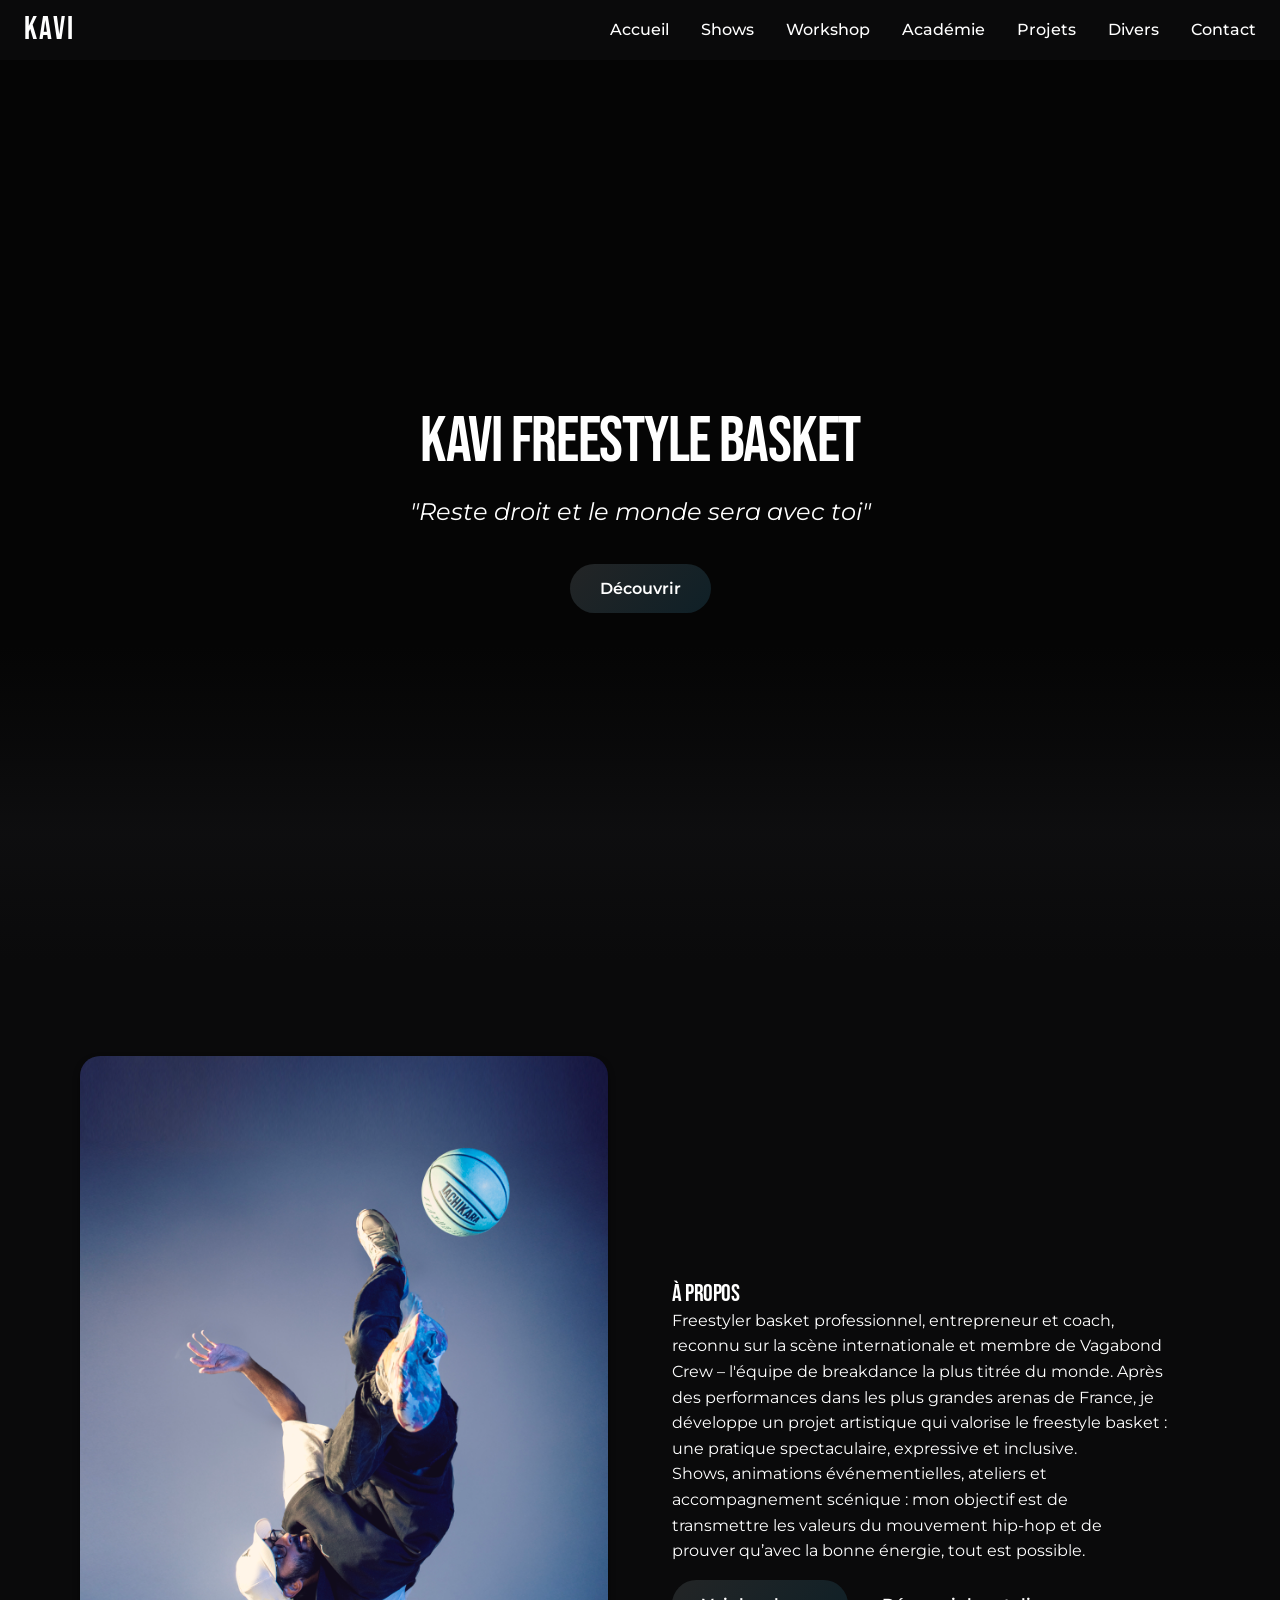
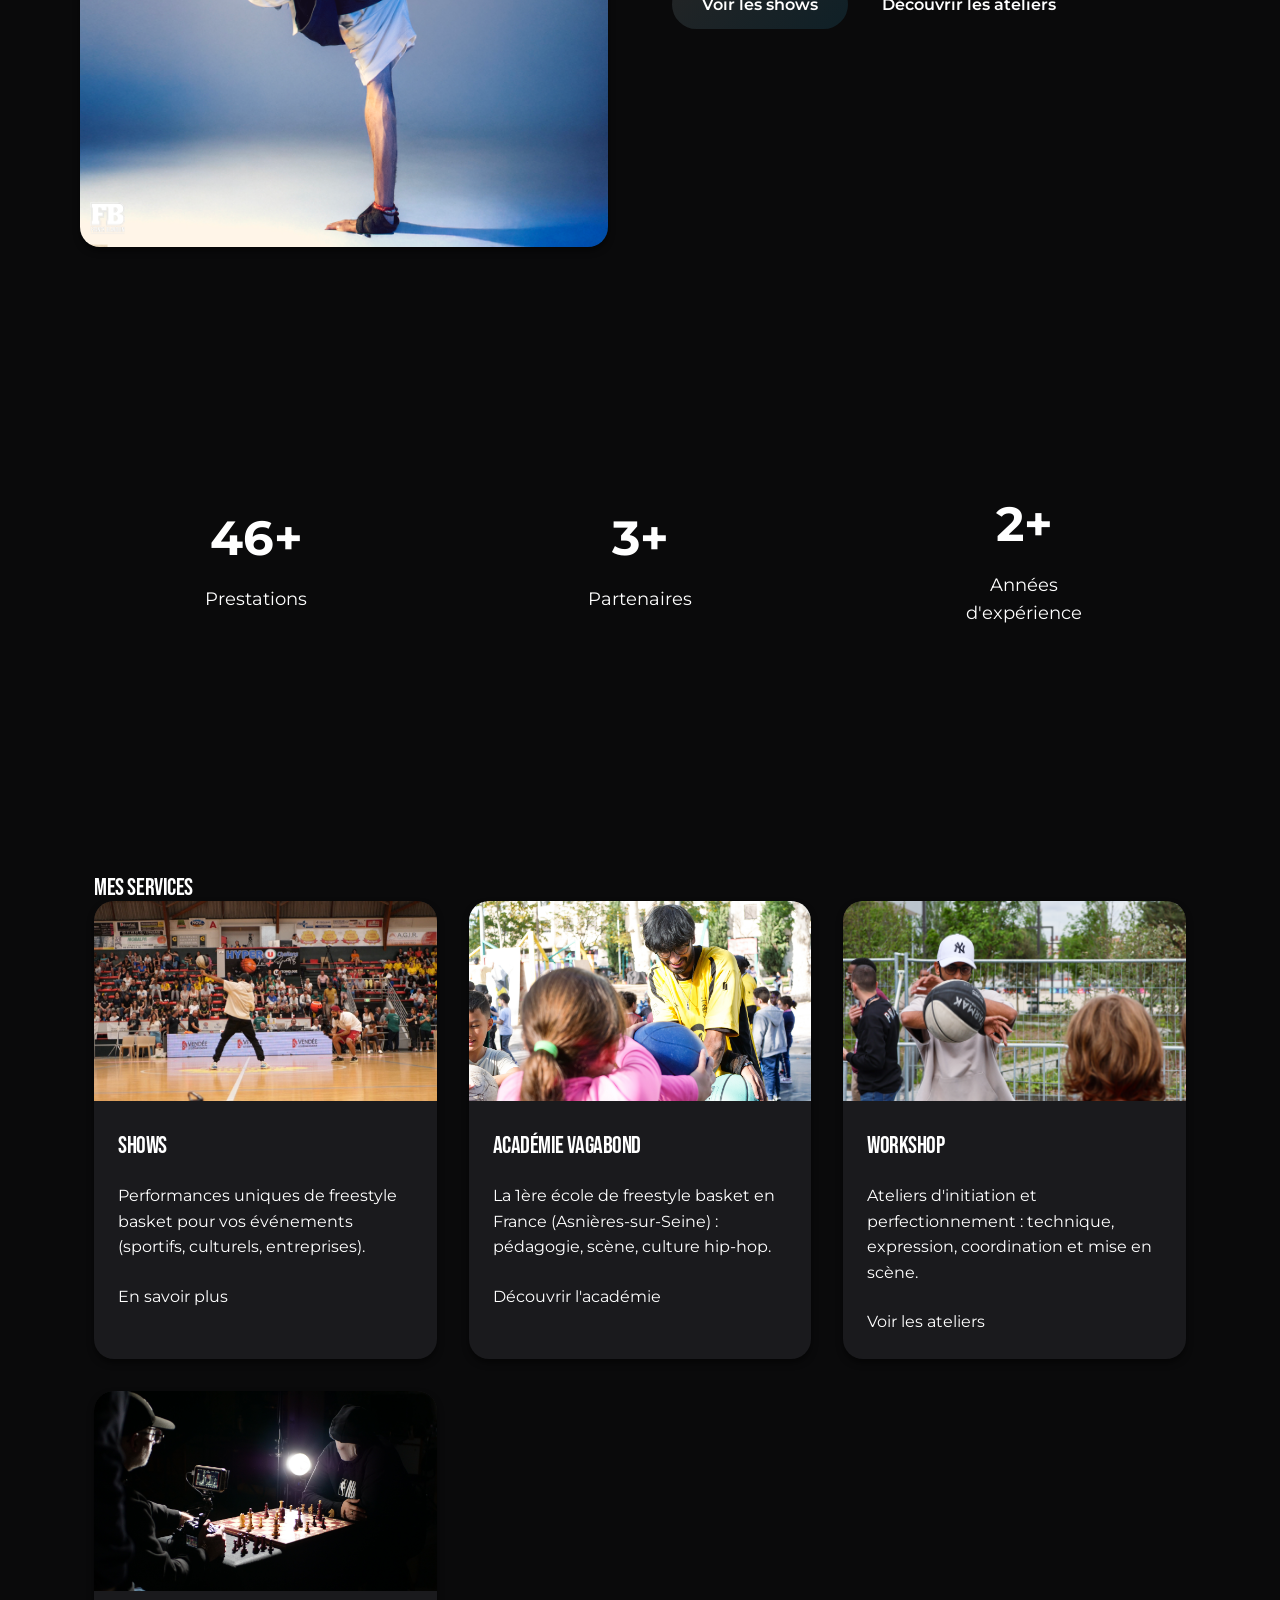
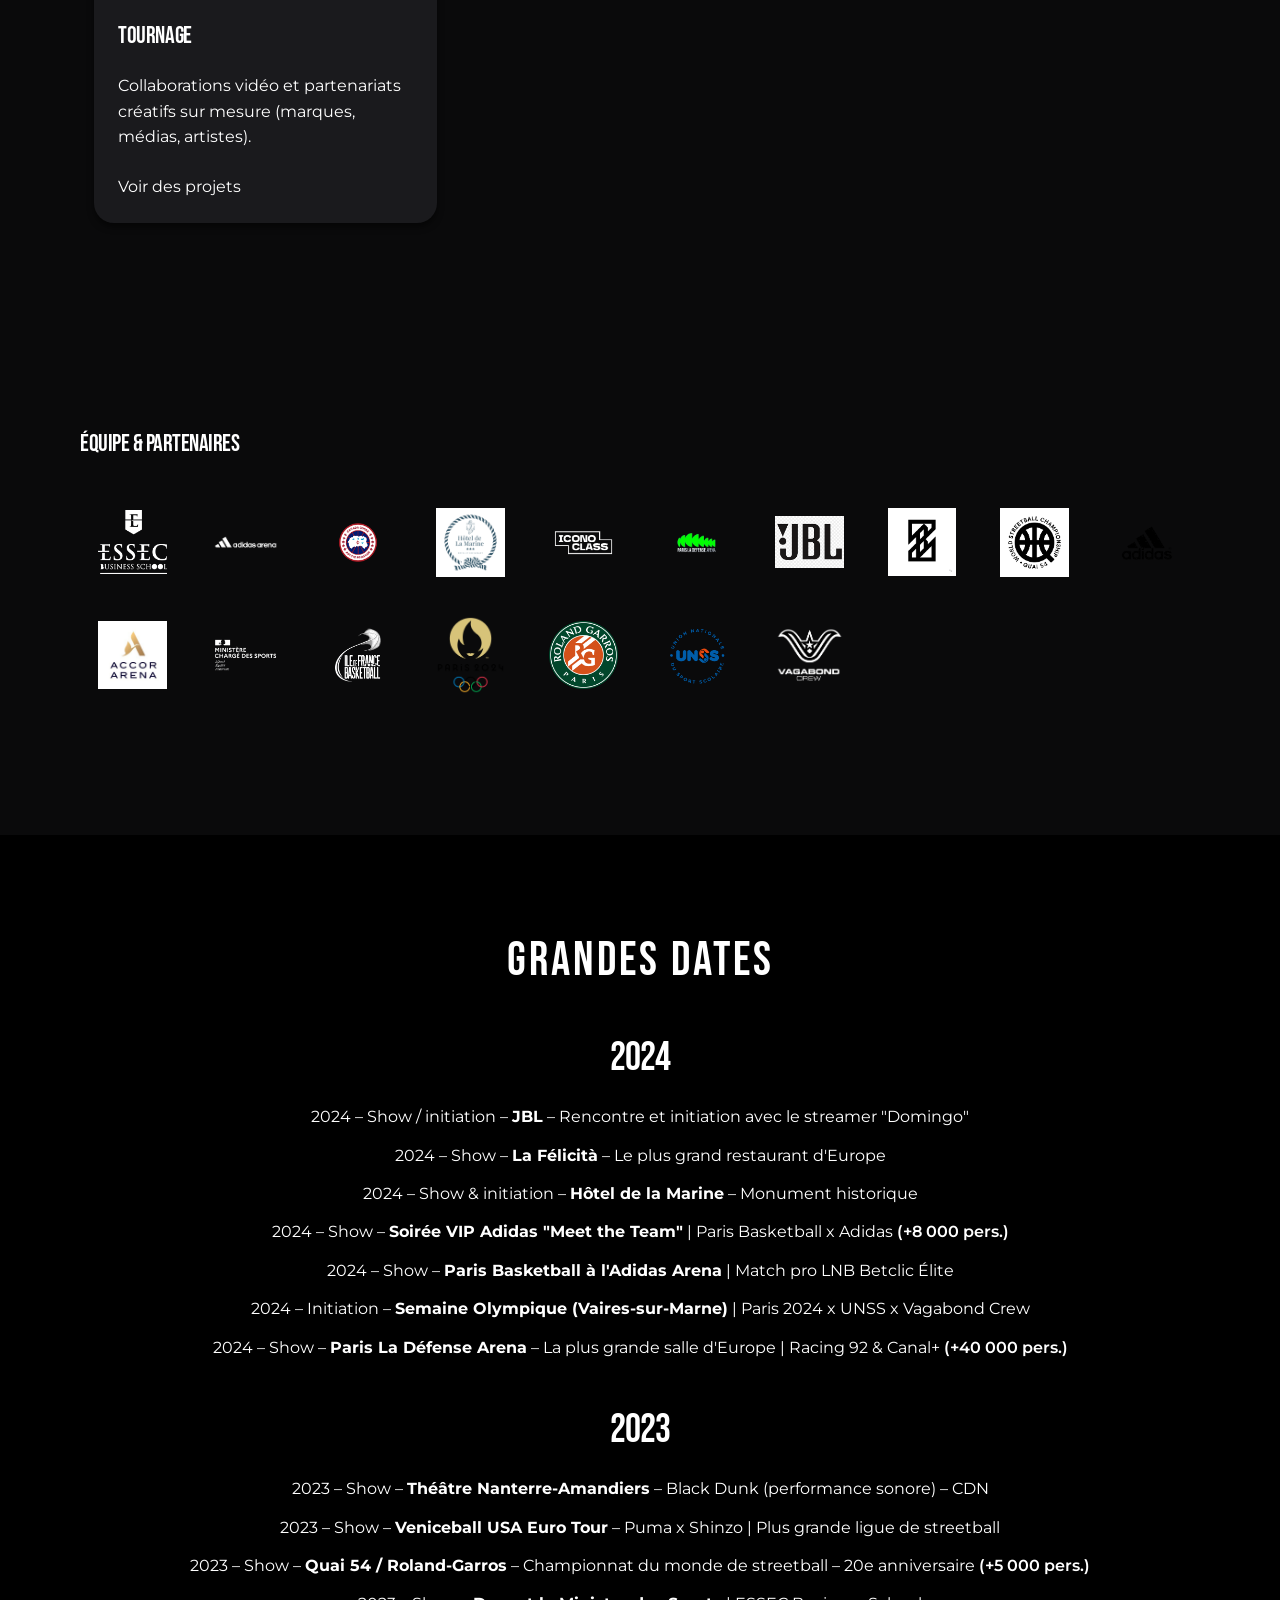
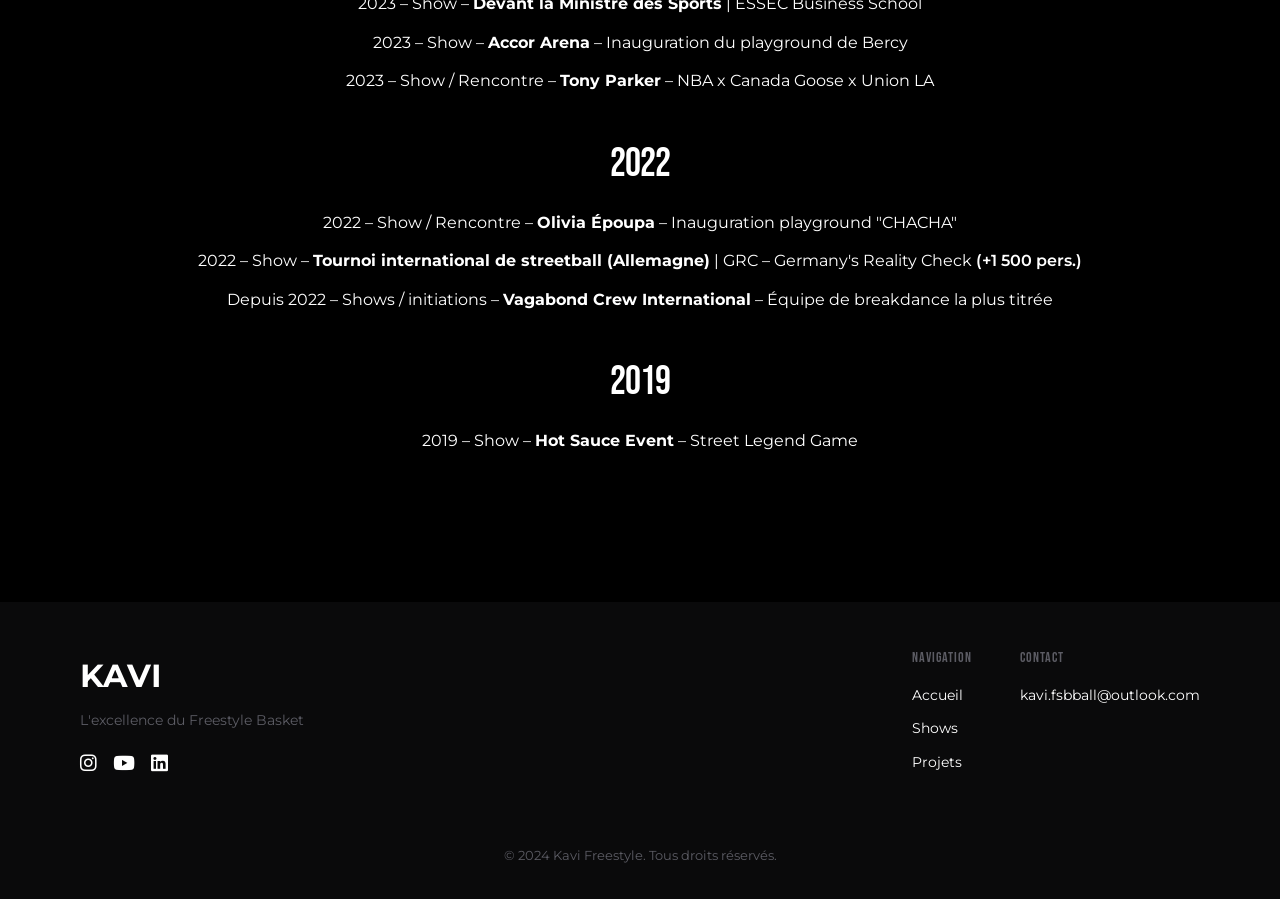
==== index.html @ fbe36b4c "Modif site" ====
<!DOCTYPE html>
<html lang="fr">

<head>
    <meta charset="UTF-8" />
    <meta name="viewport" content="width=device-width, initial-scale=1.0" />

    <!-- SEO principal -->
    <title>Freestyle Basket : Shows, Ateliers & Coach | Kavi Freestyle Basket</title>
    <meta name="description"
        content="Kavi Freestyle Basket : freestyler professionnel à Paris. Shows, animations, ateliers et coaching freestyle basket en France. Partenaire Vagabond Crew." />
    <meta name="robots" content="index,follow" />
    <link rel="canonical" href="https://kavifreestylebasket.fr/" />

    <!-- Open Graph / Facebook -->
    <meta property="og:type" content="website" />
    <meta property="og:url" content="https://kavifreestylebasket.fr/" />
    <meta property="og:title" content="Freestyle Basket : Shows, Ateliers & Coach | Kavi Freestyle Basket" />
    <meta property="og:description"
        content="Shows et animations de freestyle basket, ateliers et coaching en Île-de-France. Découvrez l’univers de Kavi Freestyle Basket." />
    <meta property="og:image" content="https://kavifreestylebasket.fr/assets/images/opengraph/kavi.png" />
    <meta property="og:image:width" content="1200" />
    <meta property="og:image:height" content="630" />
    <meta property="og:site_name" content="Kavi Freestyle Basket" />
    <meta property="og:locale" content="fr_FR" />

    <!-- Twitter Card -->
    <meta name="twitter:card" content="summary_large_image" />
    <meta name="twitter:url" content="https://kavifreestylebasket.fr/" />
    <meta name="twitter:title" content="Freestyle Basket : Shows, Ateliers & Coach | Kavi Freestyle Basket" />
    <meta name="twitter:description"
        content="Freestyler professionnel : shows, animations, ateliers et coaching freestyle basket à Paris et en France." />
    <meta name="twitter:image" content="https://kavifreestylebasket.fr/assets/images/opengraph/kavi.png" />

    <!-- Hreflang -->
    <link rel="alternate" hreflang="fr-FR" href="https://kavifreestylebasket.fr/" />

    <!-- Styles & polices -->
    <link rel="stylesheet" href="css/global.css" />
    <link rel="preconnect" href="https://fonts.googleapis.com" />
    <link rel="preconnect" href="https://fonts.gstatic.com" crossorigin />
    <link
        href="https://fonts.googleapis.com/css2?family=Bebas+Neue&family=Montserrat:wght@300;400;600;700&family=Roboto:wght@300;400;700&display=swap"
        rel="stylesheet" />
    <link rel="stylesheet" href="https://cdnjs.cloudflare.com/ajax/libs/font-awesome/6.0.0/css/all.min.css" />
    <link rel="stylesheet" href="https://unpkg.com/aos@next/dist/aos.css" />

    <!-- PWA -->
    <link rel="manifest" href="/manifest.json" />

    <!-- JSON-LD (placer dans le <head> de la home) -->
    <script type="application/ld+json">
  {
    "@context": "https://schema.org",
    "@type": "WebSite",
    "name": "Kavi Freestyle Basket",
    "url": "https://kavifreestylebasket.fr/",
    "potentialAction": {
      "@type": "SearchAction",
      "target": "https://kavifreestylebasket.fr/?s={search_term_string}",
      "query-input": "required name=search_term_string"
    }
  }
  </script>
    <script type="application/ld+json">
  {
    "@context": "https://schema.org",
    "@type": "Organization",
    "name": "Kavi Freestyle Basket",
    "url": "https://kavifreestylebasket.fr/",
    "logo": "https://kavifreestylebasket.fr/assets/images/opengraph/kavi.png",
    "sameAs": [
      "https://instagram.com/kavi_fsbb",
      "https://youtube.com/@kavi_fsb",
      "https://fr.linkedin.com/in/kavi-thiagarajah-freestylebasket"
    ]
  }
  </script>
    <script type="application/ld+json">
  {
    "@context": "https://schema.org",
    "@type": "Person",
    "name": "Kavi Freestyle Basket",
    "alternateName": "Kavi Thiagarajah",
    "jobTitle": "Freestyler Basket Professionnel",
    "url": "https://kavifreestylebasket.fr/",
    "image": "https://kavifreestylebasket.fr/assets/images/opengraph/kavi.png",
    "sameAs": [
      "https://instagram.com/kavi_fsbb",
      "https://youtube.com/@kavi_fsb",
      "https://fr.linkedin.com/in/kavi-thiagarajah-freestylebasket"
    ],
    "description": "Freestyler Basket Professionnel, Entrepreneur et Coach. Membre de Vagabond Crew, l'équipe de Breakdance la plus titrée du monde."
  }
  </script>
</head>

<body>
    <!-- Navigation -->
    <nav class="navbar">
        <a href="index.html" class="logo" aria-label="Kavi Freestyle Basket – Accueil">KAVI</a>
        <button class="hamburger" aria-label="Ouvrir le menu" aria-controls="nav-links" aria-expanded="false">
            <span></span><span></span><span></span>
        </button>
        <ul id="nav-links" class="nav-links">
            <li><a href="index.html" aria-current="page">Accueil</a></li>
            <li><a href="shows.html">Shows</a></li>
            <li><a href="workshop.html">Workshop</a></li>
            <li><a href="academie.html">Académie</a></li>
            <li><a href="projets.html">Projets</a></li>
            <li><a href="divers.html">Divers</a></li>
            <li><a href="contact.html">Contact</a></li>
        </ul>
    </nav>

    <!-- Hero Section -->
    <section class="hero" role="banner">
        <div class="hero-overlay" aria-hidden="true"></div>
        <video class="hero-video" autoplay muted loop playsinline aria-label="Vidéo de présentation">
            <source src="assets/videos/kavi.mp4" type="video/mp4" />
        </video>
        <video class="hero-video hero-video-mobile" autoplay muted loop playsinline aria-label="Vidéo mobile">
            <source src="assets/videos/mobile.mp4" type="video/mp4" />
        </video>
        <div class="hero-fade" aria-hidden="true"></div>
        <div class="hero-content">
            <h1 class="hero-title">Kavi Freestyle Basket</h1>
            <p class="hero-subtitle">"Reste droit et le monde sera avec toi"</p>
            <a href="#about" class="btn btn-primary">Découvrir</a>
        </div>
    </section>

    <!-- About Section -->
    <section id="about" class="section">
        <div class="container">
            <div class="about-grid">
                <div class="about-image" data-aos="fade-right">
                    <!-- Garde le chemin exact que tu utilises actuellement pour ne rien casser -->
                    <img src="assets/images/presentation/DSC_4802 copie.jpg"
                        alt="Kavi – Freestyler basket professionnel à Paris" />
                </div>
                <div class="about-content" data-aos="fade-left">
                    <h2>À propos</h2>
                    <p>
                        Freestyler basket professionnel, entrepreneur et coach, reconnu sur la scène internationale et
                        membre de Vagabond Crew – l'équipe de breakdance la plus titrée du monde. Après des performances
                        dans les plus grandes arenas de France, je développe un projet artistique qui valorise le
                        freestyle basket : une pratique spectaculaire, expressive et inclusive.
                    </p>
                    <p>
                        Shows, animations événementielles, ateliers et accompagnement scénique : mon objectif est de
                        transmettre les valeurs du mouvement hip‑hop et de prouver qu’avec la bonne énergie, tout est
                        possible.
                    </p>
                    <div class="about-ctas">
                        <a href="shows.html" class="btn btn-primary" style="margin-top:1rem;">Voir les shows</a>
                        <a href="workshop.html" class="btn btn-secondary" style="margin-top:1rem;">Découvrir les
                            ateliers</a>
                    </div>
                </div>
            </div>
        </div>
    </section>

    <!-- Stats Section -->
    <section class="section stats" id="stats">
        <div class="container">
            <div class="stats-grid">
                <div class="stat-item" data-aos="zoom-in" data-aos-delay="100">
                    <span class="stat-number">+300</span>
                    <span class="stat-text">Prestations</span>
                </div>
                <div class="stat-item" data-aos="zoom-in" data-aos-delay="200">
                    <span class="stat-number">+15</span>
                    <span class="stat-text">Partenaires</span>
                </div>
                <div class="stat-item" data-aos="zoom-in" data-aos-delay="400">
                    <span class="stat-number">+8</span>
                    <span class="stat-text">Années d'expérience</span>
                </div>
            </div>
        </div>
    </section>

    <!-- Services Section -->
    <section id="services" class="section" style="margin: 1rem;">
        <div class="container">
            <h2 class="section-title" data-aos="fade-up">Mes services</h2>
            <div class="services-grid">
                <div class="service-card" data-aos="fade-up">
                    <img src="/assets/images/presentation/Screenshot_20240610_215629_Video Player.jpg"
                        alt="Shows de freestyle basket" />
                    <h3>Shows</h3>
                    <p>Performances uniques de freestyle basket pour vos événements (sportifs, culturels, entreprises).
                    </p>
                    <p><a href="shows.html" class="text-link">En savoir plus</a></p>
                </div>
                <div class="service-card" data-aos="fade-up" data-aos-delay="100">
                    <img src="/assets/images/presentation/P1099244.jpg"
                        alt="Académie Vagabond – formation freestyle basket" />
                    <h3>Académie Vagabond</h3>
                    <p>La 1ère école de freestyle basket en France (Asnières‑sur‑Seine) : pédagogie, scène, culture
                        hip‑hop.</p>
                    <p><a href="academie.html" class="text-link">Découvrir l'académie</a></p>
                </div>
                <div class="service-card" data-aos="fade-up" data-aos-delay="100">
                    <img src="/assets/images/presentation/IMG_0631.jpg" alt="Workshop freestyle basket" />
                    <h3>Workshop</h3>
                    <p>Ateliers d'initiation et perfectionnement : technique, expression, coordination et mise en scène.
                    </p>
                    <p><a href="workshop.html" class="text-link">Voir les ateliers</a></p>
                </div>
                <div class="service-card" data-aos="fade-up" data-aos-delay="200">
                    <img src="/assets/images/presentation/P1099647.jpg" alt="Tournage et partenariat créatif" />
                    <h3>Tournage</h3>
                    <p>Collaborations vidéo et partenariats créatifs sur mesure (marques, médias, artistes).</p>
                    <p><a href="projets.html" class="text-link">Voir des projets</a></p>
                </div>
            </div>
        </div>
    </section>

    <!-- Team & Partners -->
    <section class="section team-partners" id="partners">
        <div class="container">
            <h2 class="section-title" data-aos="fade-up">Équipe & Partenaires</h2>
            <div class="partners-grid" data-aos="fade-up">
                <div class="partner-card logo-noir">
                    <img src="./assets/images/presentation/logos/2000px-Logo_essec.svg_.png" alt="ESSEC" />
                </div>
                <div class="partner-card logo-noir">
                    <img src="./assets/images/presentation/logos/Adidas_Arena_logo.png" alt="Adidas Arena" />
                </div>
                <div class="partner-card">
                    <img src="./assets/images/presentation/logos/Canada-Goose-Logo.png" alt="Canada Goose" />
                </div>
                <div class="partner-card">
                    <img src="./assets/images/presentation/logos/Hotel-de-La-Marine-logo-blanc.png"
                        alt="Hôtel de la Marine" />
                </div>
                <div class="partner-card logo-noir">
                    <img src="./assets/images/presentation/logos/ICONOCLASS-LOGO-Noir-1-.png" alt="Iconoclass" />
                </div>
                <div class="partner-card">
                    <img src="./assets/images/presentation/logos/ie0hbfii_400x400-removebg-preview.png"
                        alt="Partenaire" />
                </div>
                <div class="partner-card">
                    <img src="./assets/images/presentation/logos/images (1).png" alt="Partenaire" />
                </div>
                <div class="partner-card">
                    <img src="./assets/images/presentation/logos/images (2).png" alt="Paris La Défense Arena" />
                </div>
                <div class="partner-card">
                    <img src="./assets/images/presentation/logos/images.png" alt="Accor Arena" />
                </div>
                <div class="partner-card">
                    <img src="./assets/images/presentation/logos/images__3_-removebg-preview (1).png"
                        alt="Partenaire" />
                </div>
                <div class="partner-card">
                    <img src="./assets/images/presentation/logos/logo-accor-arena.jpg" alt="Accor Arena" />
                </div>
                <div class="partner-card logo-noir">
                    <img src="./assets/images/presentation/logos/logo-ministere-charge-des-sports.png"
                        alt="Ministère des Sports" />
                </div>
                <div class="partner-card logo-noir">
                    <img src="./assets/images/presentation/logos/logo-site-lifbb.webp" alt="LIFBB" />
                </div>
                <div class="partner-card">
                    <img src="./assets/images/presentation/logos/Logo_JO_d'été_-_Paris_2024.svg.png" alt="Paris 2024" />
                </div>
                <div class="partner-card">
                    <img src="./assets/images/presentation/logos/Logo_Roland-Garros.svg.png" alt="Roland-Garros" />
                </div>
                <div class="partner-card">
                    <img src="./assets/images/presentation/logos/Logo_UNSS_tampon.png" alt="UNSS" />
                </div>
                <div class="partner-card">
                    <img src="./assets/images/presentation/logos/VagabondCrew3.png" alt="Vagabond Crew" />
                </div>
            </div>
        </div>
    </section>

    <!-- Grandes Dates Section -->
    <section class="grandes-dates-section" style="background: #000; padding: 100px 0;">
        <div class="grandes-dates-container">
            <h1 class="grandes-dates-title">Grandes Dates</h1>

            <!-- 2024 -->
            <div class="grandes-dates-year-section">
                <h2 class="grandes-dates-year-title">2024</h2>
                <div class="grandes-dates-event"><span class="grandes-dates-event-year">2024</span> – <span
                        class="grandes-dates-event-type">Show / initiation</span> – <span
                        class="grandes-dates-event-name">JBL</span> – <span
                        class="grandes-dates-event-description">Rencontre et initiation avec le streamer
                        "Domingo"</span></div>
                <div class="grandes-dates-event"><span class="grandes-dates-event-year">2024</span> – <span
                        class="grandes-dates-event-type">Show</span> – <span class="grandes-dates-event-name">La
                        Félicità</span> – <span class="grandes-dates-event-description">Le plus grand restaurant
                        d'Europe</span></div>
                <div class="grandes-dates-event"><span class="grandes-dates-event-year">2024</span> – <span
                        class="grandes-dates-event-type">Show & initiation</span> – <span
                        class="grandes-dates-event-name">Hôtel de la Marine</span> – <span
                        class="grandes-dates-event-description">Monument historique</span></div>
                <div class="grandes-dates-event"><span class="grandes-dates-event-year">2024</span> – <span
                        class="grandes-dates-event-type">Show</span> – <span class="grandes-dates-event-name">Soirée VIP
                        Adidas "Meet the Team"</span> | <span class="grandes-dates-event-description">Paris Basketball x
                        Adidas</span> <span class="grandes-dates-event-audience">(+8 000 pers.)</span></div>
                <div class="grandes-dates-event"><span class="grandes-dates-event-year">2024</span> – <span
                        class="grandes-dates-event-type">Show</span> – <span class="grandes-dates-event-name">Paris
                        Basketball à l'Adidas Arena</span> | <span class="grandes-dates-event-description">Match pro LNB
                        Betclic Élite</span></div>
                <div class="grandes-dates-event"><span class="grandes-dates-event-year">2024</span> – <span
                        class="grandes-dates-event-type">Initiation</span> – <span
                        class="grandes-dates-event-name">Semaine Olympique (Vaires‑sur‑Marne)</span> | <span
                        class="grandes-dates-event-description">Paris 2024 x UNSS x Vagabond Crew</span></div>
                <div class="grandes-dates-event"><span class="grandes-dates-event-year">2024</span> – <span
                        class="grandes-dates-event-type">Show</span> – <span class="grandes-dates-event-name">Paris La
                        Défense Arena</span> – <span class="grandes-dates-event-description">La plus grande salle d'Europe
                        | Racing 92 & Canal+</span> <span class="grandes-dates-event-audience">(+40 000 pers.)</span>
                </div>
            </div>

            <!-- 2023 -->
            <div class="grandes-dates-year-section">
                <h2 class="grandes-dates-year-title">2023</h2>
                <div class="grandes-dates-event"><span class="grandes-dates-event-year">2023</span> – <span
                        class="grandes-dates-event-type">Show</span> – <span class="grandes-dates-event-name">Théâtre
                        Nanterre‑Amandiers</span> – <span class="grandes-dates-event-description">Black Dunk
                        (performance sonore) – CDN</span></div>
                <div class="grandes-dates-event"><span class="grandes-dates-event-year">2023</span> – <span
                        class="grandes-dates-event-type">Show</span> – <span class="grandes-dates-event-name">Veniceball
                        USA Euro Tour</span> – <span class="grandes-dates-event-description">Puma x Shinzo | Plus grande
                        ligue de streetball</span></div>
                <div class="grandes-dates-event"><span class="grandes-dates-event-year">2023</span> – <span
                        class="grandes-dates-event-type">Show</span> – <span class="grandes-dates-event-name">Quai 54 /
                        Roland‑Garros</span> – <span class="grandes-dates-event-description">Championnat du monde de
                        streetball – 20e anniversaire</span> <span class="grandes-dates-event-audience">(+5 000
                        pers.)</span></div>
                <div class="grandes-dates-event"><span class="grandes-dates-event-year">2023</span> – <span
                        class="grandes-dates-event-type">Show</span> – <span class="grandes-dates-event-name">Devant la
                        Ministre des Sports</span> | <span class="grandes-dates-event-description">ESSEC Business
                        School</span></div>
                <div class="grandes-dates-event"><span class="grandes-dates-event-year">2023</span> – <span
                        class="grandes-dates-event-type">Show</span> – <span class="grandes-dates-event-name">Accor
                        Arena</span> – <span class="grandes-dates-event-description">Inauguration du playground de
                        Bercy</span></div>
                <div class="grandes-dates-event"><span class="grandes-dates-event-year">2023</span> – <span
                        class="grandes-dates-event-type">Show / Rencontre</span> – <span
                        class="grandes-dates-event-name">Tony Parker</span> – <span
                        class="grandes-dates-event-description">NBA x Canada Goose x Union LA</span></div>
            </div>

            <!-- 2022 -->
            <div class="grandes-dates-year-section">
                <h2 class="grandes-dates-year-title">2022</h2>
                <div class="grandes-dates-event"><span class="grandes-dates-event-year">2022</span> – <span
                        class="grandes-dates-event-type">Show / Rencontre</span> – <span
                        class="grandes-dates-event-name">Olivia Époupa</span> – <span
                        class="grandes-dates-event-description">Inauguration playground "CHACHA"</span></div>
                <div class="grandes-dates-event"><span class="grandes-dates-event-year">2022</span> – <span
                        class="grandes-dates-event-type">Show</span> – <span class="grandes-dates-event-name">Tournoi
                        international de streetball (Allemagne)</span> | <span
                        class="grandes-dates-event-description">GRC – Germany's Reality Check</span> <span
                        class="grandes-dates-event-audience">(+1 500 pers.)</span></div>
                <div class="grandes-dates-event"><span class="grandes-dates-event-year">Depuis 2022</span> – <span
                        class="grandes-dates-event-type">Shows / initiations</span> – <span
                        class="grandes-dates-event-name">Vagabond Crew International</span> – <span
                        class="grandes-dates-event-description">Équipe de breakdance la plus titrée</span></div>
            </div>

            <!-- 2019 -->
            <div class="grandes-dates-year-section">
                <h2 class="grandes-dates-year-title">2019</h2>
                <div class="grandes-dates-event"><span class="grandes-dates-event-year">2019</span> – <span
                        class="grandes-dates-event-type">Show</span> – <span class="grandes-dates-event-name">Hot Sauce
                        Event</span> – <span class="grandes-dates-event-description">Street Legend Game</span></div>
            </div>
        </div>
    </section>

    <!-- Footer -->
    <footer class="footer">
        <div class="container">
            <div class="footer-content">
                <div class="footer-brand">
                    <a href="index.html" class="logo">KAVI</a>
                    <p>L'excellence du Freestyle Basket</p>
                    <div class="footer-social">
                        <a href="https://instagram.com/kavi_fsbb" aria-label="Instagram"><i
                                class="fab fa-instagram"></i></a>
                        <a href="https://youtube.com/@kavi_fsb" aria-label="YouTube"><i class="fab fa-youtube"></i></a>
                        <a href="https://fr.linkedin.com/in/kavi-thiagarajah-freestylebasket" aria-label="LinkedIn"><i
                                class="fab fa-linkedin"></i></a>
                    </div>
                </div>
                <div class="footer-links">
                    <div>
                        <h4>Navigation</h4>
                        <ul>
                            <li><a href="index.html">Accueil</a></li>
                            <li><a href="shows.html">Shows</a></li>
                            <li><a href="projets.html">Projets</a></li>
                        </ul>
                    </div>
                    <div>
                        <h4>Contact</h4>
                        <ul>
                            <li><a href="mailto:kavi.fsbball@outlook.com">kavi.fsbball@outlook.com</a></li>
                        </ul>
                    </div>
                </div>
            </div>
            <div class="footer-bottom">
                <p>&copy; 2024 Kavi Freestyle. Tous droits réservés.</p>
            </div>
        </div>
    </footer>

    <!-- Scripts -->
    <script src="https://unpkg.com/aos@next/dist/aos.js"></script>
    <script>
        // AOS init
        AOS.init({ duration: 800, offset: 100, once: true });

        // Navigation mobile
        const hamburger = document.querySelector('.hamburger');
        const navLinks = document.querySelector('.nav-links');
        if (hamburger && navLinks) {
            hamburger.addEventListener('click', () => {
                const expanded = hamburger.getAttribute('aria-expanded') === 'true' || false;
                hamburger.setAttribute('aria-expanded', String(!expanded));
                navLinks.classList.toggle('open');
            });
            document.querySelectorAll('.nav-links a').forEach(link => {
                link.addEventListener('click', () => {
                    navLinks.classList.remove('open');
                    hamburger.setAttribute('aria-expanded', 'false');
                });
            });
        }
    </script>
    <script src="js/main.js"></script>

    <!-- Styles inlined pour Grandes Dates (reprend tes classes existantes) -->
    <style>
        .grandes-dates-event-name{
            font-weight: bold;
        }
        .grandes-dates-container {
            max-width: 960px;
            margin: 0 auto;
            text-align: center;
            padding: 0 20px;
        }

        .grandes-dates-title {
            font-family: 'Bebas Neue', cursive;
            font-size: 3rem;
            margin-bottom: 3rem;
            color: #fff;
            text-transform: uppercase;
            letter-spacing: 3px;
        }

        .grandes-dates-year-section {
            margin-bottom: 3rem;
        }

        .grandes-dates-year-title {
            font-family: 'Bebas Neue', cursive;
            font-size: 2.5rem;
            color: #fff;
            margin-bottom: 1.5rem;
            text-transform: uppercase;
        }

        .grandes-dates-event {
            margin-bottom: 0.8rem;
            font-size: 1rem;
            color: #fff;
            font-family: 'Montserrat', sans-serif;
            line-height: 1.6;
        }

        .grandes-dates-event-audience {
            font-weight: 600;
        }

        @media (max-width: 768px) {
            .grandes-dates-title {
                font-size: 2rem;
            }

            .grandes-dates-year-title {
                font-size: 1.8rem;
            }

            .grandes-dates-event {
                font-size: 0.9rem;
                text-align: left;
            }
        }
    </style>
</body>

</html>
---- css/global.css ----
/* global.css */

/* ---------- VARIABLES ---------- */
:root {
    --primary-color: #2979ff;
    --secondary-color: #2B2D42;
    --accent-color: #4A90E2;
    --background-color: #0A0A0B; /* noir profond */
    --text-color: #FFFFFF; /* texte blanc */
    --text-light: #CCCCCC; /* texte gris clair */
    --white: #FFFFFF;
    --black: #000000;
    --gradient: linear-gradient(135deg, #232526 0%, #0f2027 100%);
    --shadow: 0 4px 6px rgba(0, 0, 0, 0.5);
    --transition: all 0.3s ease;
    --light-bg: #18181b; /* gris très foncé */

    /* 2025 Modern Design System */
    --font-primary: 'Montserrat', sans-serif;
    --font-display: 'Bebas Neue', sans-serif;
    --font-mono: 'Space Mono', monospace;
    
    --black: #0A0A0B;
    --white: #FFFFFF;
    --off-white: #F4F4F5;
    --gray-100: #E4E4E7;
    --gray-200: #A1A1AA;
    --gray-300: #71717A;
    --gray-400: #5C5C64;
    --gray-900: #1A1A1D;
    
    --gradient-modern: linear-gradient(135deg, var(--black) 0%, #1A1A1D 100%);
    --shadow-subtle: 0 2px 40px rgba(0, 0, 0, 0.1);
    --shadow-strong: 0 25px 50px -12px rgba(0, 0, 0, 0.25);
    
    --spacing-xs: 0.5rem;
    --spacing-sm: 1rem;
    --spacing-md: 2rem;
    --spacing-lg: 4rem;
    --spacing-xl: 8rem;
    
    --border-radius: 2px;
    --transition-smooth: all 0.6s cubic-bezier(0.16, 1, 0.3, 1);
}

a {
    color: inherit;
    text-decoration: none;
}

* {
    margin: 0;
    padding: 0;
    box-sizing: border-box;
}

html, body {
    overflow-x: hidden !important;
}

body {
    font-family: 'Montserrat', sans-serif;
    line-height: 1.6;
    color: var(--text-color);
    background-color: var(--background-color);
    padding-top: 60px; /* prevent content hidden under navbar */
}

.container {
    width: 90%;
    max-width: 1200px;
    margin: 0 auto;
    padding: 0 20px;
}

/* Typography */
h1, h2, h3, h4, h5, h6 {
    font-family: var(--font-display);
    font-weight: 400;
    letter-spacing: -0.02em;
    line-height: 1.1;
}

.heading-xl {
    font-size: clamp(3rem, 8vw, 6rem);
    margin-bottom: var(--spacing-lg);
}

.heading-lg {
    font-size: clamp(2rem, 6vw, 4rem);
    margin-bottom: var(--spacing-md);
}

.heading-md {
    font-size: clamp(1.5rem, 4vw, 2.5rem);
    margin-bottom: var(--spacing-sm);
}

.text-body {
    font-family: var(--font-primary);
    font-size: 1.125rem;
    line-height: 1.7;
    color: var(--gray-300);
}

.text-mono {
    font-family: var(--font-mono);
    font-size: 0.875rem;
    letter-spacing: -0.02em;
}

/* Layout Components */
.container-fluid {
    width: 100%;
    padding: 0 var(--spacing-md);
}

.container-narrow {
    max-width: 1200px;
    margin: 0 auto;
    padding: 0 var(--spacing-md);
}

.grid-modern {
    display: grid;
    gap: var(--spacing-lg);
}

.flex-modern {
    display: flex;
    gap: var(--spacing-md);
}

/* Buttons */
.btn {
    display: inline-block;
    padding: 12px 30px;
    border-radius: 30px;
    text-decoration: none;
    font-weight: 600;
    transition: var(--transition);
    text-align: center;
}

.btn-primary {
    background: var(--gradient);
    color: var(--white);
    border: none;
}

.btn-outline {
    border: 2px solid var(--primary-color);
    color: var(--primary-color);
    background: transparent;
}

.btn:hover {
    transform: translateY(-2px);
    box-shadow: var(--shadow);
}

/* Modern Interactive Elements */
.btn-modern {
    font-family: var(--font-mono);
    font-size: 0.875rem;
    letter-spacing: 0.05em;
    text-transform: uppercase;
    padding: 1rem 2rem;
    background: var(--black);
    color: var(--white);
    border: none;
    border-radius: var(--border-radius);
    transition: var(--transition-smooth);
    cursor: pointer;
}

.btn-modern:hover {
    transform: translateY(-2px);
    box-shadow: var(--shadow-strong);
}

.input-modern {
    font-family: var(--font-mono);
    font-size: 1rem;
    padding: 1rem;
    background: var(--gray-900);
    border: none;
    border-radius: var(--border-radius);
    transition: var(--transition-smooth);
    color: var(--text-color);
}

.input-modern:focus {
    outline: none;
    background: var(--background-color);
    color: var(--text-color);
    box-shadow: var(--shadow-subtle);
}

/* Hero Section - Homepage */
.hero {
    height: 100vh;
    position: relative;
    overflow: hidden;
    display: flex;
    align-items: center;
    justify-content: center;
    text-align: center;
    color: var(--white);
    overflow-x: hidden;
}

.hero-video {
    position: absolute;
    top: 0;
    left: 0;
    width: 100%;
    height: 100%;
    object-fit: cover;
    z-index: -2;
}

.hero-overlay {
    position: absolute;
    top: 0;
    left: 0;
    width: 100%;
    height: 100%;
    background: rgba(0, 0, 0, 0.5);
    z-index: -1;
}

.hero-content {
    max-width: 800px;
    padding: 2rem;
}

.hero-title {
    font-size: 4rem;
    margin-bottom: 1rem;
    text-transform: uppercase;
}

.hero-subtitle {
    font-size: 1.5rem;
    margin-bottom: 2rem;
    font-style: italic;
}

.hero-cta {
    display: flex;
    gap: 1rem;
    justify-content: center;
}

/* Page Hero Sections */
.page-hero {
    min-height: 60vh;
    position: relative;
    display: flex;
    align-items: center;
    justify-content: center;
    text-align: center;
    color: var(--white);
    background: linear-gradient(135deg, #1a1a1a 0%, #363636 100%);
    overflow: hidden;
}

.page-hero::before {
    content: '';
    position: absolute;
    top: 0;
    left: 0;
    right: 0;
    bottom: 0;
    background: 
        radial-gradient(circle at 20% 50%, rgba(41, 41, 41, 0.8) 0%, transparent 50%),
        radial-gradient(circle at 80% 50%, rgba(66, 66, 66, 0.8) 0%, transparent 50%);
    z-index: 1;
}

.page-hero .container {
    position: relative;
    z-index: 2;
}

.page-hero .hero-content {
    max-width: 800px;
    margin: 0 auto;
    padding: 2rem;
}

.page-hero h1 {
    font-size: 4rem;
    margin-bottom: 1rem;
    text-transform: uppercase;
    letter-spacing: 2px;
    font-weight: 700;
    background: linear-gradient(135deg, #ffffff 0%, #e0e0e0 100%);
    -webkit-background-clip: text;
    -webkit-text-fill-color: transparent;
    animation: titleFloat 3s ease-in-out infinite;
}

.page-hero p {
    font-size: 1.2rem;
    opacity: 0.9;
    max-width: 600px;
    margin: 0 auto;
    line-height: 1.6;
}

/* Specific Hero Backgrounds */
.shows-hero {
    background: linear-gradient(135deg, #1e3c72 0%, #2a5298 100%);
}

.projets-hero {
    background: linear-gradient(135deg, #243949 0%, #517fa4 100%);
}

.academie-hero {
    background: linear-gradient(135deg, #0f2027 0%, #203a43 50%, #2c5364 100%);
}

.divers-hero {
    background: linear-gradient(135deg, #2C3E50 0%, #3498DB 100%);
}

@keyframes titleFloat {
    0%, 100% {
        transform: translateY(0);
    }
    50% {
        transform: translateY(-10px);
    }
}

/* Hero Decorative Elements */
.hero-shapes {
    position: absolute;
    top: 0;
    left: 0;
    right: 0;
    bottom: 0;
    overflow: hidden;
    z-index: 1;
    opacity: 0.1;
}

.hero-shapes span {
    position: absolute;
    border: 2px solid rgba(255, 255, 255, 0.1);
    border-radius: 50%;
}

.hero-shapes span:nth-child(1) {
    width: 100px;
    height: 100px;
    top: 20%;
    left: 10%;
    animation: floatShape 8s infinite;
}

.hero-shapes span:nth-child(2) {
    width: 150px;
    height: 150px;
    top: 60%;
    right: 15%;
    animation: floatShape 12s infinite;
}

.hero-shapes span:nth-child(3) {
    width: 70px;
    height: 70px;
    bottom: 20%;
    left: 20%;
    animation: floatShape 10s infinite;
}

@keyframes floatShape {
    0%, 100% {
        transform: translate(0, 0);
    }
    25% {
        transform: translate(10px, -10px);
    }
    50% {
        transform: translate(0, -20px);
    }
    75% {
        transform: translate(-10px, -10px);
    }
}

/* About Section */
.about {
    padding: 6rem 0;
    background: var(--background-color);
}

.about-grid {
    display: grid;
    grid-template-columns: 1fr 1fr;
    gap: 4rem;
    align-items: center;
}

.about-content {
    padding-right: 2rem;
    color: var(--text-color);
}

.about-text {
    margin-bottom: 2rem;
    font-size: 1.1rem;
    color: var(--white);
}

.about-features {
    display: grid;
    grid-template-columns: 1fr 1fr;
    gap: 2rem;
}

.feature {
    text-align: center;
    padding: 1.5rem;
    border-radius: 10px;
    background: var(--gray-900);
    color: var(--text-color);
    box-shadow: var(--shadow);
    transition: var(--transition);
}

.feature:hover {
    transform: translateY(-5px);
}

.feature i {
    font-size: 2rem;
    color: var(--primary-color);
    margin-bottom: 1rem;
}

.about-image img {
    width: 100%;
    border-radius: 20px;
    box-shadow: var(--shadow);
}

/* Stats Section */
.stats {
    padding: 6rem 0;
    background: var(--gray-900);
}

.stats-grid {
    display: grid;
    grid-template-columns: repeat(auto-fit, minmax(200px, 1fr));
    gap: 2rem;
}

.stat-item {
    text-align: center;
    padding: 2rem;
    background: transparent;
    color: var(--text-color);
    position: relative;
    width: 220px;
    height: 220px;
    display: flex;
    flex-direction: column;
    align-items: center;
    justify-content: center;
    margin: 0 auto;
    transition: var(--transition);
}

.stat-item::before {
    content: none !important;
}

.stat-item::after {
    content: none !important;
}

.stat-item:hover {
    transform: translateY(-5px) scale(1.05);
}

.stat-item:hover::before,
.stat-item:hover::after {
    opacity: 1;
}

.stat-number {
    display: block;
    font-size: 3rem;
    font-weight: 700;
    margin-bottom: 0.5rem;
    color: var(--text-color);
    z-index: 1;
}

.stat-text {
    color: var(--text-color);
    font-size: 1.1rem;
    z-index: 1;
}

/* Services Section */
.services {
    padding: 6rem 0;
    background: var(--background-color);
}

.services-grid {
    display: grid;
    grid-template-columns: repeat(auto-fit, minmax(250px, 1fr));
    gap: 2rem;
}

.service-card {
    background: var(--gray-900);
    color: var(--text-color);
    border-radius: 20px;
    overflow: hidden;
    box-shadow: var(--shadow);
    transition: var(--transition);
}

.service-card:hover {
    transform: translateY(-5px);
}

.service-card img {
    width: 100%;
    height: 200px;
    object-fit: cover;
}

.service-card h3 {
    margin: 1.5rem;
    font-size: 1.5rem;
}

.service-card p {
    margin: 0 1.5rem 1.5rem;
    color: var(--white);
}

.service-icon {
    width: 100%;
    height: 200px;
    display: flex;
    align-items: center;
    justify-content: center;
    background: var(--gradient);
    color: var(--white);
    font-size: 4rem;
}

/* Project Cards */
.project-card {
    background: var(--gray-900);
    color: var(--text-color);
    border-radius: 20px;
    overflow: hidden;
    margin-bottom: 4rem;
    box-shadow: var(--shadow);
    transition: var(--transition);
}

.project-card:hover {
    transform: translateY(-10px);
}

.project-image {
    width: 100%;
    height: 300px;
    overflow: hidden;
}

.project-image img {
    width: 100%;
    height: 100%;
    object-fit: cover;
    transition: transform 0.5s ease;
}

.project-card:hover .project-image img {
    transform: scale(1.1);
}

.project-content {
    padding: 2rem;
    display: flex;
    flex-direction: column;
    height: 100%;
}

.project-content h3 {
    margin-bottom: 1rem;
    font-size: 1.8rem;
}

.project-content p {
    margin-bottom: 1.5rem;
    color: var(--text-color);
    flex-grow: 1;
}

.project-content .btn {
    align-self: flex-start;
}

/* Team & Partners Section */
.team-partners {
    padding: 6rem 0;
    background: var(--background-color);
}

.partners-slider {
    display: grid;
    grid-template-columns: repeat(auto-fit, minmax(150px, 1fr));
    gap: 2rem;
    align-items: center;
}

.partner img {
    width: 100%;
    max-width: 150px;
    height: auto;
    filter: grayscale(100%);
    transition: var(--transition);
}

.partner:hover img {
    filter: grayscale(0%);
}

/* Partners Grid */
.partners-grid {
    display: grid;
    grid-template-columns: repeat(auto-fill, minmax(100px, 1fr));
    gap: var(--spacing-xs);
    margin: var(--spacing-md) auto;
    max-width: 1400px;
}

.partner-card {
    background: none;
    padding: 0.75rem;
    transition: var(--transition-smooth);
    display: flex;
    align-items: center;
    justify-content: center;
    aspect-ratio: 1;
}

.partner-card img {
    max-width: 85%;
    height: auto;
    object-fit: contain;
    filter: none;
    opacity: 1;
    transition: var(--transition-smooth);
}
.logo-noir{
  filter: brightness(0) invert(1);
}

.partner-card:hover img {
    transform: scale(1.1);
}

@media (max-width: 1024px) {
    .partners-grid {
        grid-template-columns: repeat(6, 1fr);
    }
}

@media (max-width: 768px) {
    .partners-grid {
        grid-template-columns: repeat(4, 1fr);
    }
}

@media (max-width: 480px) {
    .section.team-partners .partners-grid {
        display: grid !important;
        grid-template-columns: repeat(4, 1fr) !important;
        gap: 0.1rem !important;
        justify-items: center !important;
        align-items: center !important;
        width: 100% !important;
        margin-left: 0 !important;
        margin-right: 0 !important;
        box-sizing: border-box !important;
    }
    .section.team-partners .partner-card {
        padding: 0 !important;
        aspect-ratio: 1/1 !important;
        display: flex !important;
        align-items: center !important;
        justify-content: center !important;
    }
    .section.team-partners .partner-card img {
        max-width: 32px !important;
        width: 100% !important;
        height: auto !important;
        object-fit: contain !important;
        margin: 0 auto !important;
        display: block !important;
    }
}

/* Footer Styles */
.footer {
    background-color: var(--background-color);
    color: var(--text-color);
    padding: 3rem 0 2rem;
}

.footer-content {
    display: flex;
    justify-content: space-between;
    align-items: flex-start;
    gap: 2rem;
    margin-bottom: 2rem;
}

.footer-brand {
    flex: 1;
}

.footer-brand .logo {
    font-size: 2rem;
    font-weight: 700;
    margin-bottom: 0.5rem;
    display: block;
    color: var(--text-color);
    text-decoration: none;
}

.footer-brand p {
    color: var(--gray-400);
    font-size: 0.9rem;
}

.footer-social {
    display: flex;
    gap: 1rem;
    margin-top: 1rem;
}

.footer-social a {
    color: var(--text-color);
    font-size: 1.2rem;
    transition: color 0.3s ease;
}

.footer-social a:hover {
    color: var(--primary-color);
    background: none;
}

.footer-links {
    display: flex;
    gap: 3rem;
}

.footer-links h4 {
    font-size: 0.9rem;
    text-transform: uppercase;
    letter-spacing: 1px;
    margin-bottom: 1rem;
    color: var(--gray-400);
}

.footer-links ul {
    list-style: none;
    padding: 0;
    margin: 0;
}

.footer-links li {
    margin-bottom: 0.5rem;
}

.footer-links a {
    color: var(--text-color);
    text-decoration: none;
    font-size: 0.9rem;
    transition: color 0.3s ease;
}

.footer-links a:hover {
    color: var(--primary-color);
    background: none;
}

.footer-bottom {
    text-align: center;
    padding-top: 2rem;
    border-top: 1px solid var(--gray-800);
}

.footer-bottom p {
    color: var(--gray-400);
    font-size: 0.8rem;
}

@media (max-width: 768px) {
    .footer-content {
        flex-direction: column;
        text-align: center;
    }

    .footer-social {
        justify-content: center;
    }

    .footer-links {
        flex-direction: column;
        gap: 2rem;
        align-items: center;
    }
}

/* Modern Cards */
.card-modern {
    background: var(--gray-900);
    color: var(--text-color);
    padding: var(--spacing-md);
    border-radius: var(--border-radius);
    box-shadow: var(--shadow-subtle);
    transition: var(--transition-smooth);
}

.card-modern:hover {
    transform: translateY(-4px);
    box-shadow: var(--shadow-strong);
}

/* Section Styles */
.section {
    padding: 6rem 0;
    background: var(--background-color);
}

.section:first-of-type {
    padding-top: 120px; /* Pour éviter le chevauchement avec la navbar */
}

.container {
    width: 90%;
    max-width: 1200px;
    margin: 0 auto;
    padding: 0 1rem;
}

/* Page Specific First Sections */
.projets-section,
.shows-section,
.academie-section,
.divers-section,
.contact-section,
.presentation {
    padding-top: 120px; /* Pour éviter le chevauchement avec la navbar */
}

/* Section Headers */
.projets-header,
.shows-header,
.academie-header,
.divers-header,
.contact-header {
    text-align: center;
    margin-bottom: 4rem;
}

.projets-header h1,
.shows-header h1,
.academie-header h1,
.divers-header h1,
.contact-header h1 {
    font-size: 3rem;
    margin-bottom: 1rem;
    color: var(--white);
}

.projets-header p,
.academie-header p,
.divers-header p,
.contact-header p {
    font-size: 1.2rem;
    color: var(--white);
    max-width: 600px;
    margin: 0 auto;
}

.gallery-title {
    font-size: clamp(2rem, 5vw, 3.5rem);
    line-height: 0.9;
    margin-top: 3rem;
}

/* Responsive Design */
@media (max-width: 900px) {
  .container {
    width: 98%;
    padding: 0 8px;
  }
  .about-grid {
    flex-direction: column;
    gap: 2rem;
  }
  .about-image img {
    max-width: 100%;
    height: auto;
  }
  .hero-content {
    padding: 2rem 0.5rem;
    text-align: center;
  }
  .hero-title {
    font-size: 2.2rem;
  }
  .hero-subtitle {
    font-size: 1.1rem;
  }
  .hero-video {
    height: 320px;
    object-fit: cover;
  }
  .stats-grid {
    grid-template-columns: 1fr 1fr;
    gap: 1.5rem;
  }
}

@media (max-width: 600px) {
  .container {
    width: 100%;
    padding: 0 4px;
  }
  .hero-content {
    position: absolute;
    top: 0;
    left: 0;
    width: 100vw;
    height: 80vh;
    display: flex;
    flex-direction: column;
    align-items: center;
    justify-content: center;
    z-index: 2;
    padding: 0 1rem;
    background: none;
    text-align: center;
  }
  .hero-title {
    font-size: 1.35rem !important;
  }
  .hero-subtitle {
    font-size: 0.95rem !important;
  }
  
  .about-grid {
    flex-direction: column;
    gap: 1.2rem;
    margin-left: 1rem;
    margin-right: 1rem;
  }
  .about-image img {
    width: 100%;
    height: auto;
    border-radius: 12px;
  }
  .about-content h2 {
    font-size: 1.5rem;
  }
  .about-content p {
    font-size: 1rem;
  }
  .btn {
    font-size: 1rem;
    padding: 0.7rem 1.2rem;
  }
  .stats-grid {
    grid-template-columns: 1fr;
    gap: 1rem;
  }
  .stat-number {
    font-size: 2rem;
  }
  .footer-content {
    flex-direction: column;
    gap: 1.5rem;
    align-items: flex-start;
  }
  .footer-brand {
    align-items: flex-start;
    text-align: left;
  }
  .footer-social {
    margin-top: 0.5rem;
  }
}

@media (max-width: 480px) {
  .hero-content {
    padding: 1rem 0;
  }
  .about-content h2 {
    font-size: 1.2rem;
  }
  .about-content p {
    font-size: 0.95rem;
  }
  .btn {
    font-size: 0.95rem;
    padding: 0.6rem 1rem;
  }
}

@media (max-width: 768px) {

    .hero-title {
        font-size: 3rem;
    }

    .about-grid {
        grid-template-columns: 1fr;
    }

    .about-content {
        padding-right: 0;
    }

    .services-grid {
        grid-template-columns: 1fr;
    }

    .footer-content {
        grid-template-columns: 1fr;
        text-align: center;
    }

    .social-links {
        justify-content: center;
    }

    .service-card img {
        height: 200px;
    }

    .project-image {
        height: 250px;
    }
}

/* Animations */
@keyframes fadeUp {
    from {
        opacity: 0;
        transform: translateY(20px);
    }
    to {
        opacity: 1;
        transform: translateY(0);
    }
}

.fade-up {
    animation: fadeUp 0.6s ease forwards;
}

/* Responsive Design */
@media (max-width: 700px) {
  .footer-content {
    flex-direction: column;
    gap: 1.5rem;
    align-items: flex-start;
    text-align: left;
  }
  .footer-brand {
    align-items: flex-start;
    text-align: left;
  }
  .footer-social {
    margin-top: 0.5rem;
  }
  .footer {
    padding: 2rem 0 1rem 0;
  }
  .stats-grid, .about-grid, .services-grid, .project-list, .project-item, .timeline, .gallery-grid {
    grid-template-columns: 1fr !important;
    flex-direction: column !important;
    gap: 1.2rem !important;
  }
  .partners-grid {
    grid-template-columns: unset !important;
    gap: unset !important;
    display: grid !important;
  }
}

/* GENERAL MOBILE TWEAKS */
@media (max-width: 700px) {
  .container, .container-fluid {
    padding: 0 4px;
  }
  .section-title, h2 {
    font-size: 1.3rem;
  }
  .btn, .btn-primary, .btn-outline {
    font-size: 1rem;
    padding: 0.6rem 1.2rem;
  }
  .stats-grid, .about-grid, .services-grid, .project-list, .project-item, .timeline, .gallery-grid {
    grid-template-columns: 1fr !important;
    flex-direction: column !important;
    gap: 1.2rem !important;
  }
  .about-image img, .service-card img, .partner-card img, .project-media img, .timeline-image {
    width: 100%;
    height: auto;
    border-radius: 10px;
  }
  .stat-number {
    font-size: 1.4rem;
  }
  .footer-content {
    flex-direction: column;
    gap: 1.5rem;
    align-items: flex-start;
  }
  .footer-brand {
    align-items: flex-start;
    text-align: left;
  }
  .footer-social {
    margin-top: 0.5rem;
  }
}

/* FOOTER RESPONSIVE */
@media (max-width: 900px) {
  .footer-content {
    flex-direction: column;
    align-items: center;
  }
  .footer-brand, .footer-links {
    align-items: center;
    text-align: center;
  }
}
@media (max-width: 600px) {
  .footer-content {
    padding: 1.5rem 0 0.5rem 0;
    gap: 1rem;
  }
  .footer-bottom {
    font-size: 0.9rem;
    padding-top: 1rem;
  }
}

/* === NAVBAR NOIRE === */
.navbar {
  width: 100vw;
  height: 60px;
  background: var(--background-color);
  box-shadow: 0 2px 8px rgba(0,0,0,0.08);
  display: flex;
  align-items: center;
  justify-content: space-between;
  position: fixed;
  top: 0;
  left: 0;
  z-index: 1000;
  padding: 0 1.5rem;
}

.navbar .logo {
  font-family: 'Bebas Neue', Arial, sans-serif;
  font-size: 2rem;
  color: var(--text-color);
  text-decoration: none;
  letter-spacing: 2px;
}

.navbar .nav-links {
  display: flex;
  gap: 2rem;
  list-style: none;
}

.navbar .nav-links a {
  text-decoration: none;
  color: var(--text-color);
  font-weight: 500;
  transition: color 0.2s;
}

.navbar .nav-links a:hover, .navbar .nav-links a.active {
  color: var(--primary-color);
}

.hamburger {
  display: none;
  flex-direction: column;
  justify-content: center;
  cursor: pointer;
  width: 32px;
  height: 32px;
  background: none;
  border: none;
}
.hamburger span {
  height: 4px;
  width: 100%;
  background: var(--text-color);
  margin: 4px 0;
  border-radius: 2px;
  transition: 0.3s;
}

@media (max-width: 800px) {
  .navbar .nav-links {
    position: absolute;
    top: 60px;
    right: 0;
    background: var(--background-color);
    flex-direction: column;
    gap: 0;
    width: 180px;
    padding: 1rem 0;
    border-radius: 0 0 8px 8px;
    box-shadow: 0 2px 16px rgba(0,0,0,0.14);
    display: none;
    z-index: 999;
  }
  .navbar .nav-links.open {
    display: flex;
  }
  .hamburger {
    display: flex;
  }
}

/* --- HERO SECTION RESPONSIVE FIXES --- */
@media (max-width: 900px) {
  .hero {
    height: auto;
    min-height: 60vh;
    padding: 2rem 0 1rem 0;
    flex-direction: column;
  }
  .hero-content {
    max-width: 100%;
    padding: 1.5rem 0.5rem;
  }
  .hero-title {
    font-size: 2.1rem !important;
    word-break: break-word;
  }
  .hero-subtitle {
    font-size: 1.1rem !important;
    word-break: break-word;
  }
  .hero-video {
    min-width: 100vw;
    min-height: 220px;
    max-height: 300px;
    object-fit: cover;
    mask: linear-gradient(to bottom, rgba(0,0,0,1) 0%, rgba(0,0,0,1) 70%, rgba(0,0,0,0) 100%);
    -webkit-mask: linear-gradient(to bottom, rgba(0,0,0,1) 0%, rgba(0,0,0,1) 70%, rgba(0,0,0,0) 100%);
  }
}
@media (max-width: 600px) {
  .hero {
    position: relative;
  }
  .hero-video-mobile {
    display: block !important;
    position: absolute;
    top: 0;
    left: 0;
    right: 0;
    width: 100vw;
    height: 80vh;
    max-width: 100vw;
    max-height: 90vh;
    object-fit: cover;
    margin: 0;
    border-radius: 0;
    background: #000;
    z-index: 1;
  }
  .hero-content {
    position: absolute;
    top: 0;
    left: 0;
    width: 100vw;
    height: 80vh;
    display: flex;
    flex-direction: column;
    align-items: center;
    justify-content: center;
    z-index: 2;
    padding: 0 1rem;
    background: none;
    text-align: center;
  }
  .hero-title {
    font-size: 1.35rem !important;
  }
  .hero-subtitle {
    font-size: 0.95rem !important;
  }
  
}

/* --- Footer Responsive Modernization --- */
@media (max-width: 600px) {
  .footer {
    padding: 1.5rem 0 0.5rem 0;
    border-radius: 1.2rem 1.2rem 0 0;
    box-shadow: 0 -2px 16px rgba(0,0,0,0.07);
    background: linear-gradient(180deg, var(--black) 90%, var(--gray-900) 100%);
  }
  .footer-content {
    flex-direction: column;
    align-items: center;
    gap: 1.2rem;
    padding: 1.2rem 0 0.5rem 0;
    text-align: center;
  }
  .footer-brand .logo {
    font-size: 1.4rem;
    margin-bottom: 0.2rem;
  }
  .footer-brand p {
    font-size: 0.85rem;
    margin-bottom: 0.7rem;
  }
  .footer-social {
    justify-content: center;
    gap: 1.5rem;
    margin: 0.5rem 0 0.7rem 0;
  }
  .footer-social a {
    font-size: 1.45rem;
    padding: 0.4rem;
    border-radius: 50%;
    background: rgba(255,255,255,0.06);
    transition: background 0.2s, color 0.2s;
  }
  .footer-social a:hover {
    background: var(--primary);
    color: var(--black);
  }
  .footer-links {
    flex-direction: column;
    gap: 1.2rem;
    align-items: center;
  }
  .footer-links h4 {
    font-size: 0.95rem;
    margin-bottom: 0.5rem;
  }
  .footer-links ul {
    padding: 0;
  }
  .footer-links li {
    margin-bottom: 0.3rem;
  }
  .footer-links a {
    font-size: 0.98rem;
    padding: 0.2rem 0.5rem;
    border-radius: 0.4rem;
    display: inline-block;
    transition: background 0.2s, color 0.2s;
  }
  .footer-links a:hover {
    background: var(--primary);
    color: var(--black);
  }
  .footer-bottom {
    font-size: 0.9rem;
    padding-top: 1rem;
    border-top: 1px solid var(--gray-800);
  }
}

.hero-fade {
    position: absolute;
    left: 0;
    right: 0;
    bottom: 0;
    height: 35%;
    pointer-events: none;
    z-index: 0;
    background: linear-gradient(
        to bottom,
        #0a0a0b00 0%,
        #18181b33 30%,
        #18181b77 60%,
        #0A0A0B 100%
    );
}

/* Suppression totale de l'effet cercle pinceau */
.home-stats-grid .stat-item::before,
.home-stats-grid .stat-item::after {
    content: none !important;
    display: none !important;
}

/* Responsive pour la section stats d'accueil */
.home-stats-grid {
    display: flex;
    justify-content: center;
    gap: 2.5rem;
    margin-top: 4rem;
    text-align: center;
    flex-wrap: wrap;
}
.home-stats-grid .stat-item {
    width: 220px;
    height: 220px;
    margin: 0 0.5rem 2rem 0.5rem;
}
@media (max-width: 900px) {
    .home-stats-grid {
        justify-content: center;
        gap: 1.5rem;
    }
    .home-stats-grid .stat-item {
        width: 170px;
        height: 170px;
        margin: 0 0.5rem 1.5rem 0.5rem;
    }
}
@media (max-width: 600px) {
    .home-stats-grid {
        flex-direction: column;
        align-items: center;
        gap: 1.2rem;
    }
    .home-stats-grid .stat-item {
        width: 130px;
        height: 130px;
        margin: 0 0 1.2rem 0;
        padding: 1.2rem 0.5rem;
    }
    .home-stats-grid .stat-number {
        font-size: 1.5rem;
    }
    .home-stats-grid .stat-text {
        font-size: 0.95rem;
    }
}

/* SERVICES responsive */
@media (max-width: 900px) {
  .services-grid {
    grid-template-columns: 1fr 1fr;
    gap: 1.2rem;
  }
  .service-card img {
    height: 120px;
  }
}
@media (max-width: 600px) {
  .services-grid {
    grid-template-columns: 1fr;
    gap: 1rem;
  }
  .service-card img {
    height: 90px;
  }
}

/* PARTENAIRES responsive */
@media (max-width: 900px) {
  .partners-grid {
    grid-template-columns: repeat(4, 1fr);
    gap: 0.5rem;
  }
  .partner-card img {
    max-width: 70%;
  }
}
@media (max-width: 600px) {
  .partners-grid {
    grid-template-columns: repeat(2, 1fr);
    gap: 0.2rem;
  }
  .partner-card img {
    max-width: 60%;
  }
}

/* GALLERY responsive */
@media (max-width: 900px) {
  .gallery-grid {
    columns: 2 120px;
    padding: 0 0.5rem;
  }
}
@media (max-width: 600px) {
  .gallery-grid {
    columns: 1 100px;
    padding: 0 0.2rem;
  }
}

/* FOOTER responsive */
@media (max-width: 900px) {
  .footer-content {
    flex-direction: column;
    gap: 1.5rem;
    align-items: center;
  }
  .footer-brand, .footer-links {
    align-items: center;
    text-align: center;
  }
}
@media (max-width: 600px) {
  .footer-content {
    gap: 1rem;
  }
  .footer-brand .logo {
    font-size: 1.2rem;
  }
  .footer-bottom p {
    font-size: 0.9rem;
  }
}

/* Par défaut, la vidéo mobile est cachée */
.hero-video-mobile {
    display: none !important;
}

/* Sur mobile, on affiche la vidéo mobile et on masque la vidéo desktop */
@media (max-width: 600px) {
    .hero-video {
        display: none !important;
    }
    .hero-video-mobile {
        display: block !important;
        width: 100% !important;
        max-width: 100vw;
        height: 80vh;
        object-fit: cover;
        margin: 0 auto;
        border-radius: 0;
        background: #000;
    }
    .hero {
        min-height: 80vh;
        display: flex;
        flex-direction: column;
        align-items: center;
        justify-content: flex-start;
        padding: 0;
    }
    .hero-content {
        position: absolute;
        top: 0;
        left: 0;
        width: 100vw;
        height: 80vh;
        display: flex;
        flex-direction: column;
        align-items: center;
        justify-content: center;
        z-index: 2;
        padding-bottom: 2.5rem;
        background: none;
    }
    .hero-fade {
        display: none;
    }
}

@media (max-width: 600px) {
  .projets-section,
  .projets-header,
  .projets-header h1,
  .projets-header p,
  .project-card,
  .project-image,
  .project-content,
  .presence-digital,
  .presence-digital *,
  .accueil-projets-section,
  .accueil-projets-section *,
  .presence-digitale-section,
  .presence-digitale-section *,
  .academie-section {
    margin-left: 1rem;
    margin-right: 1rem;
  }
}
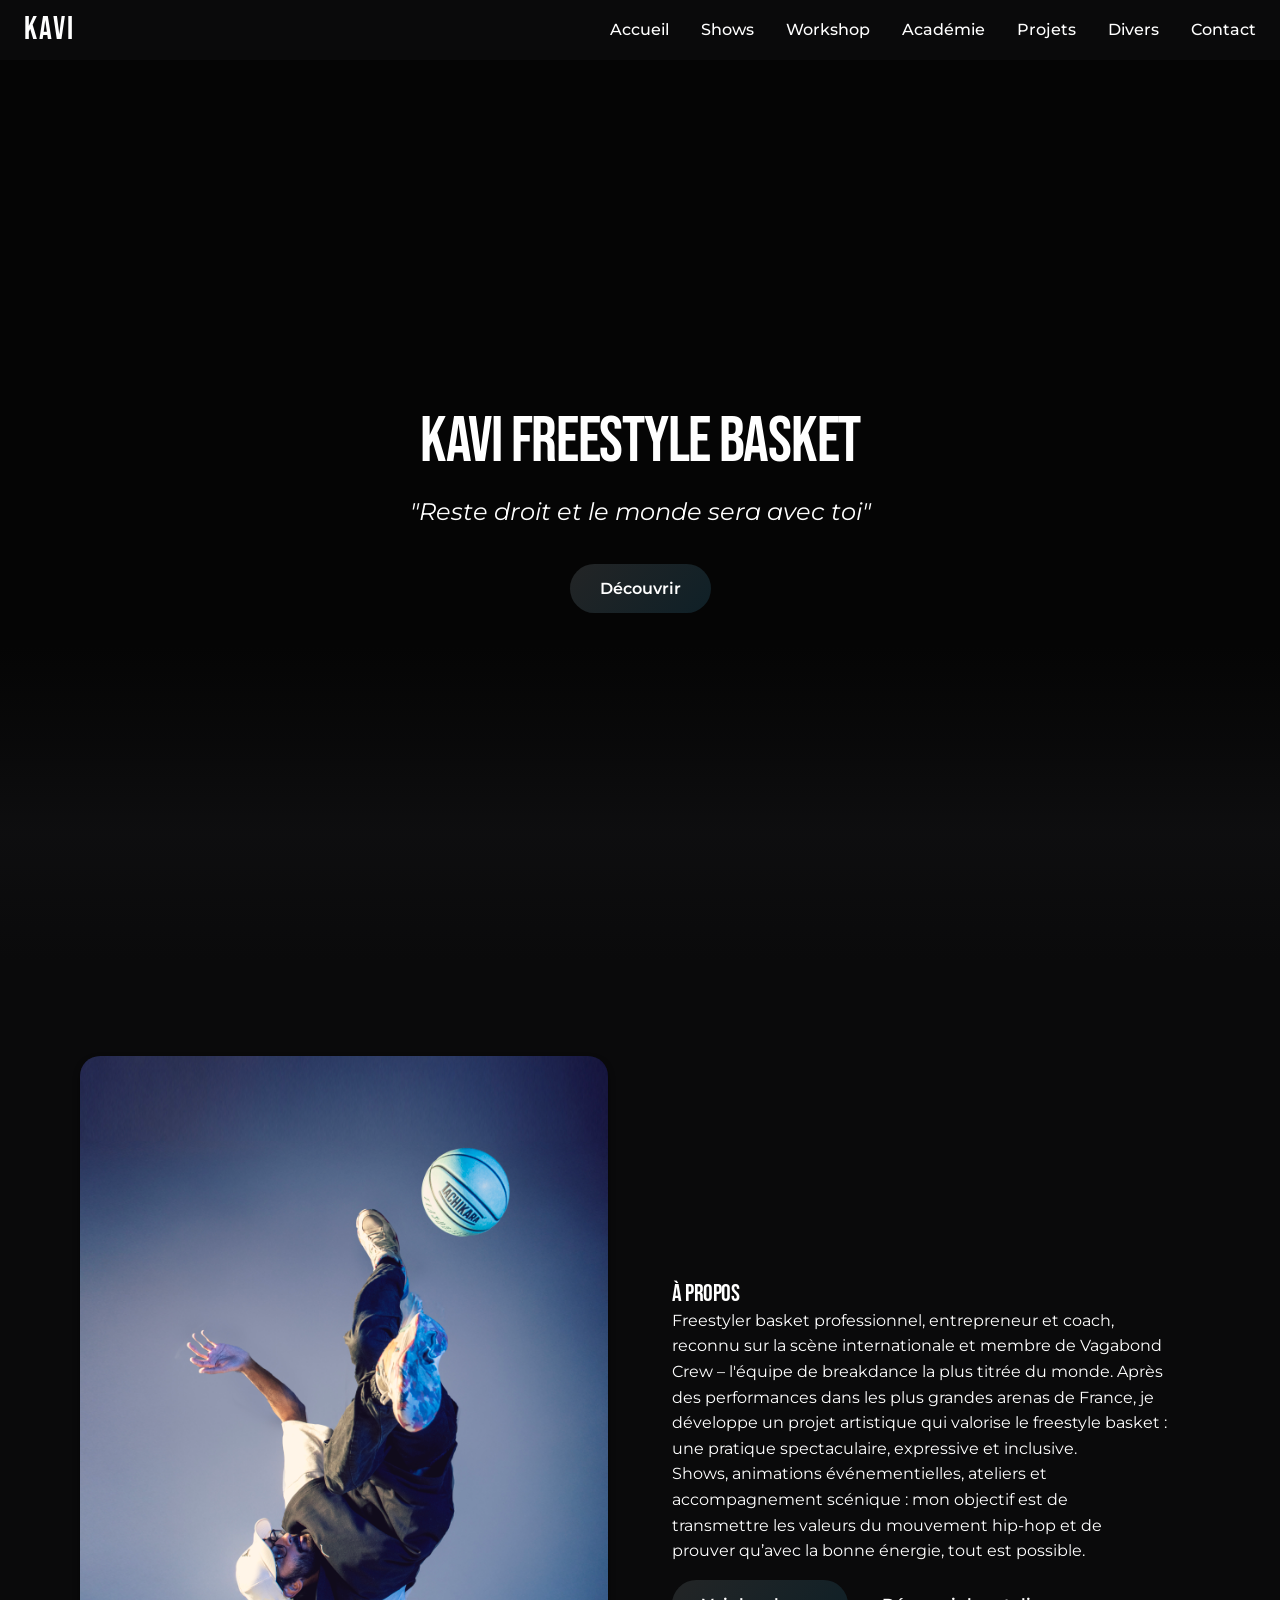
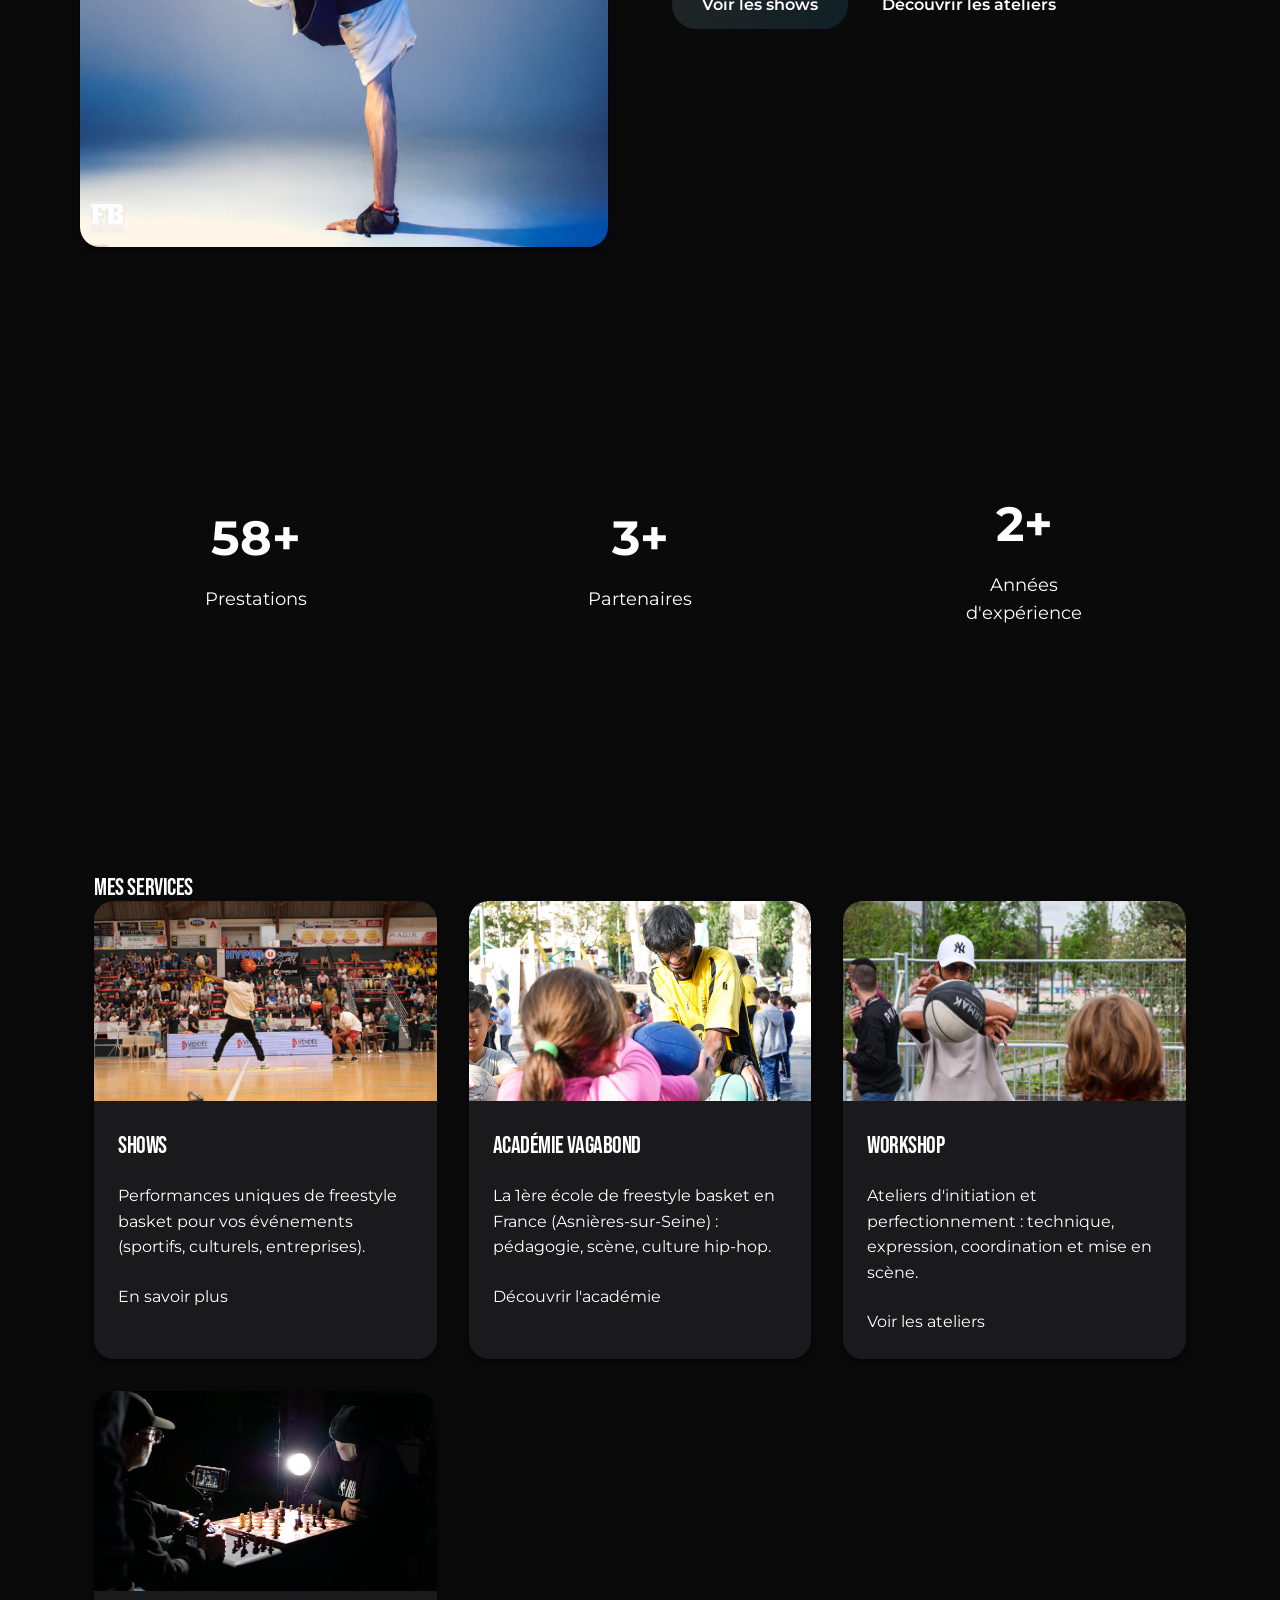
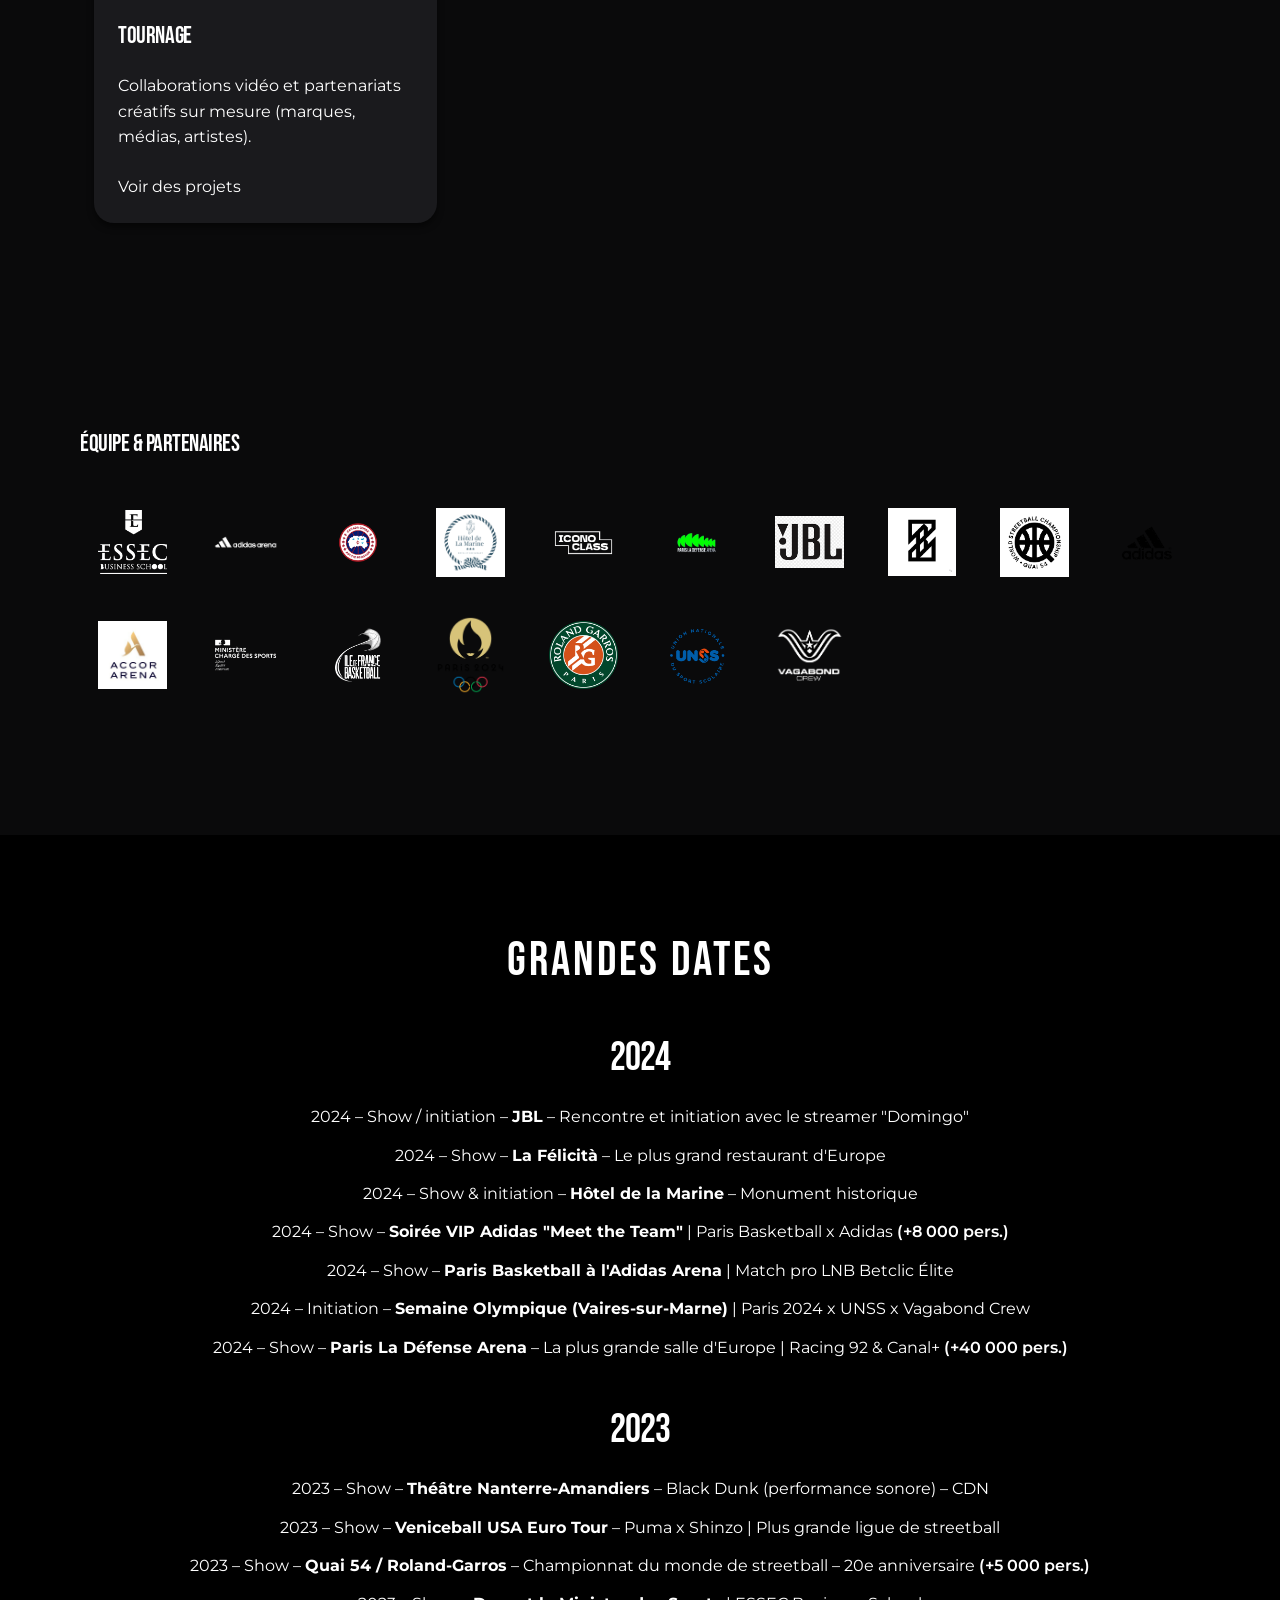
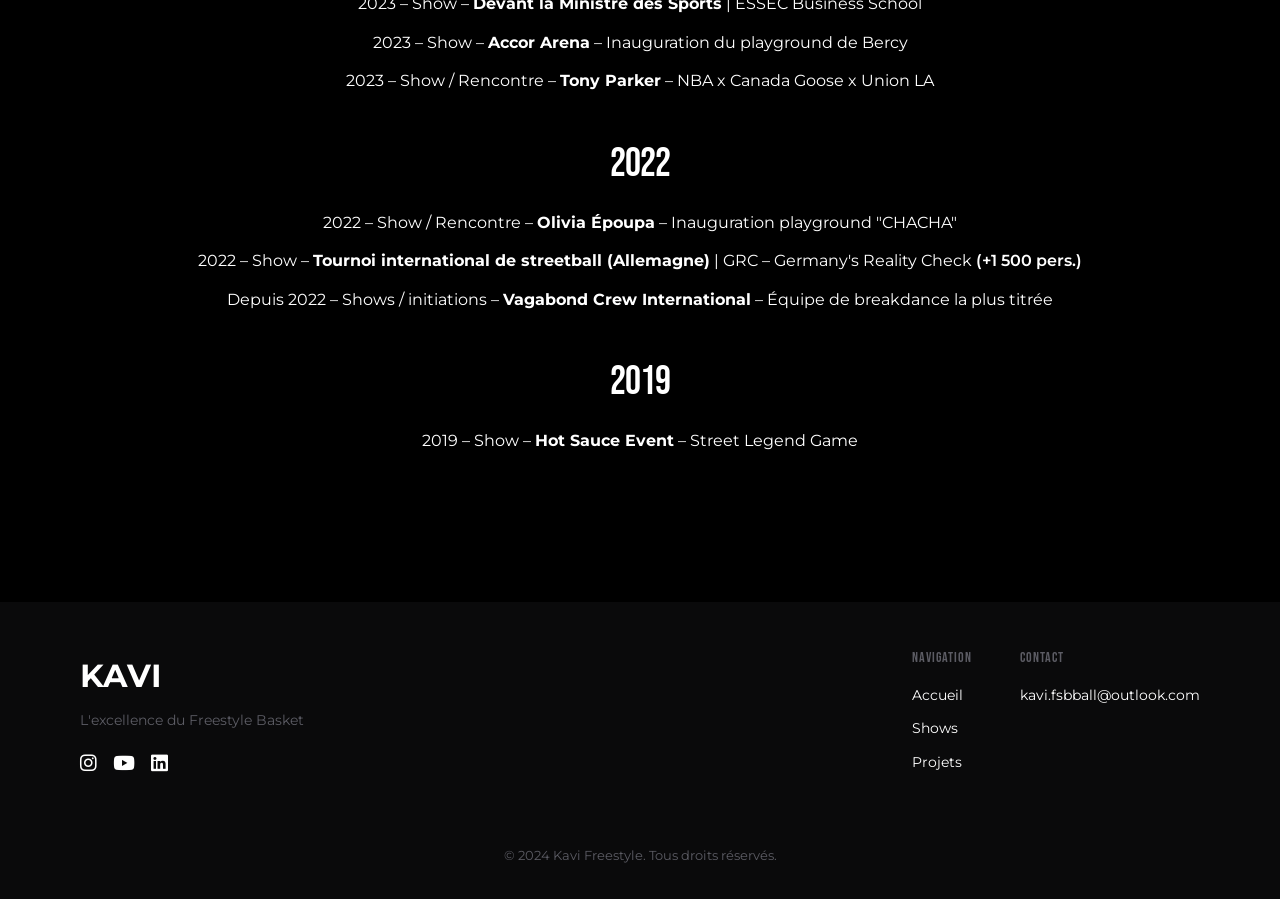
==== commit ee51af68: "Modif site" ====
--- a/index.html
+++ b/index.html
@@ -403,7 +403,7 @@
                         <ul>
                             <li><a href="index.html">Accueil</a></li>
                             <li><a href="shows.html">Shows</a></li>
-                            <li><a href="projets.html">Projets</a></li>
+                            <li><a href="projets.html">Projets</a> </li>
                         </ul>
                     </div>
                     <div>
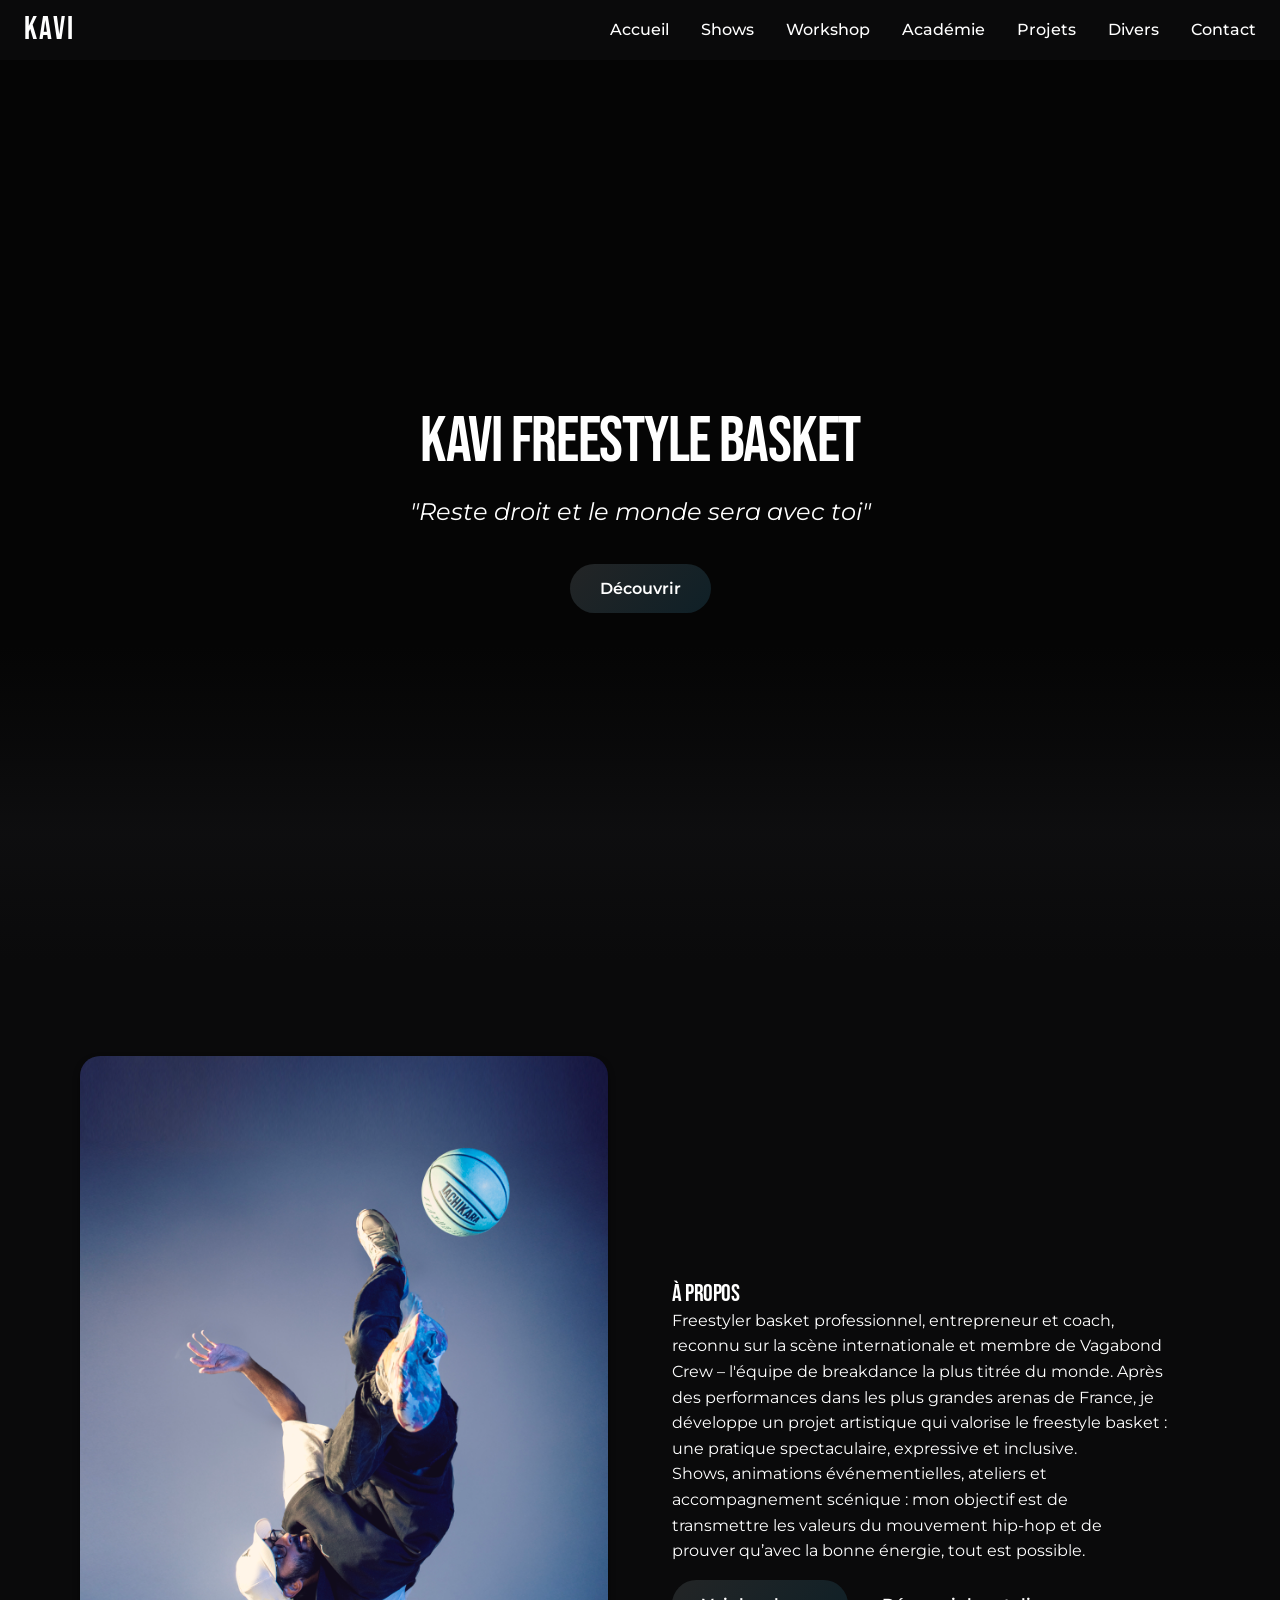
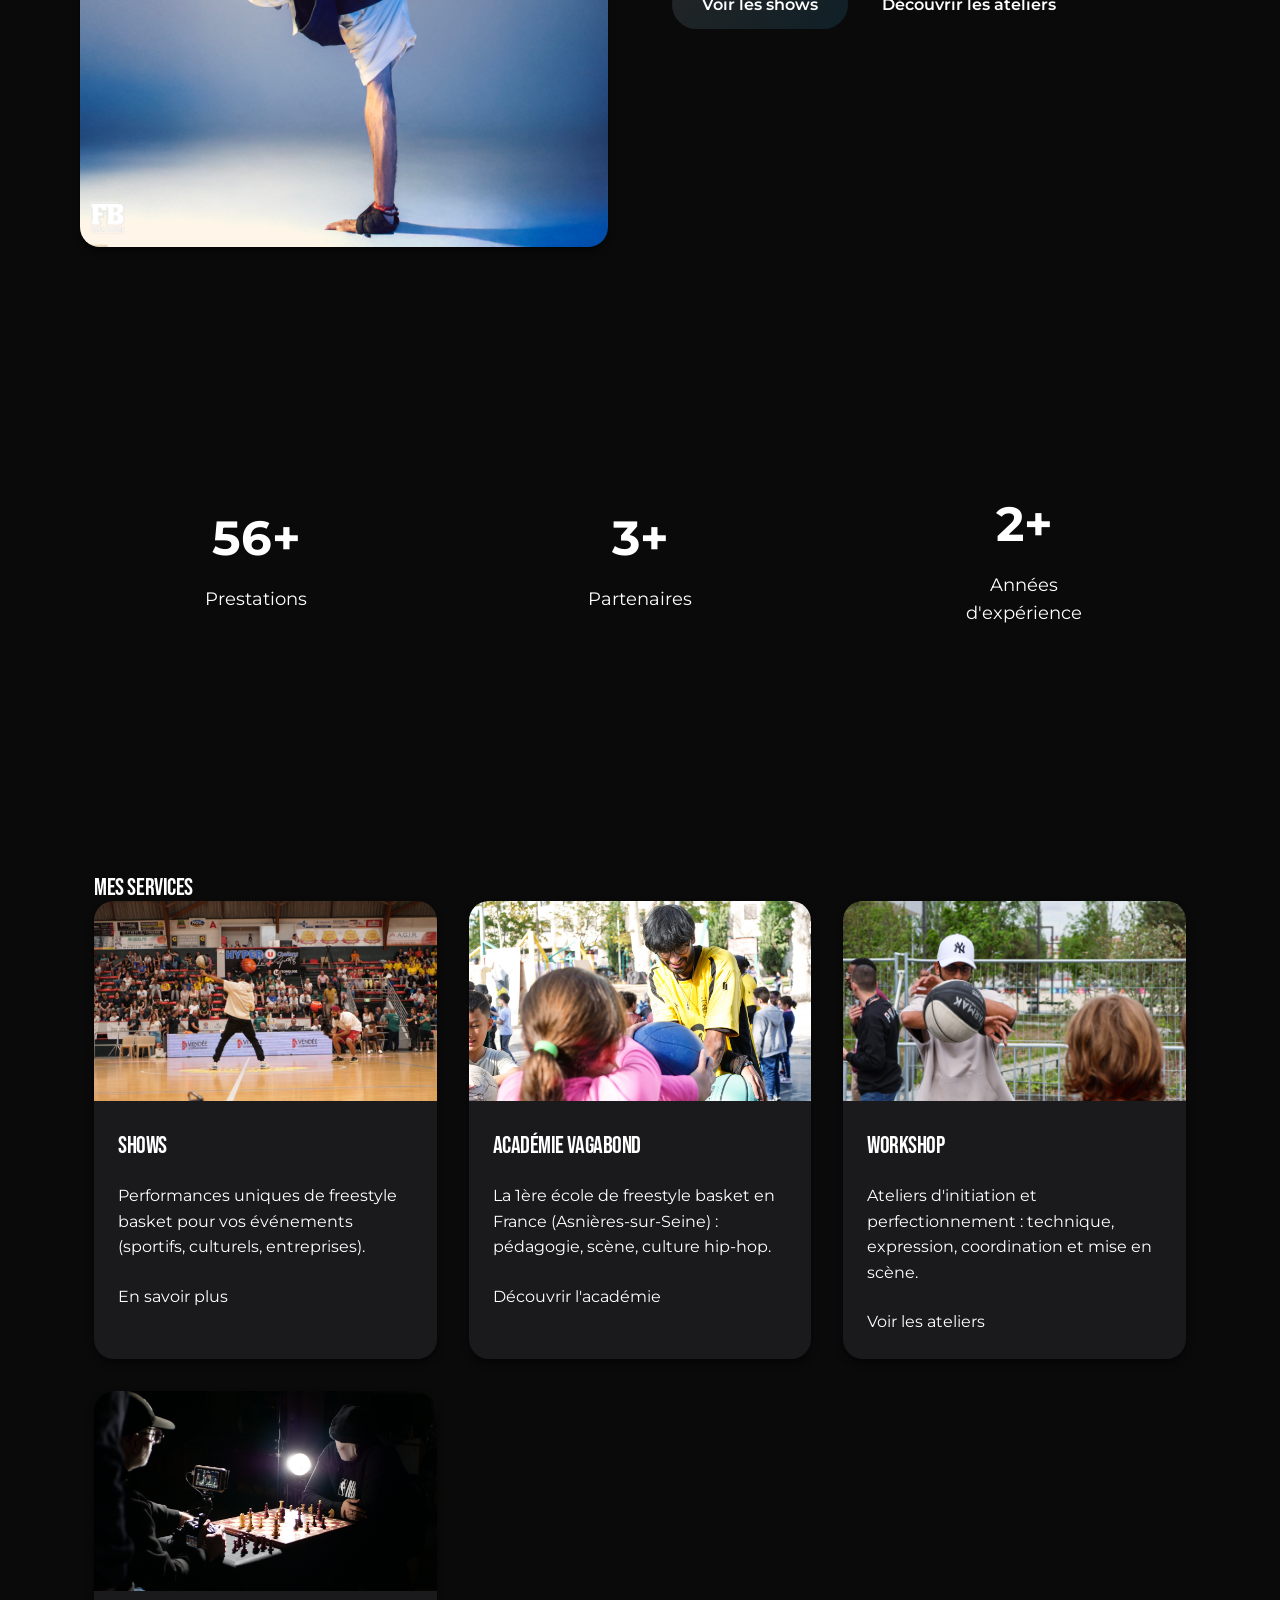
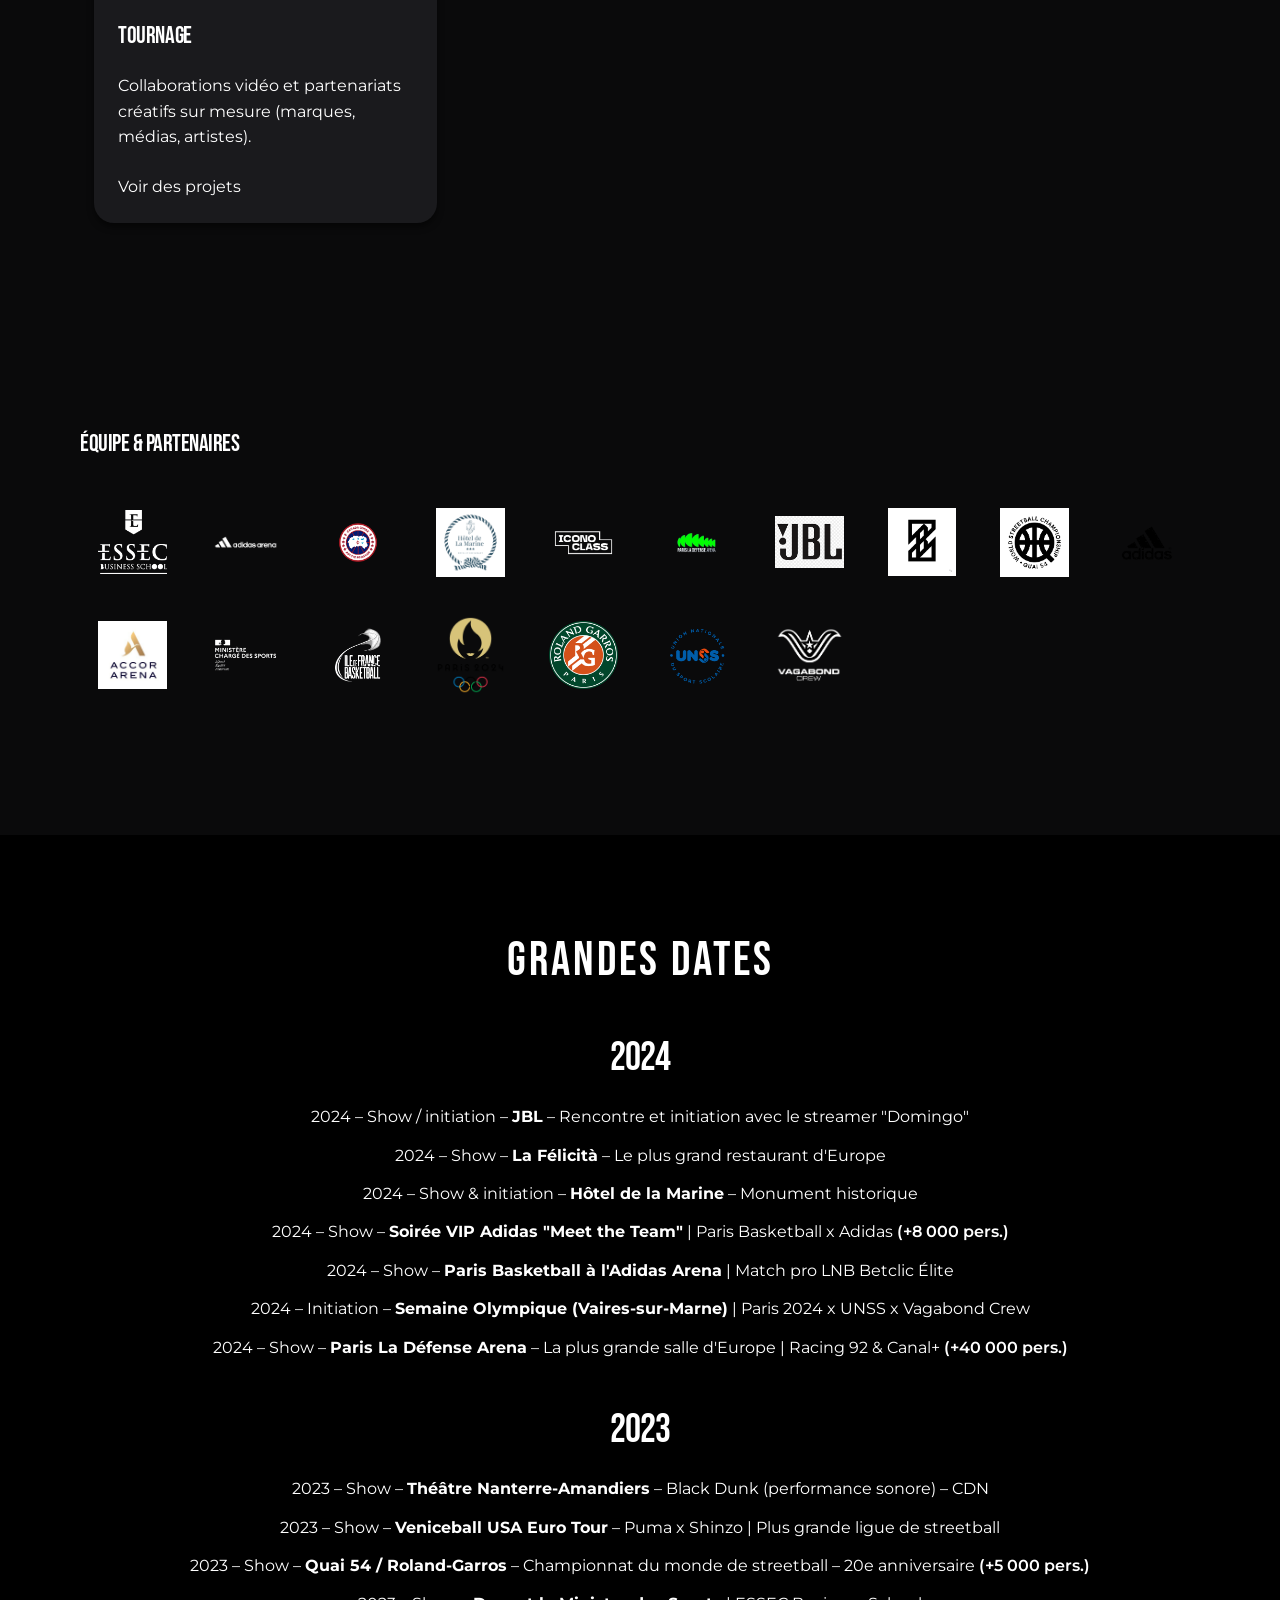
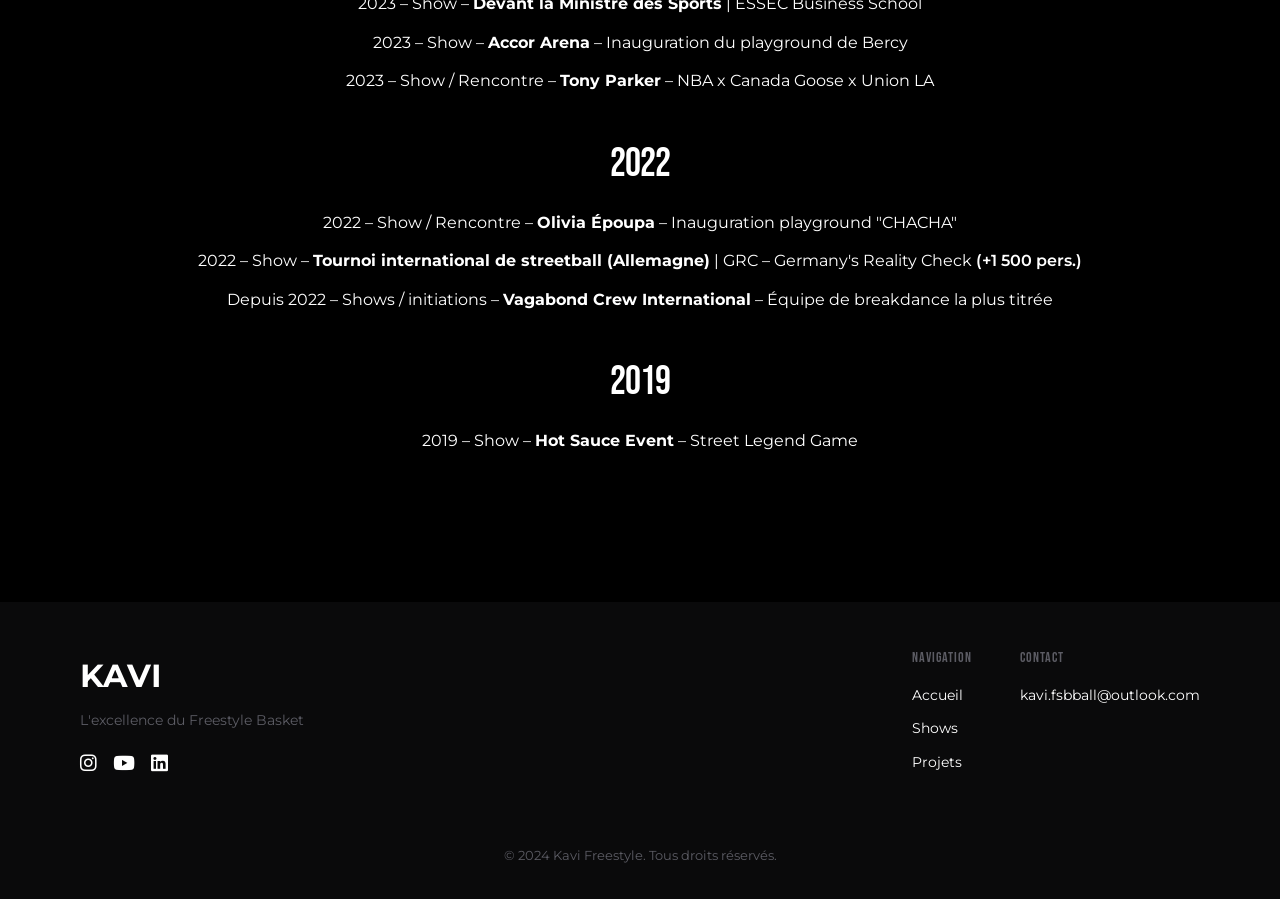
==== commit 19319614: "Modif site" ====
--- a/index.html
+++ b/index.html
@@ -403,7 +403,7 @@
                         <ul>
                             <li><a href="index.html">Accueil</a></li>
                             <li><a href="shows.html">Shows</a></li>
-                            <li><a href="projets.html">Projets</a> </li>
+                            <li><a href="projets.html">Projets</a></li>
                         </ul>
                     </div>
                     <div>
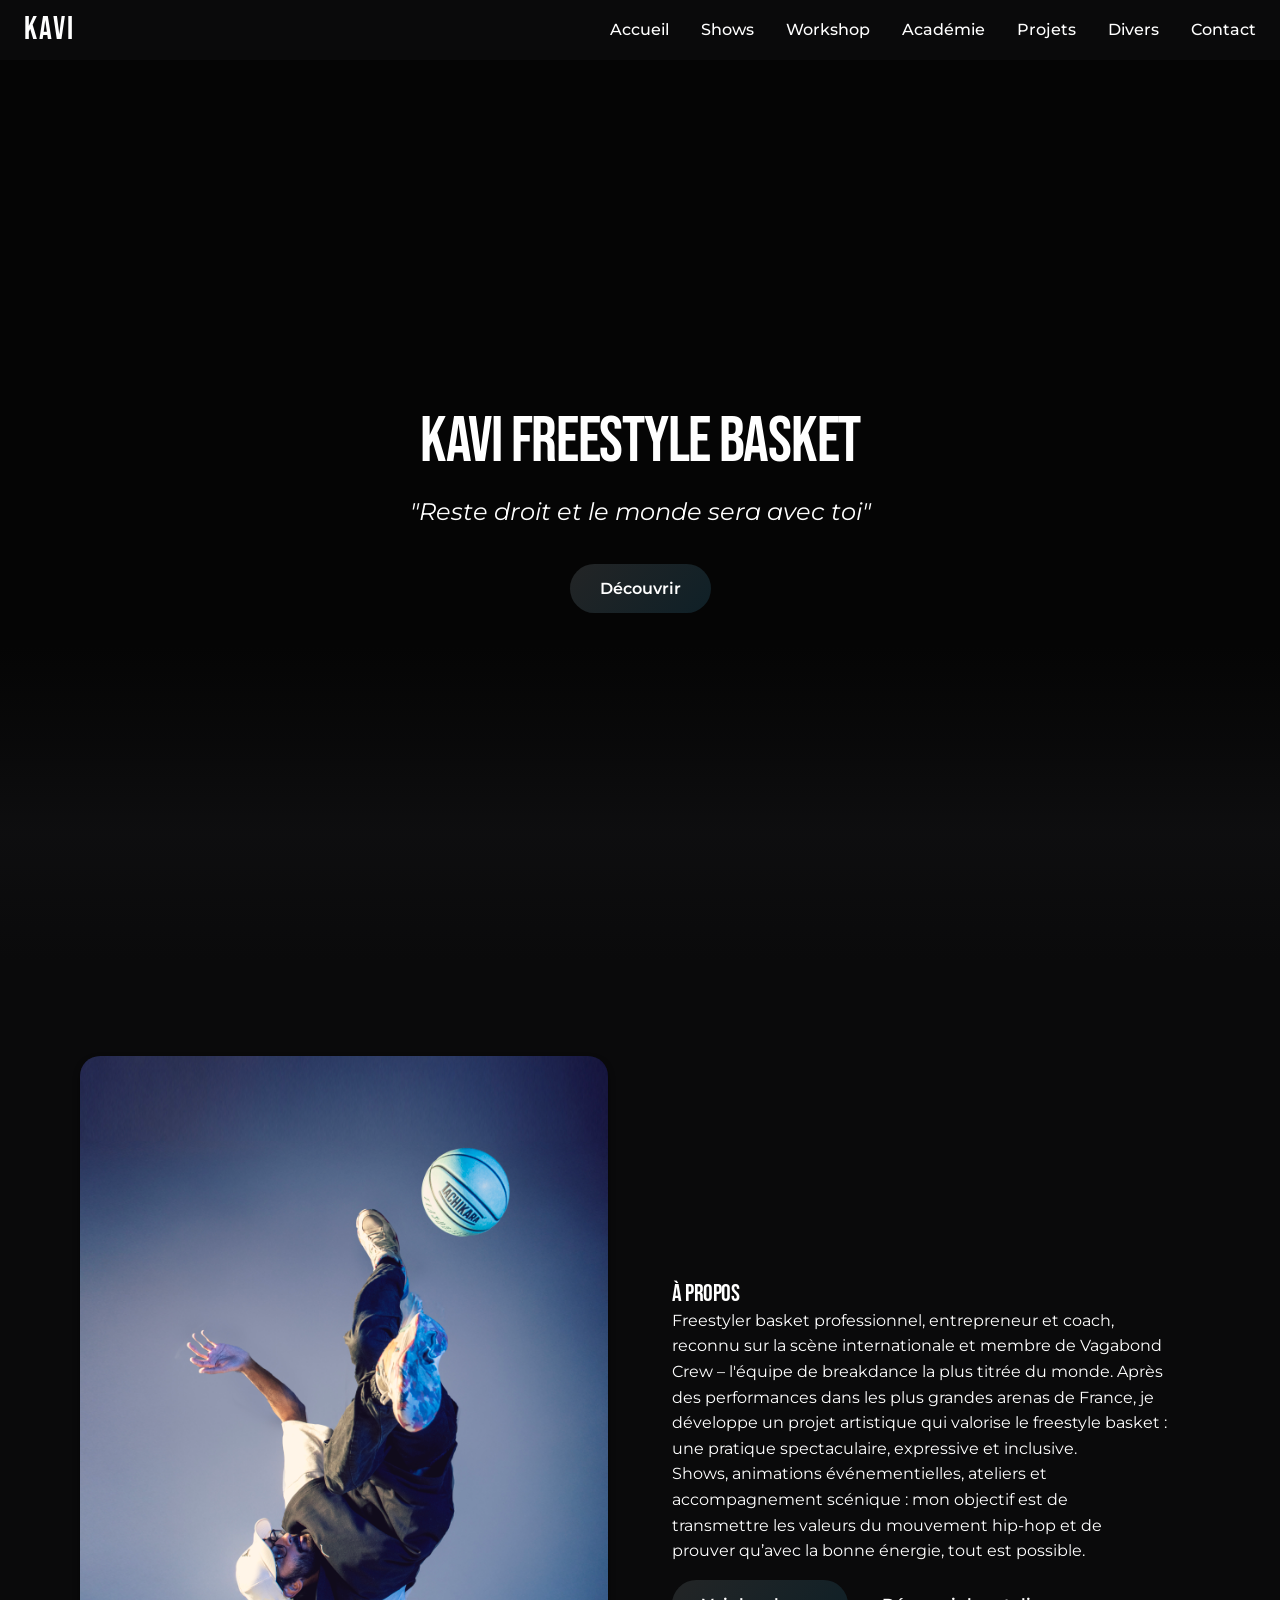
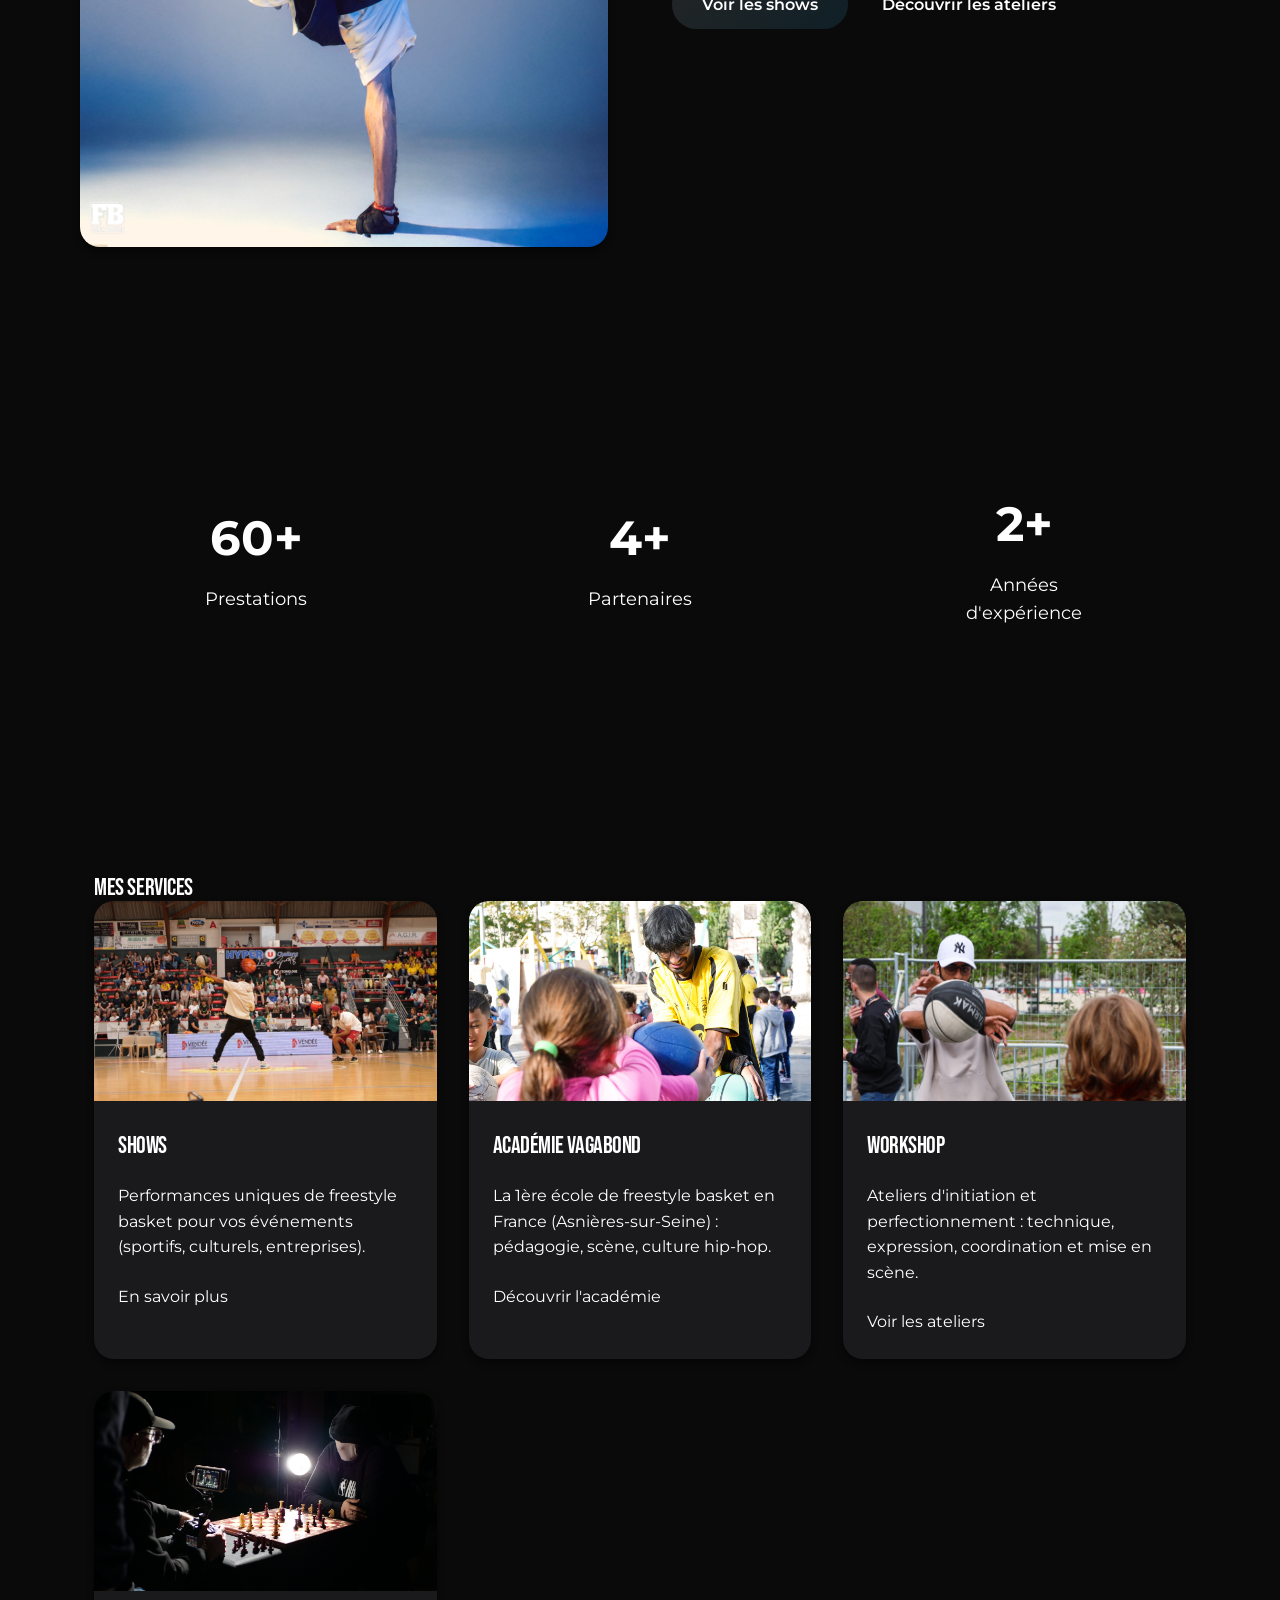
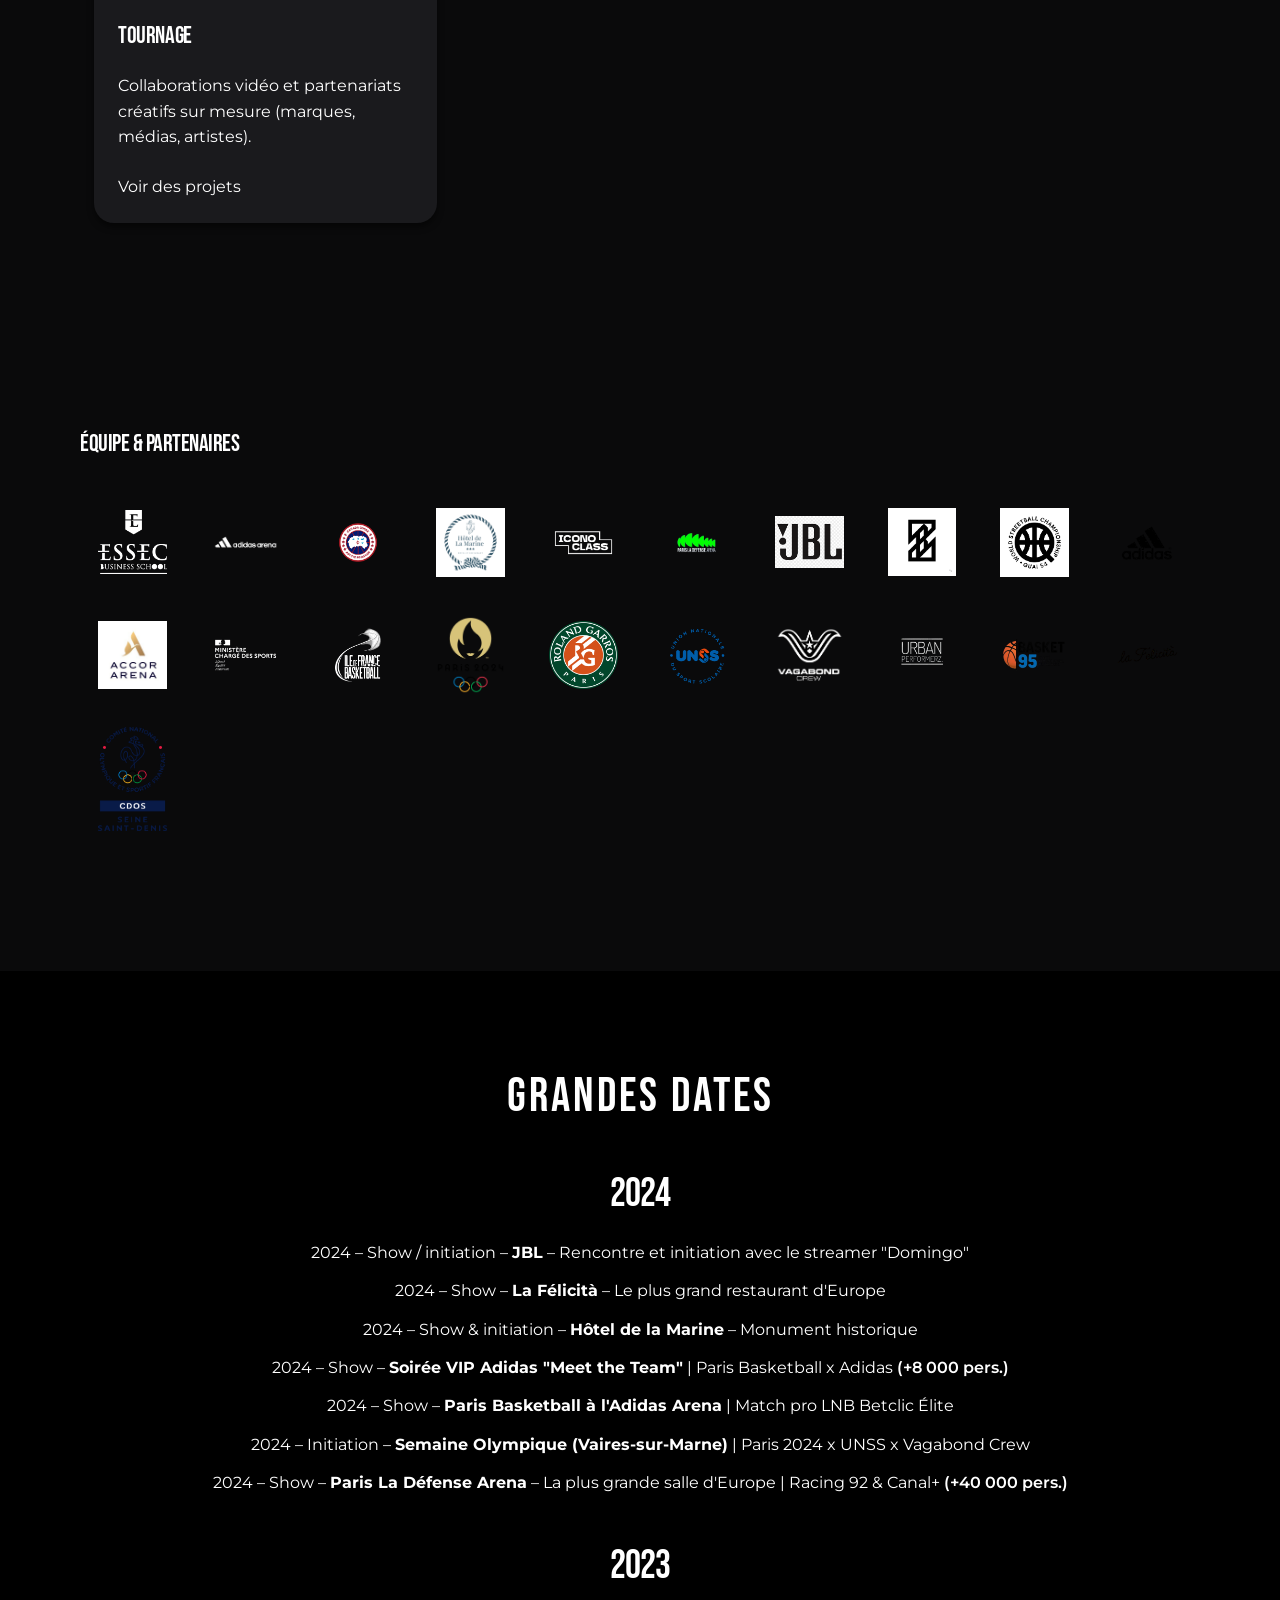
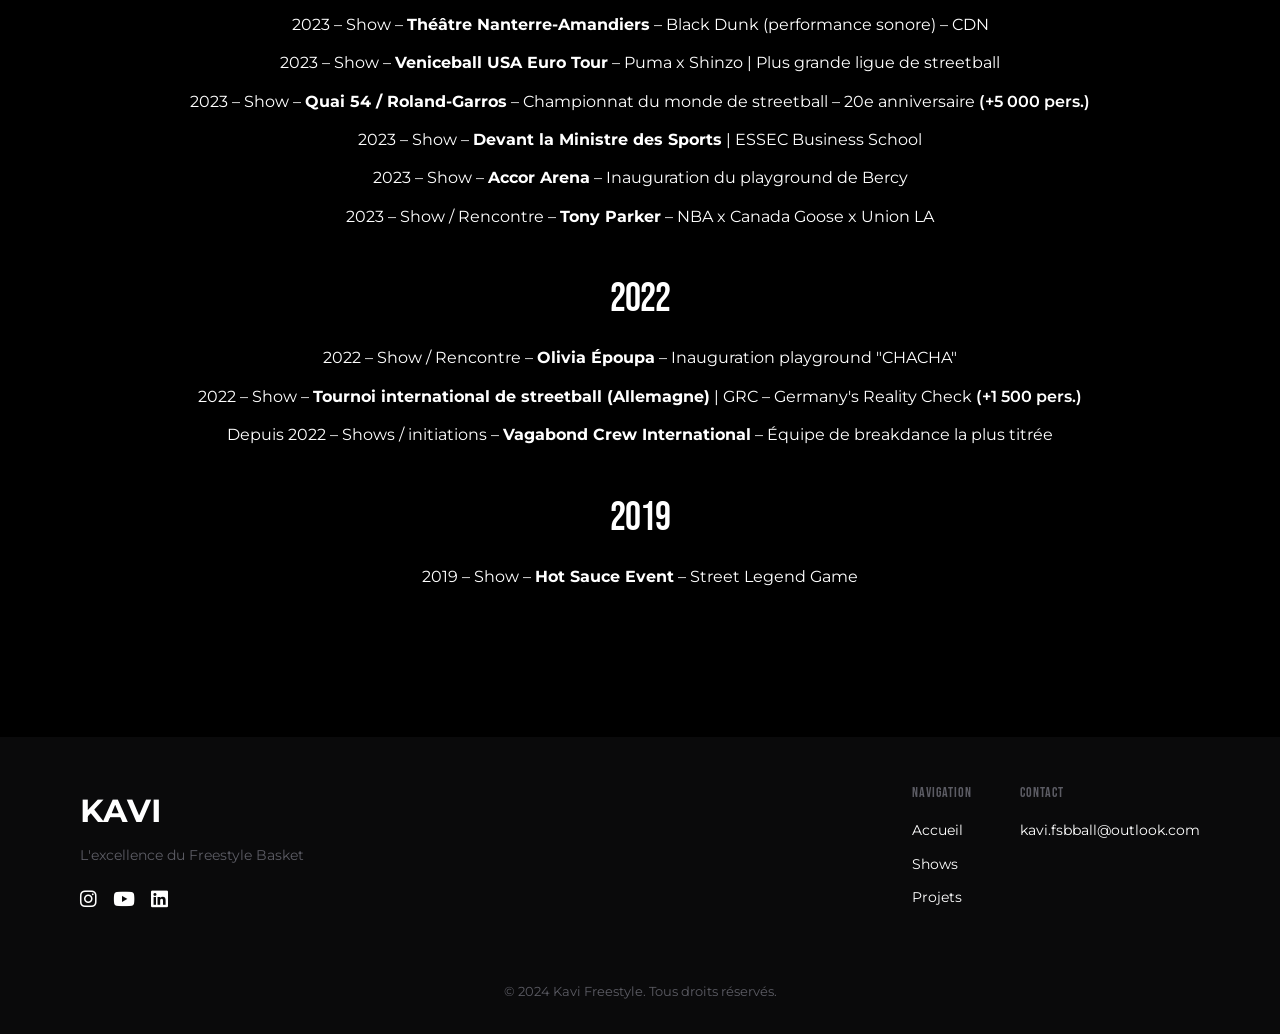
==== commit 4a8eb056: "Mise à jour" ====
--- a/index.html
+++ b/index.html
@@ -280,6 +280,18 @@
                 <div class="partner-card">
                     <img src="./assets/images/presentation/logos/VagabondCrew3.png" alt="Vagabond Crew" />
                 </div>
+                <div class="partner-card">
+                    <img src="./assets/images/presentation/logos/urbanPerformerz.png" alt="Urban Performerz" />
+                </div>
+                <div class="partner-card">
+                    <img src="./assets/images/presentation/logos/basket95.png" alt="Basket 95" />
+                </div>
+                <div class="partner-card">
+                    <img src="./assets/images/presentation/logos/lafelicita.png" alt="La Felicita" />
+                </div>
+                <div class="partner-card">
+                    <img src="./assets/images/presentation/logos/CDOS93.png" alt="CDOS 93 Crew" />
+                </div>
             </div>
         </div>
     </section>
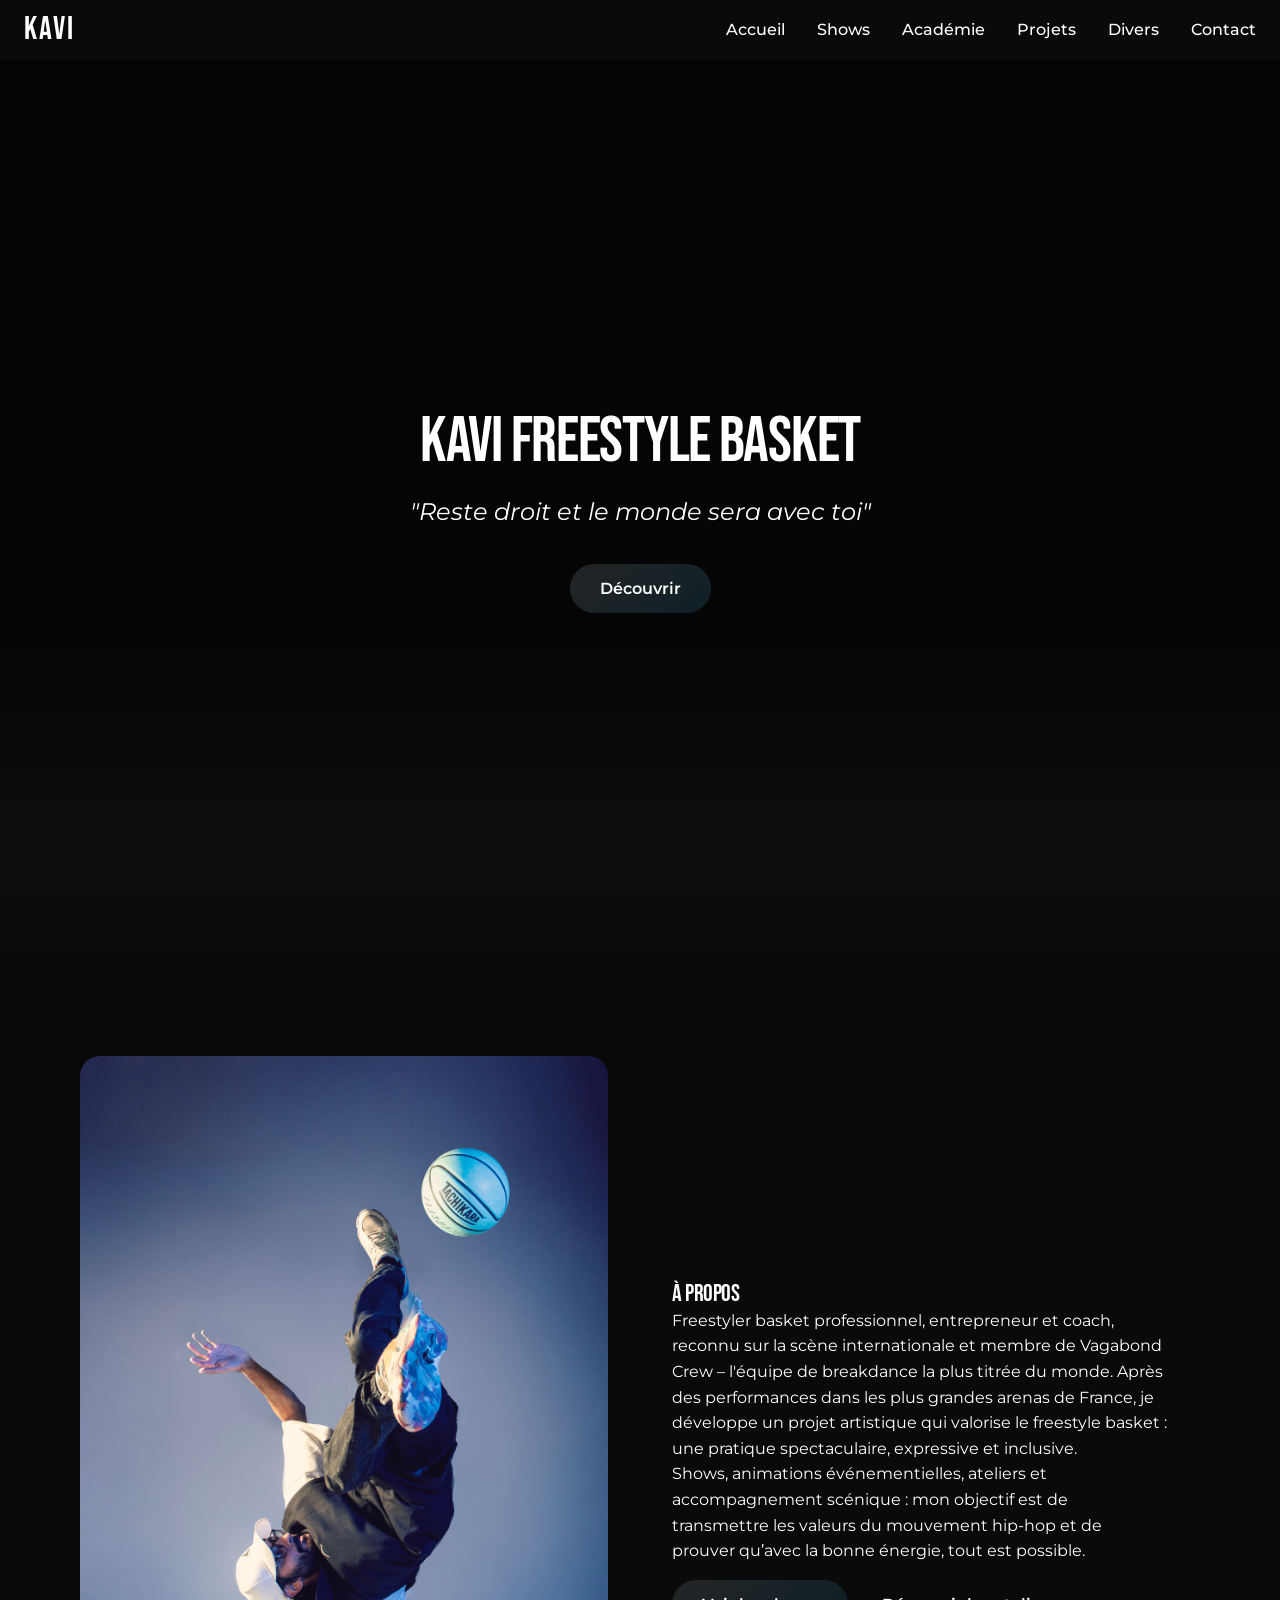
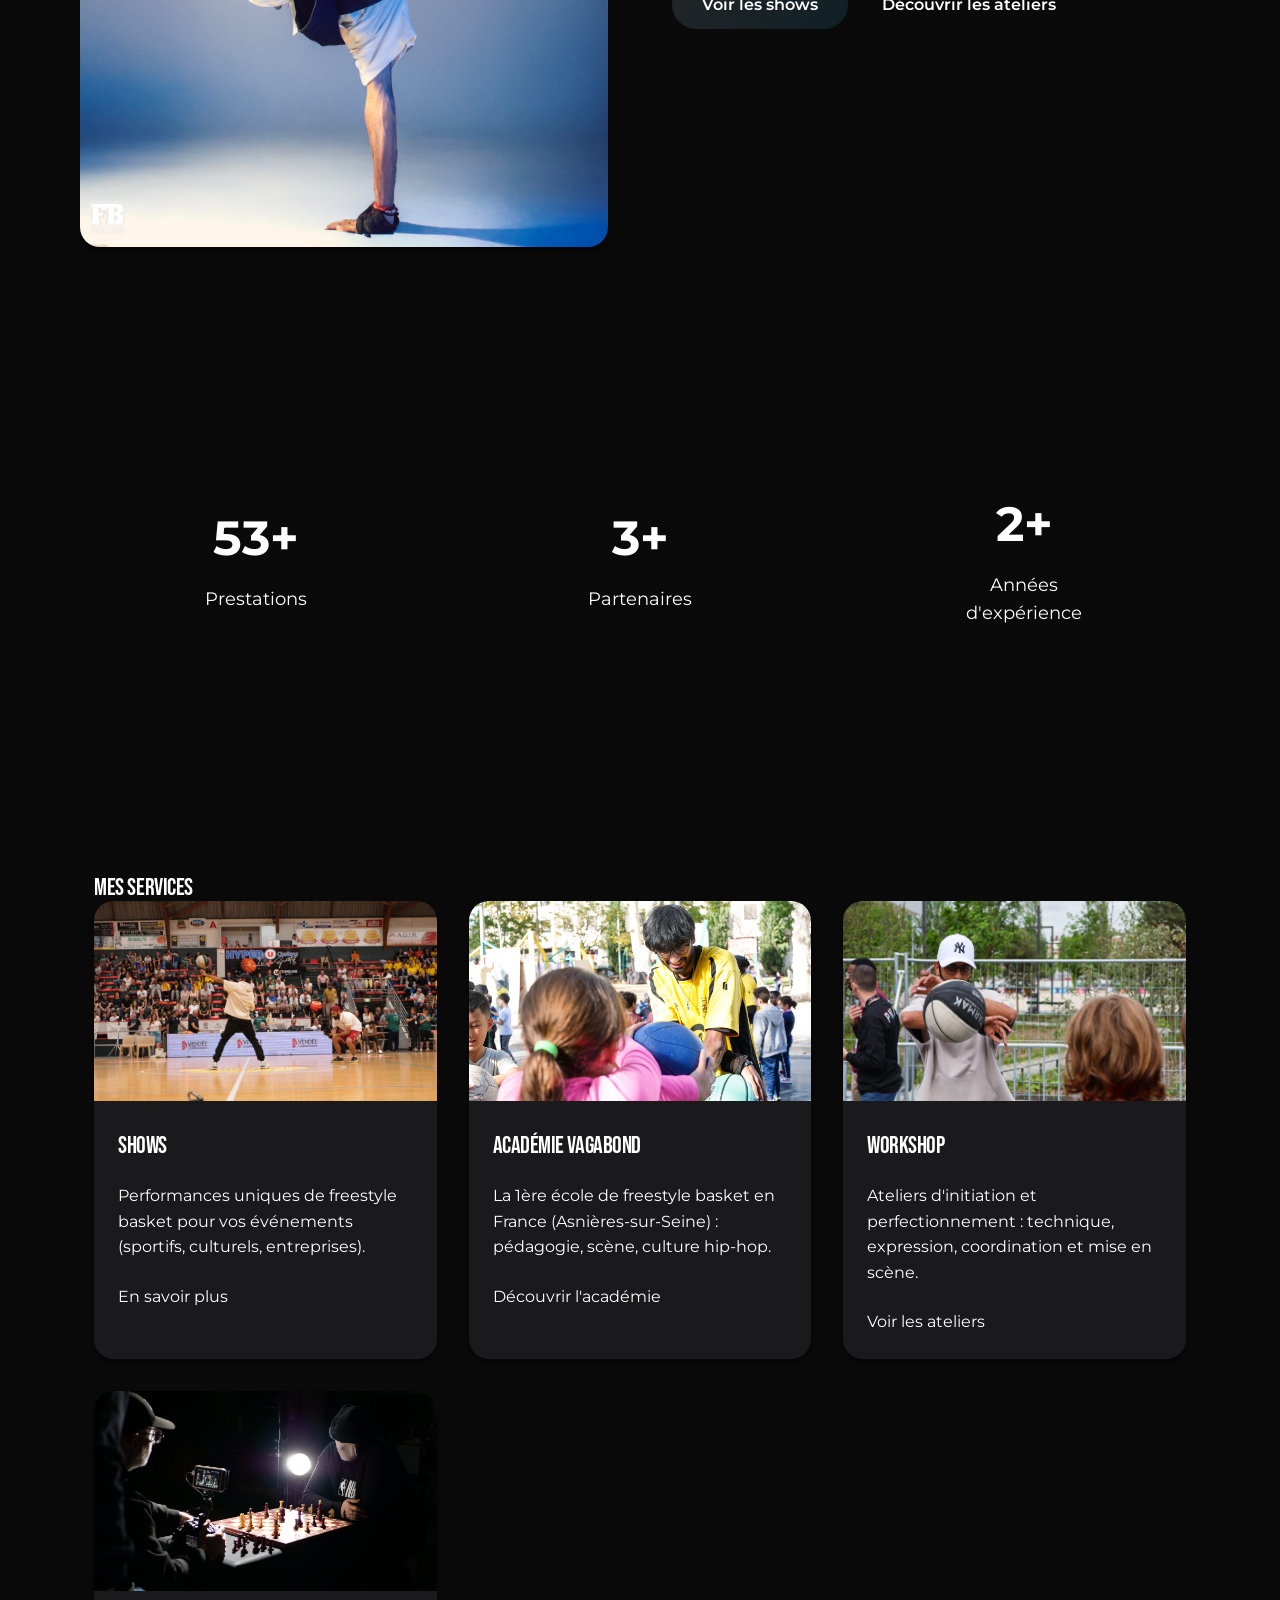
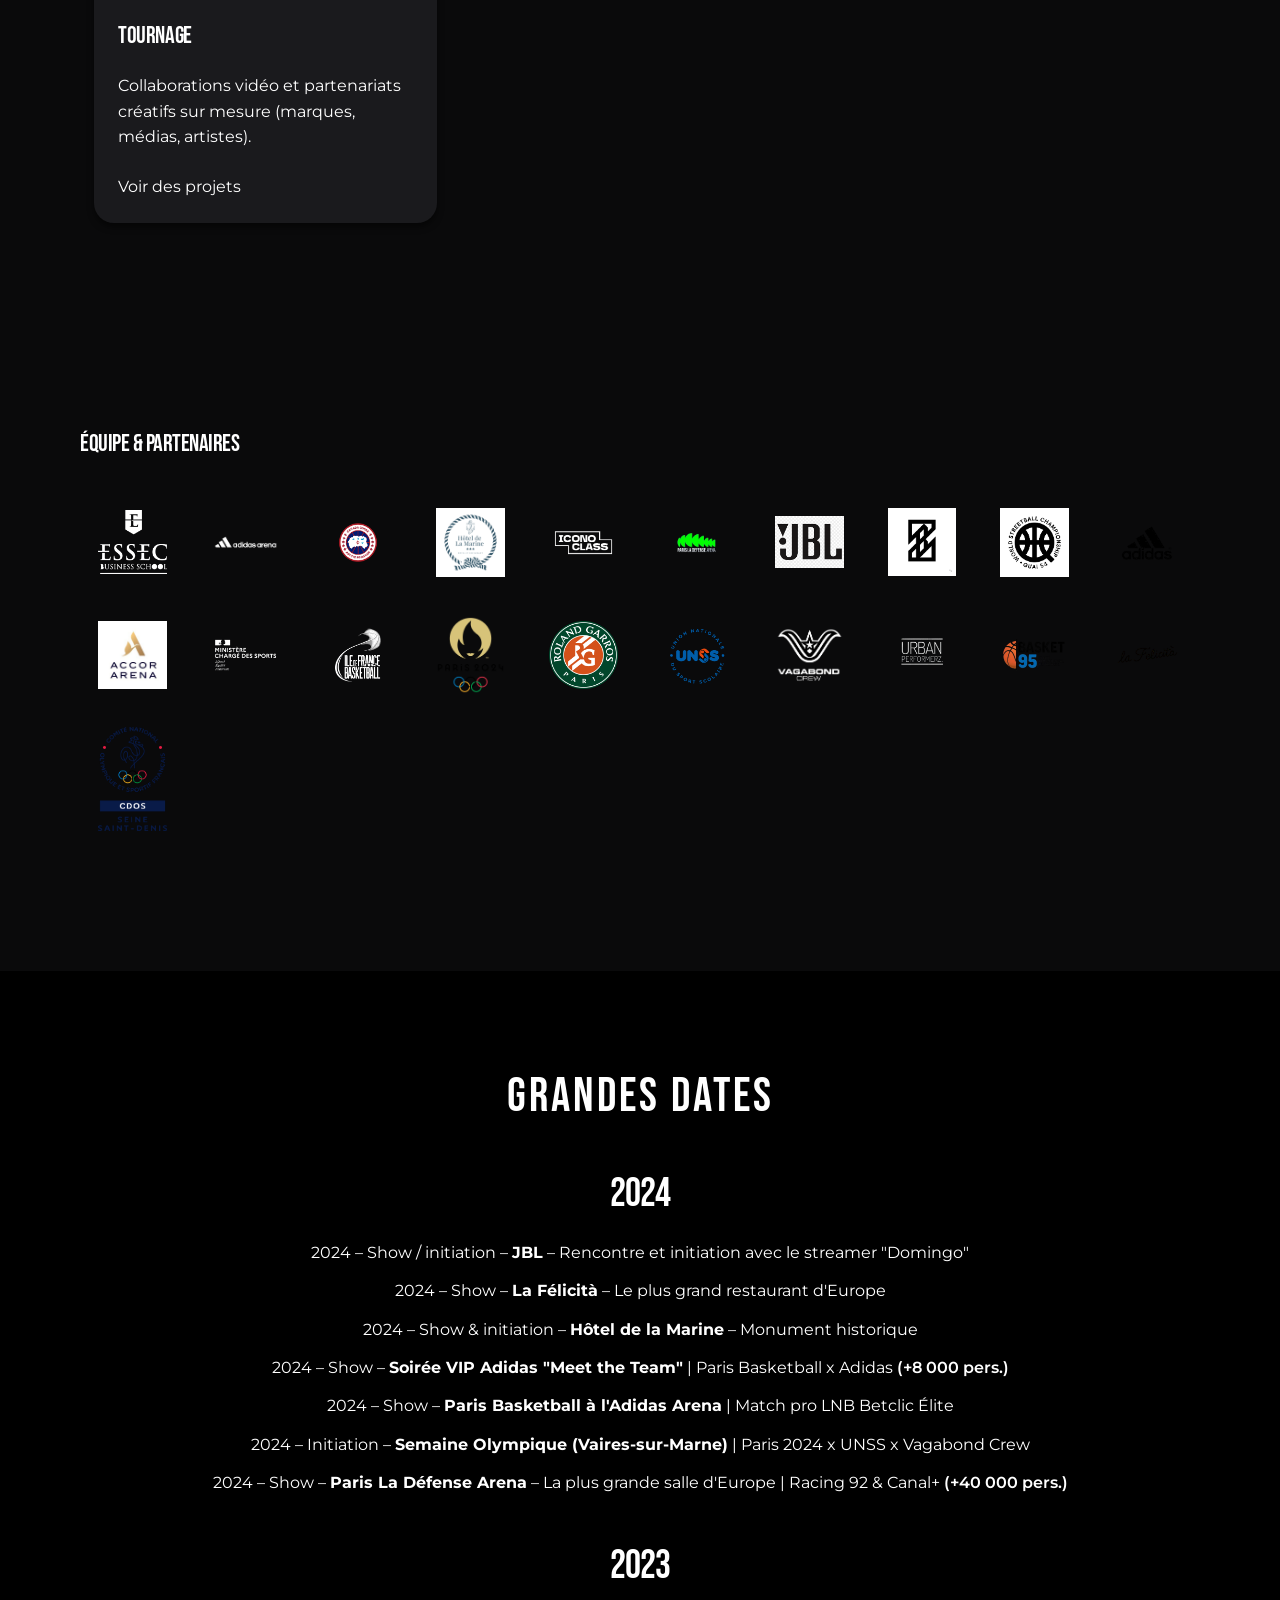
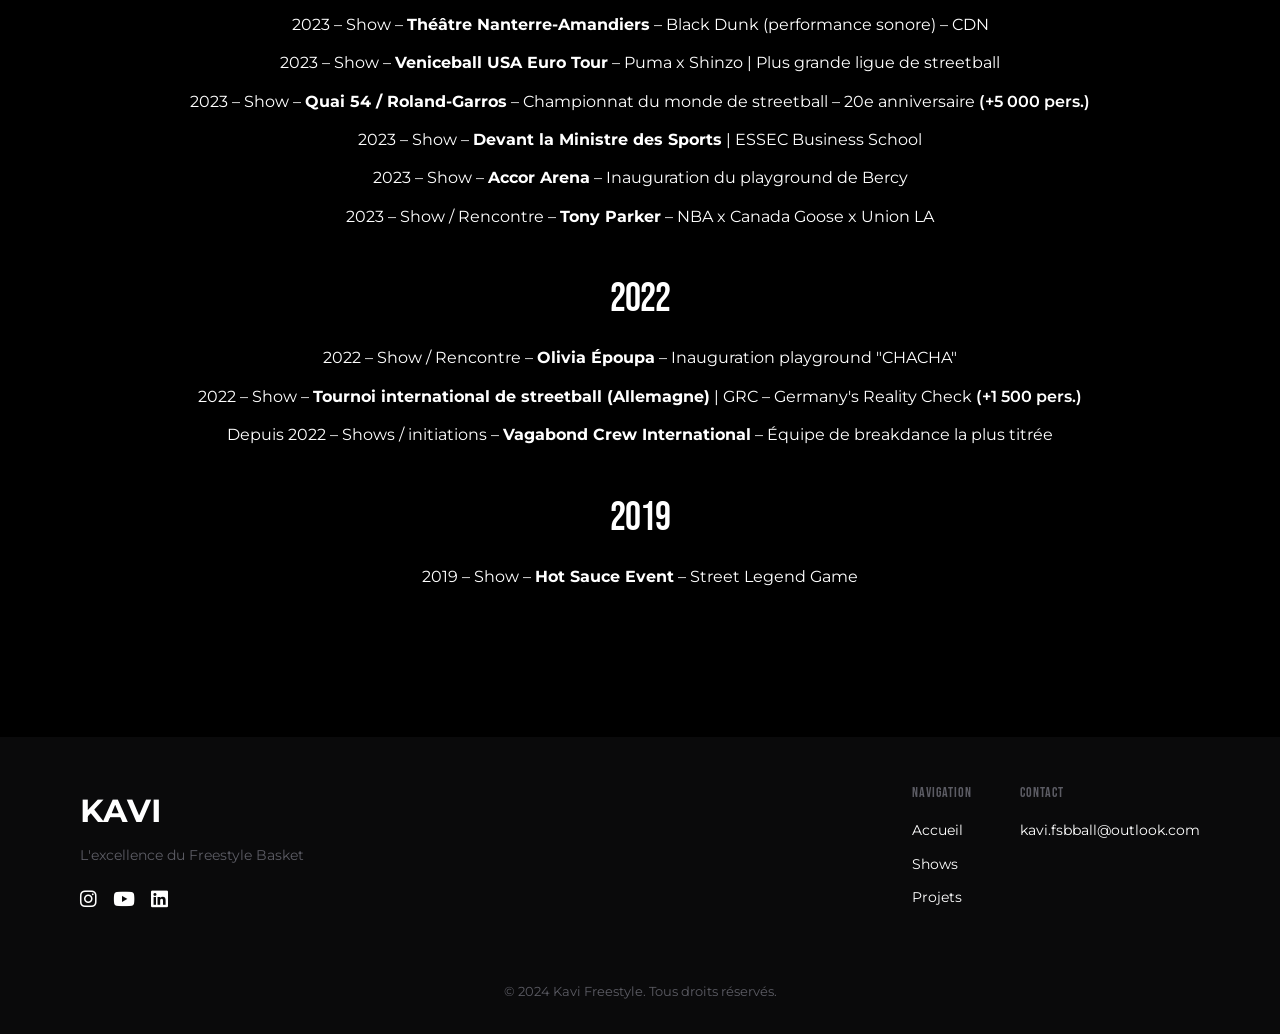
==== commit e39f6718: "Suppression lien workshop" ====
--- a/index.html
+++ b/index.html
@@ -105,7 +105,6 @@
         <ul id="nav-links" class="nav-links">
             <li><a href="index.html" aria-current="page">Accueil</a></li>
             <li><a href="shows.html">Shows</a></li>
-            <li><a href="workshop.html">Workshop</a></li>
             <li><a href="academie.html">Académie</a></li>
             <li><a href="projets.html">Projets</a></li>
             <li><a href="divers.html">Divers</a></li>
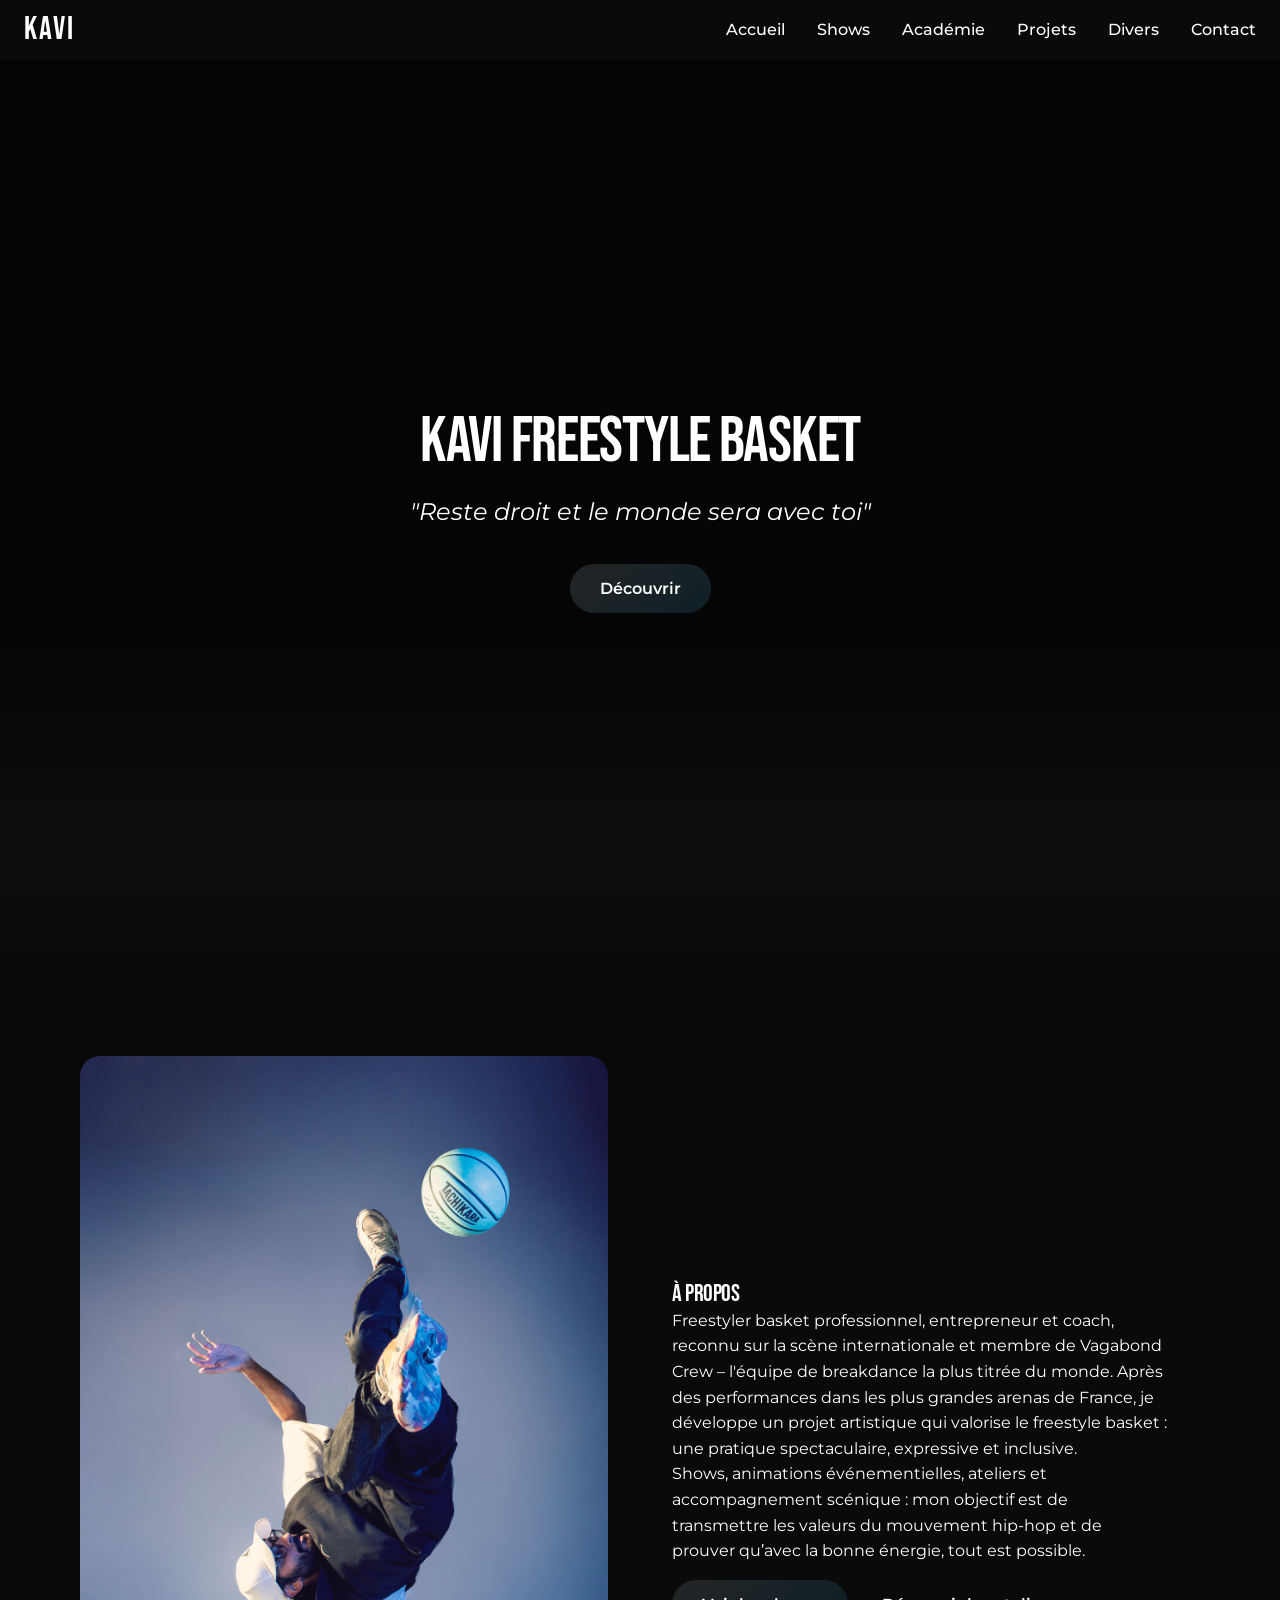
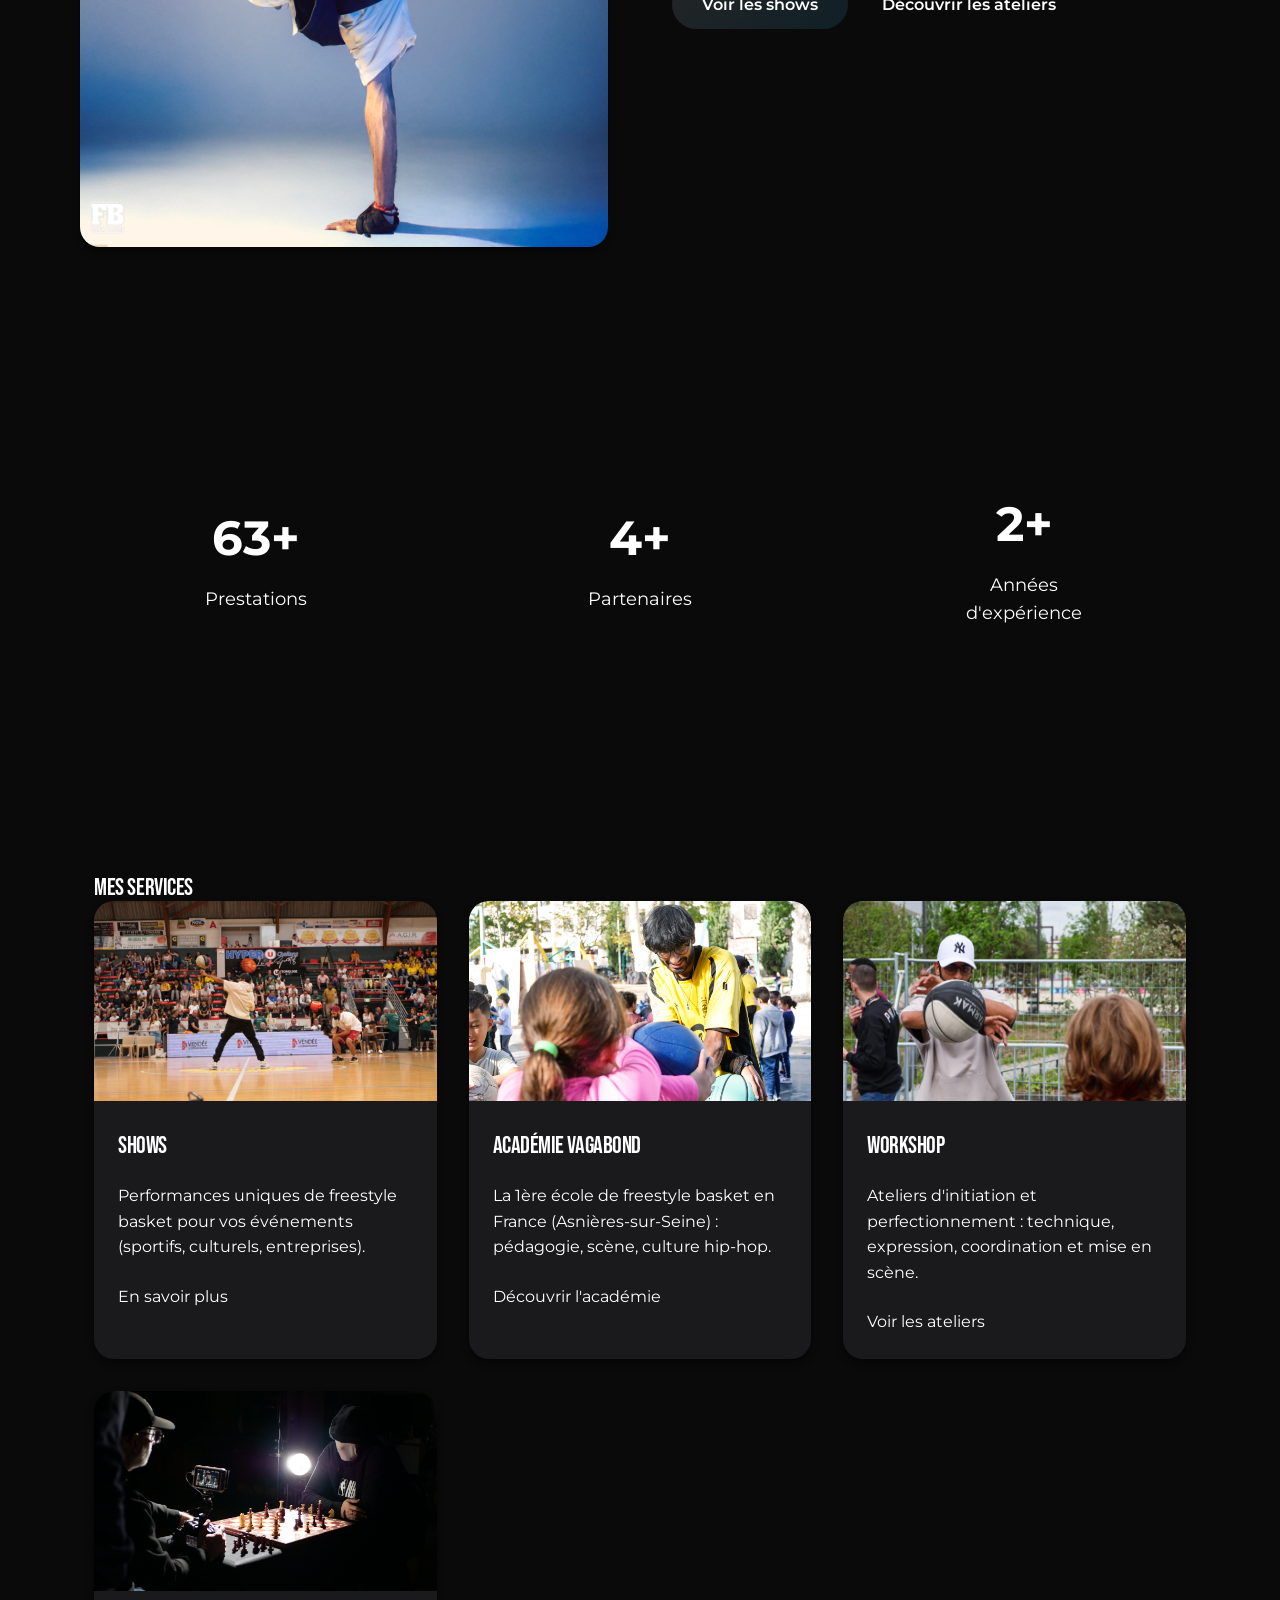
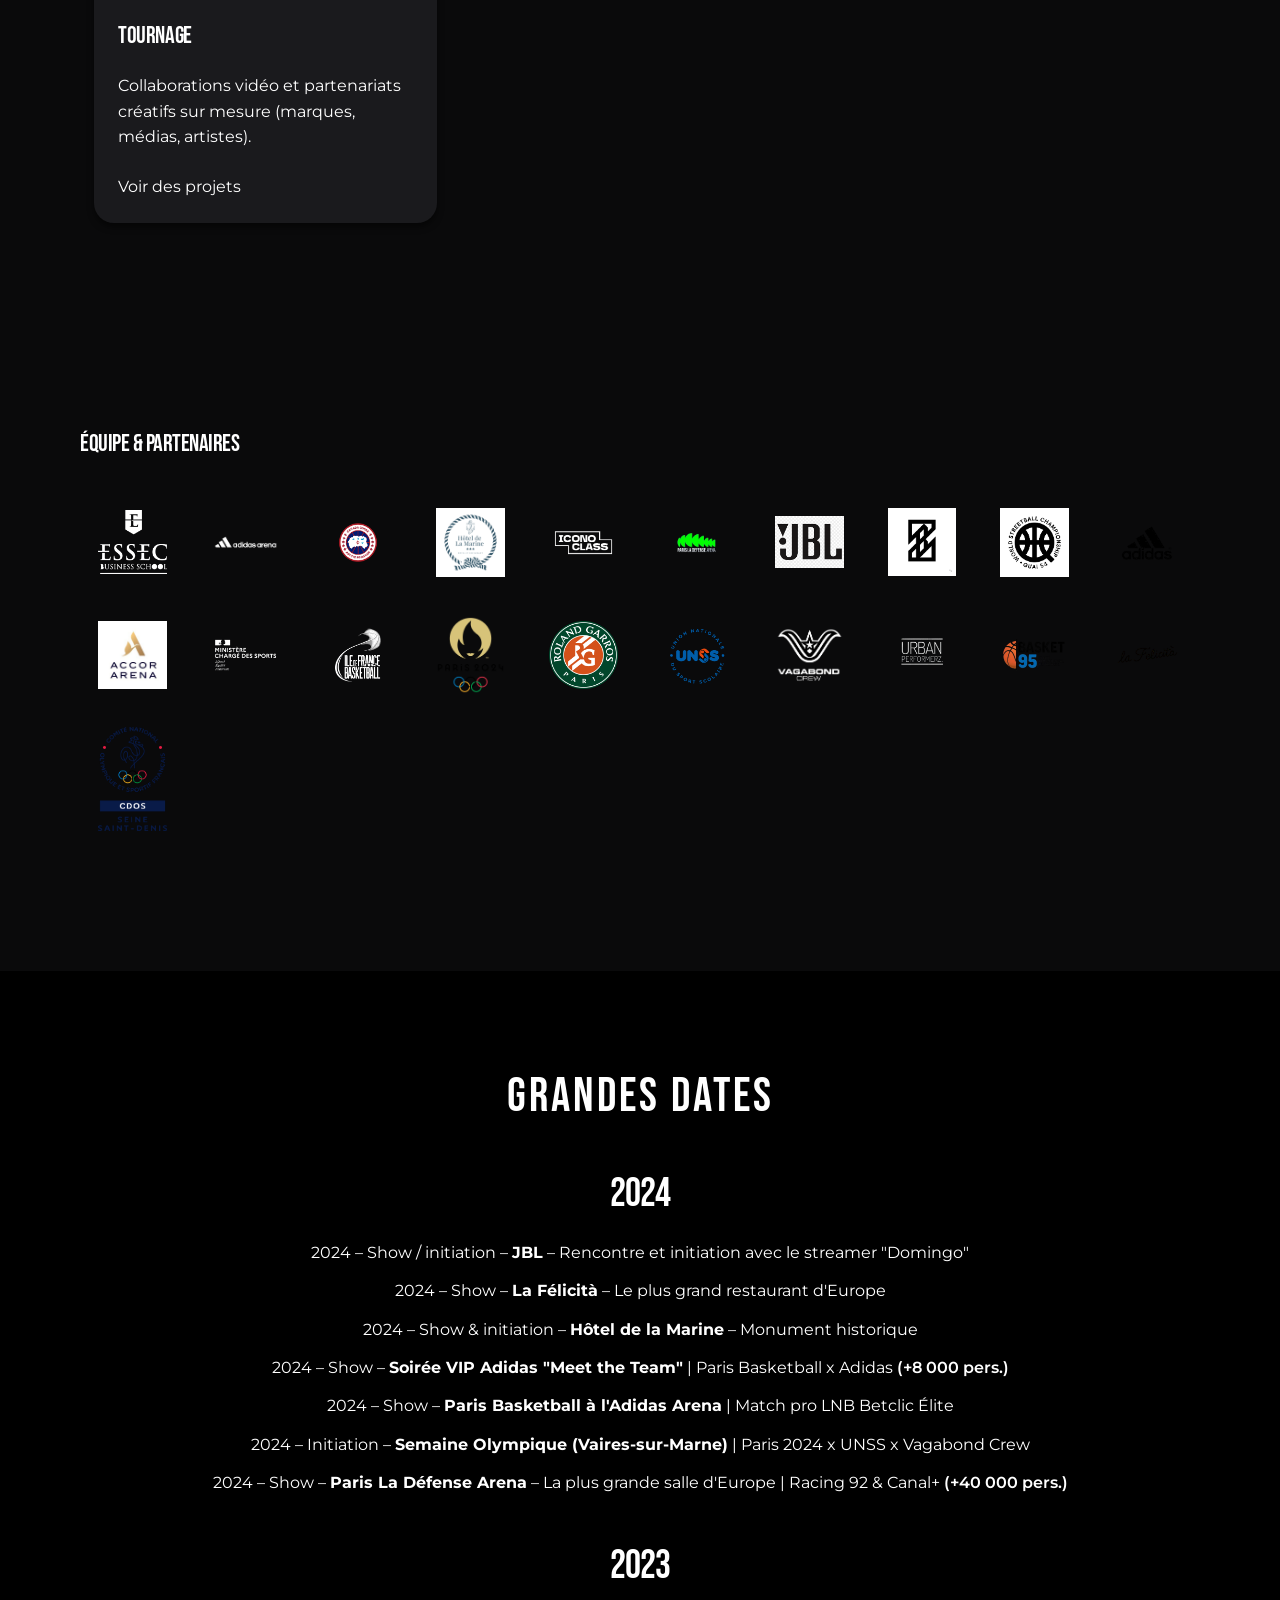
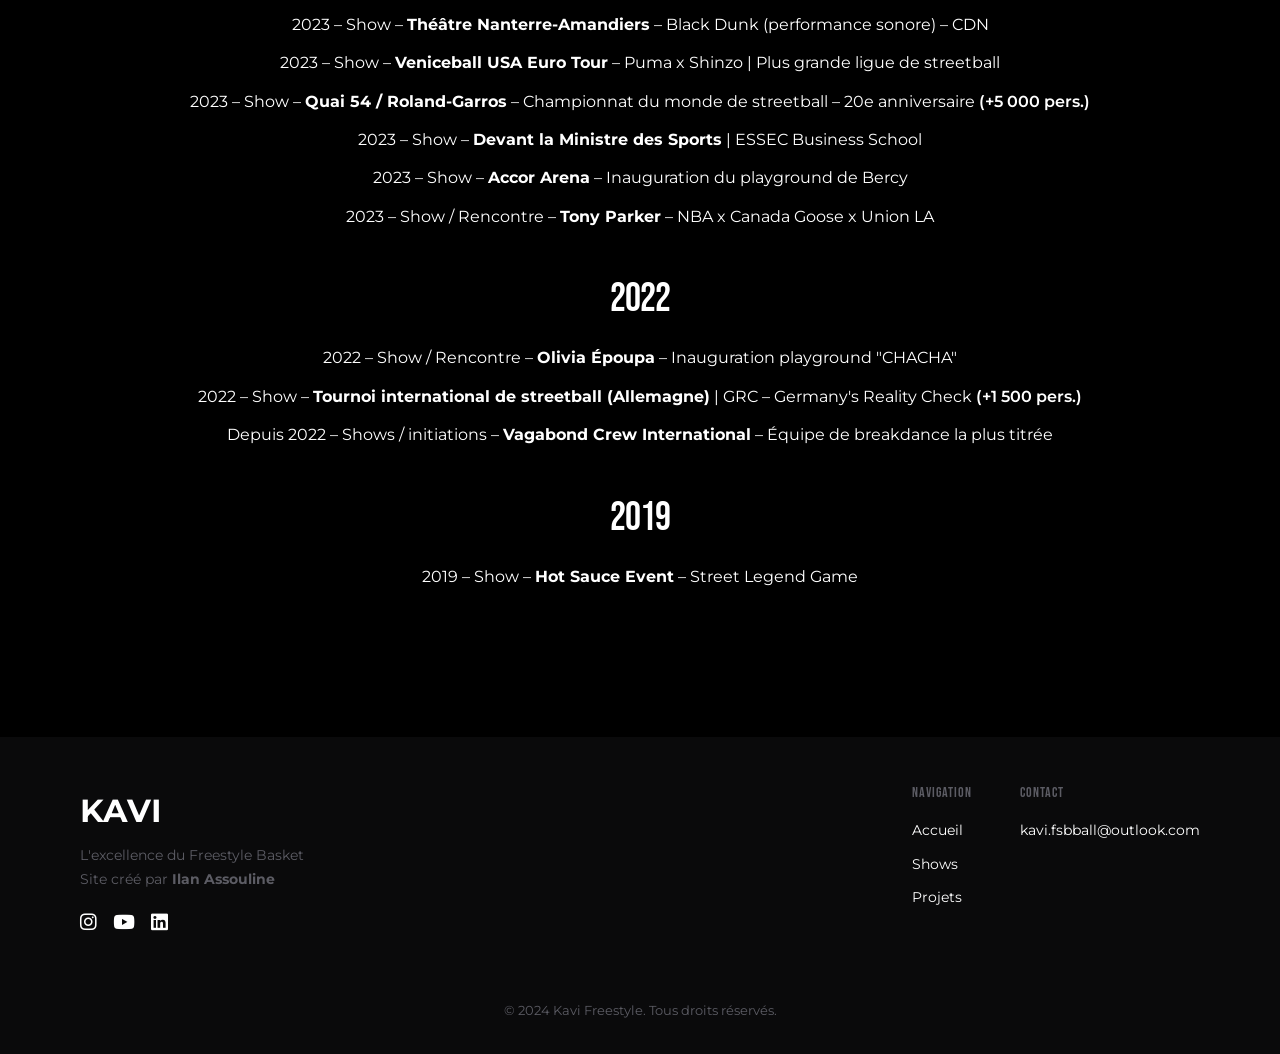
==== commit bac5ae7c: "Finition" ====
--- a/index.html
+++ b/index.html
@@ -330,7 +330,8 @@
                         class="grandes-dates-event-description">Paris 2024 x UNSS x Vagabond Crew</span></div>
                 <div class="grandes-dates-event"><span class="grandes-dates-event-year">2024</span> – <span
                         class="grandes-dates-event-type">Show</span> – <span class="grandes-dates-event-name">Paris La
-                        Défense Arena</span> – <span class="grandes-dates-event-description">La plus grande salle d'Europe
+                        Défense Arena</span> – <span class="grandes-dates-event-description">La plus grande salle
+                        d'Europe
                         | Racing 92 & Canal+</span> <span class="grandes-dates-event-audience">(+40 000 pers.)</span>
                 </div>
             </div>
@@ -393,13 +394,15 @@
         </div>
     </section>
 
-    <!-- Footer -->
+     <!-- Footer -->
     <footer class="footer">
         <div class="container">
             <div class="footer-content">
                 <div class="footer-brand">
                     <a href="index.html" class="logo">KAVI</a>
                     <p>L'excellence du Freestyle Basket</p>
+                    <p>Site créé par <a href="https://ilanassouline.vercel.app" class="footer-ilan" target="_blank" rel="noopener" >Ilan
+                            Assouline</a></p>
                     <div class="footer-social">
                         <a href="https://instagram.com/kavi_fsbb" aria-label="Instagram"><i
                                 class="fab fa-instagram"></i></a>
@@ -407,6 +410,7 @@
                         <a href="https://fr.linkedin.com/in/kavi-thiagarajah-freestylebasket" aria-label="LinkedIn"><i
                                 class="fab fa-linkedin"></i></a>
                     </div>
+                     
                 </div>
                 <div class="footer-links">
                     <div>
@@ -417,6 +421,7 @@
                             <li><a href="projets.html">Projets</a></li>
                         </ul>
                     </div>
+                   
                     <div>
                         <h4>Contact</h4>
                         <ul>
@@ -430,6 +435,7 @@
             </div>
         </div>
     </footer>
+
 
     <!-- Scripts -->
     <script src="https://unpkg.com/aos@next/dist/aos.js"></script>
@@ -458,9 +464,10 @@
 
     <!-- Styles inlined pour Grandes Dates (reprend tes classes existantes) -->
     <style>
-        .grandes-dates-event-name{
+        .grandes-dates-event-name {
             font-weight: bold;
         }
+
         .grandes-dates-container {
             max-width: 960px;
             margin: 0 auto;
--- a/css/global.css
+++ b/css/global.css
@@ -730,7 +730,12 @@
     gap: 2rem;
     margin-bottom: 2rem;
 }
-
+.footer-ilan{
+  font-weight: bold;
+}
+.footer-ilan:hover{
+  color: white;
+}
 .footer-brand {
     flex: 1;
 }
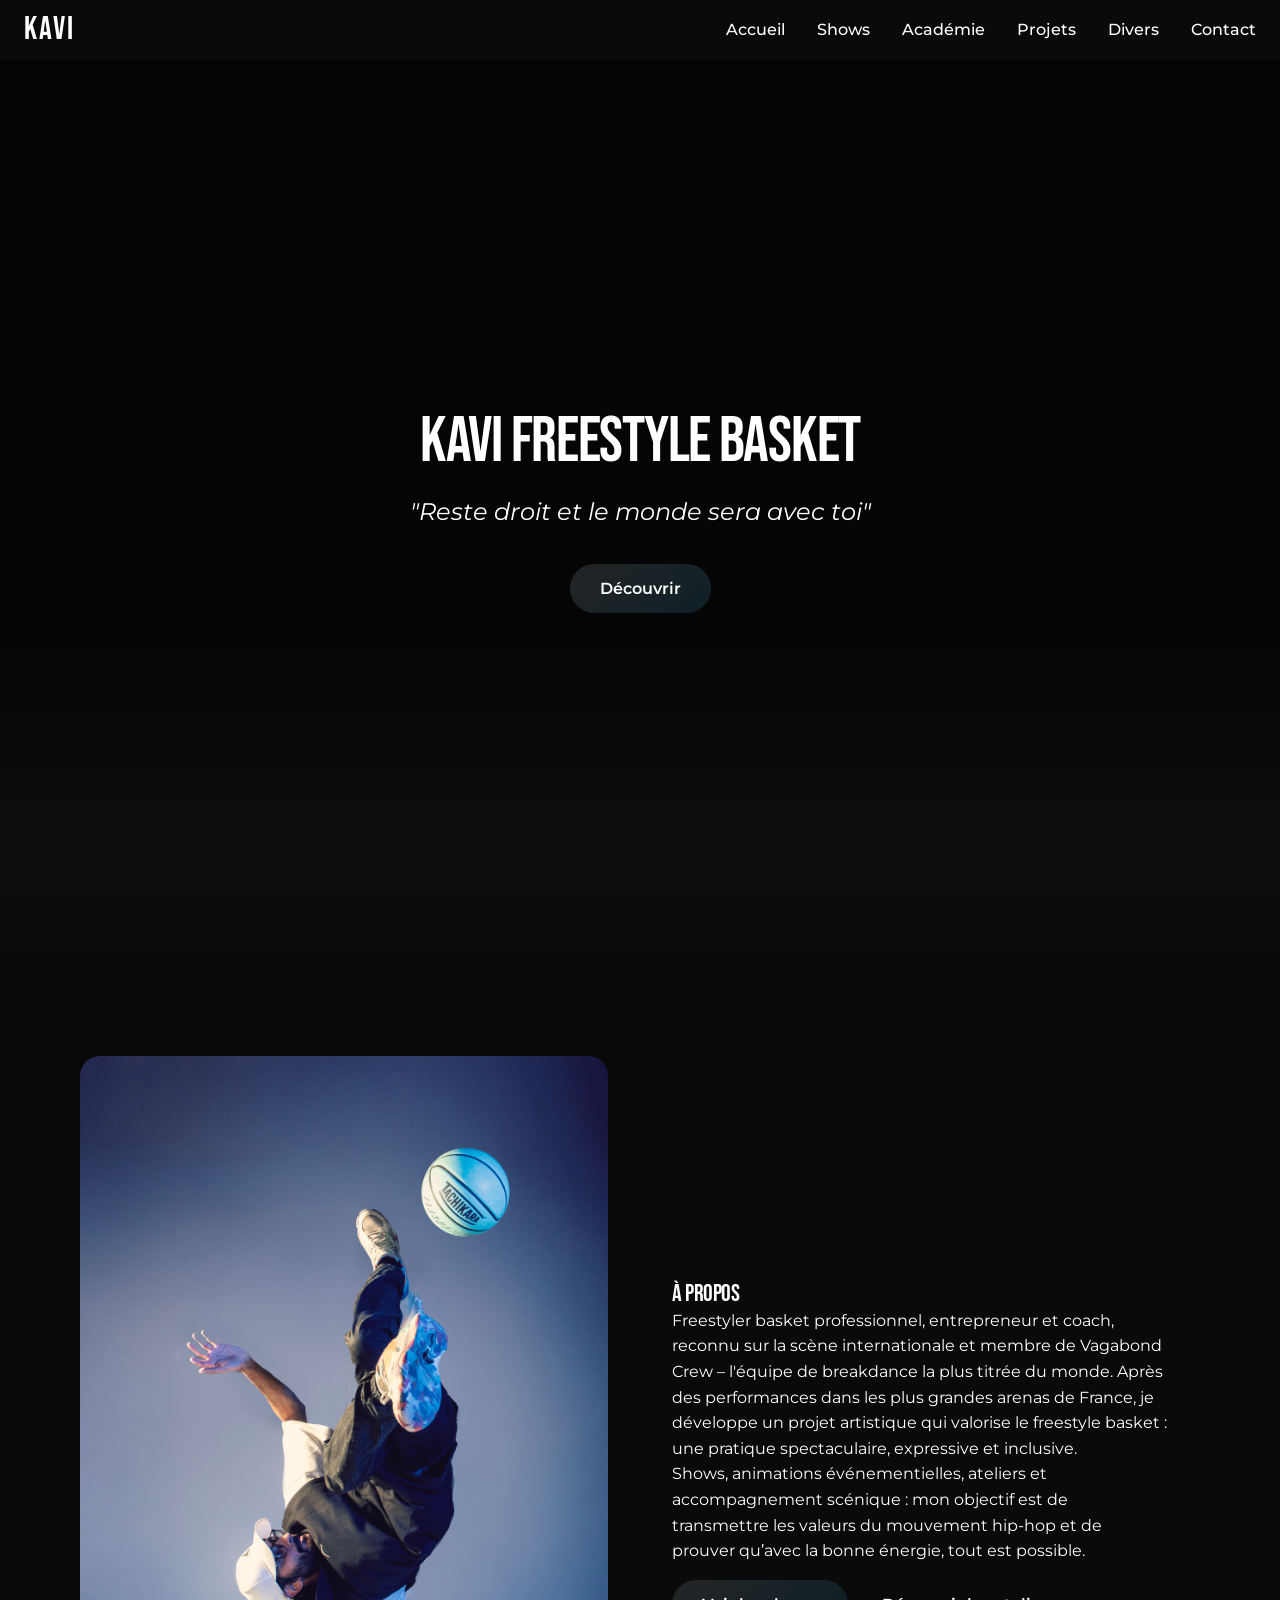
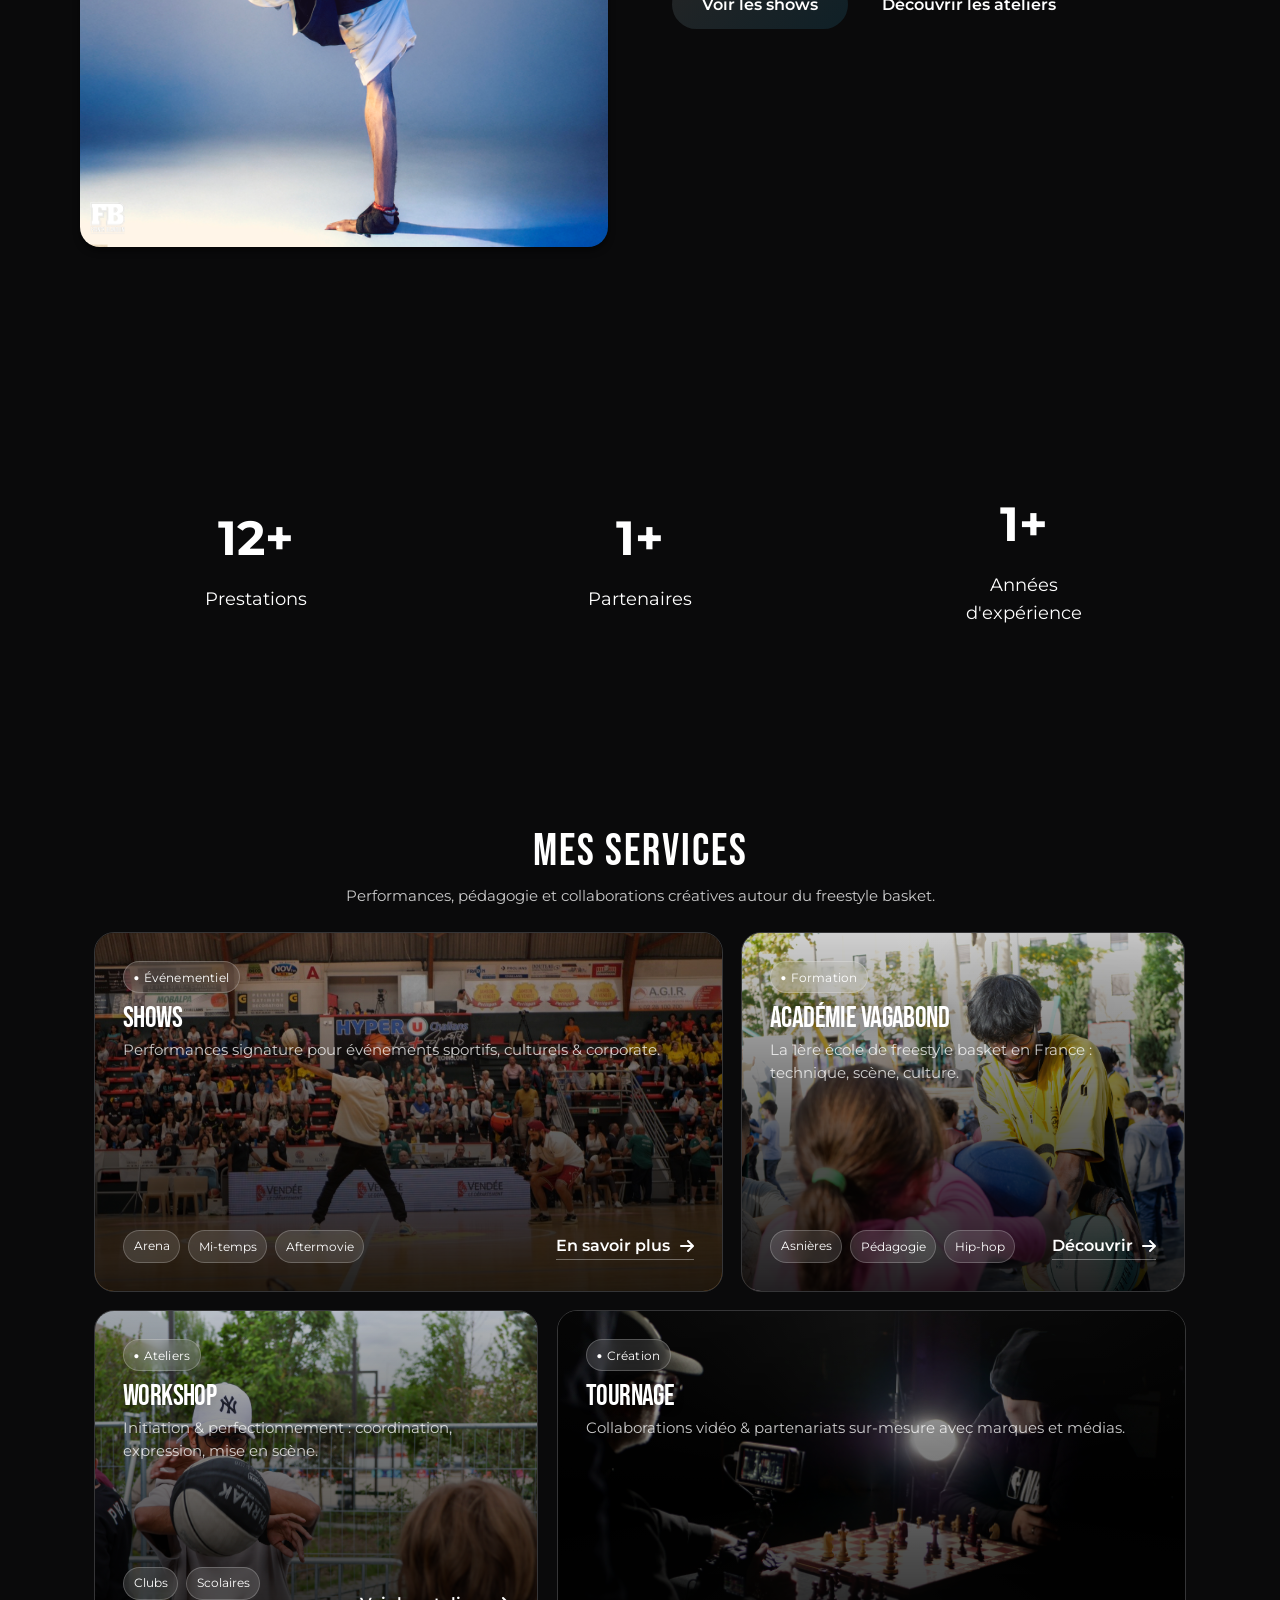
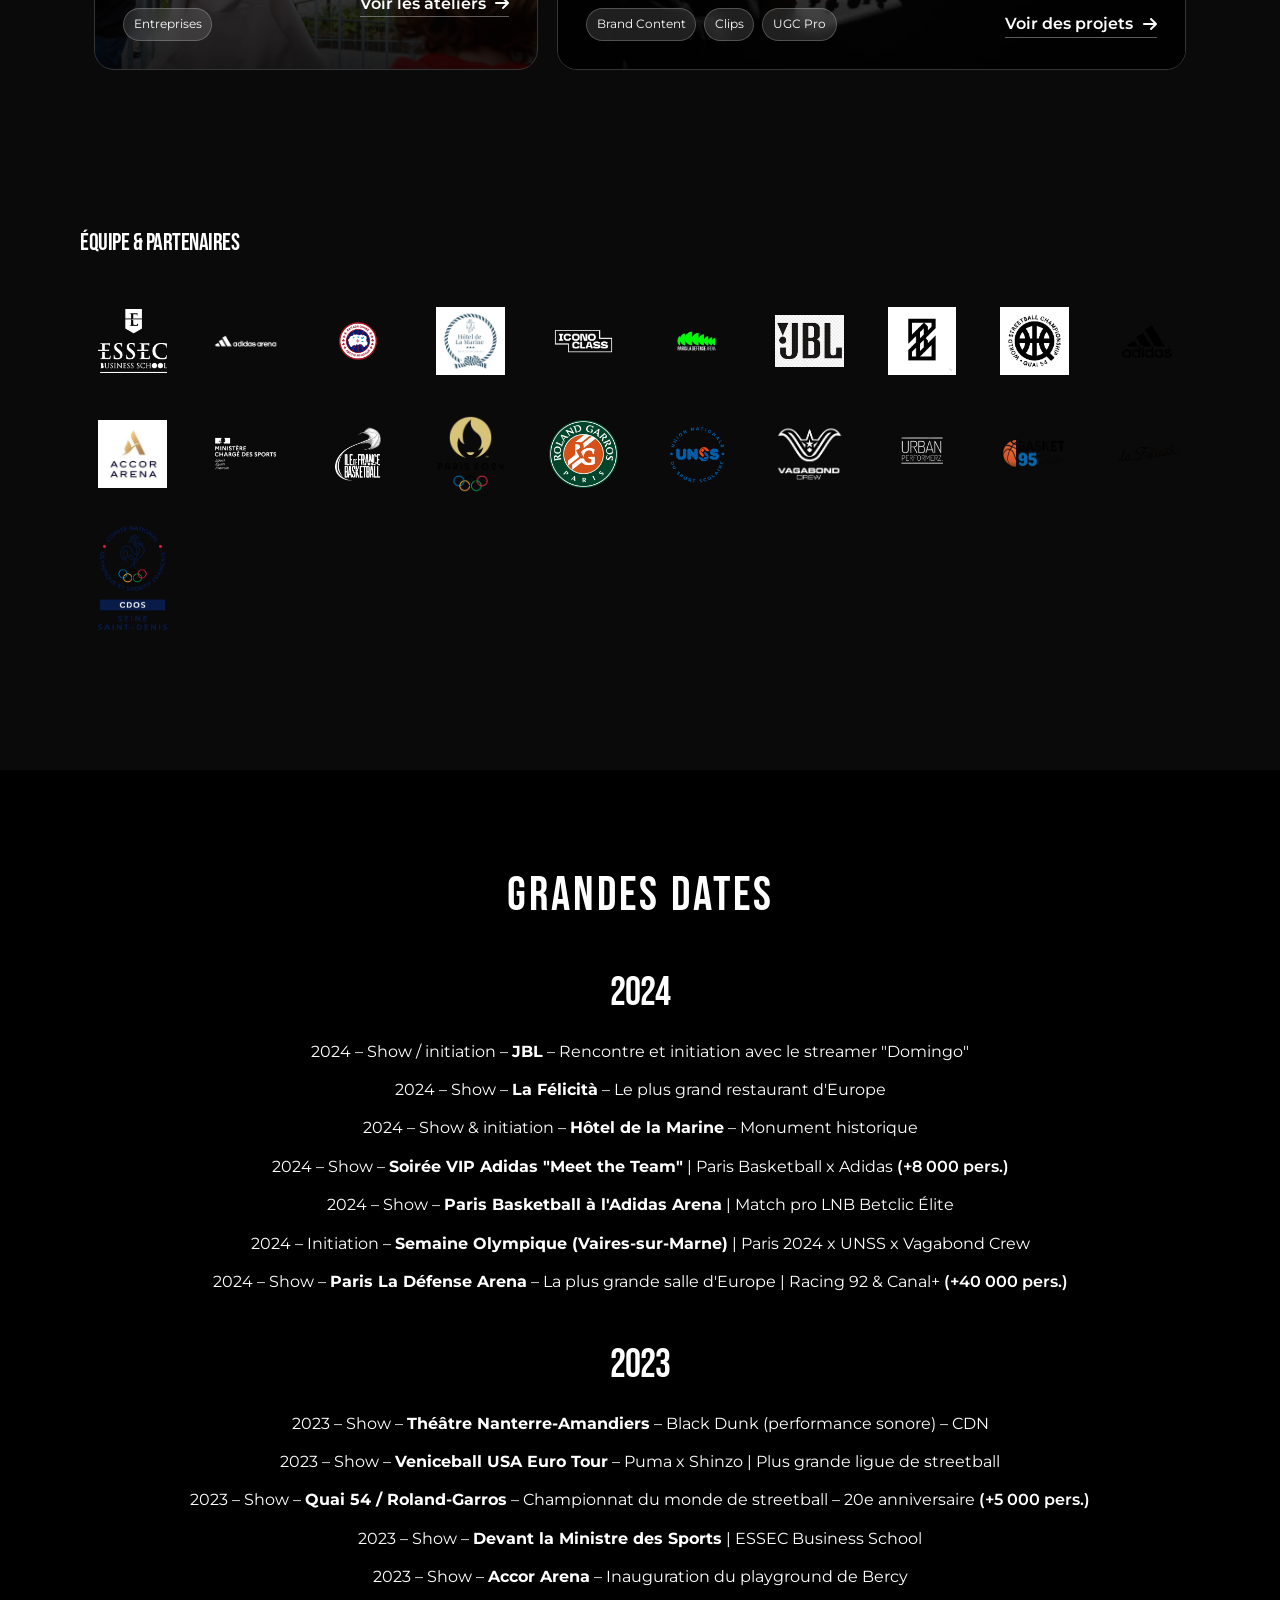
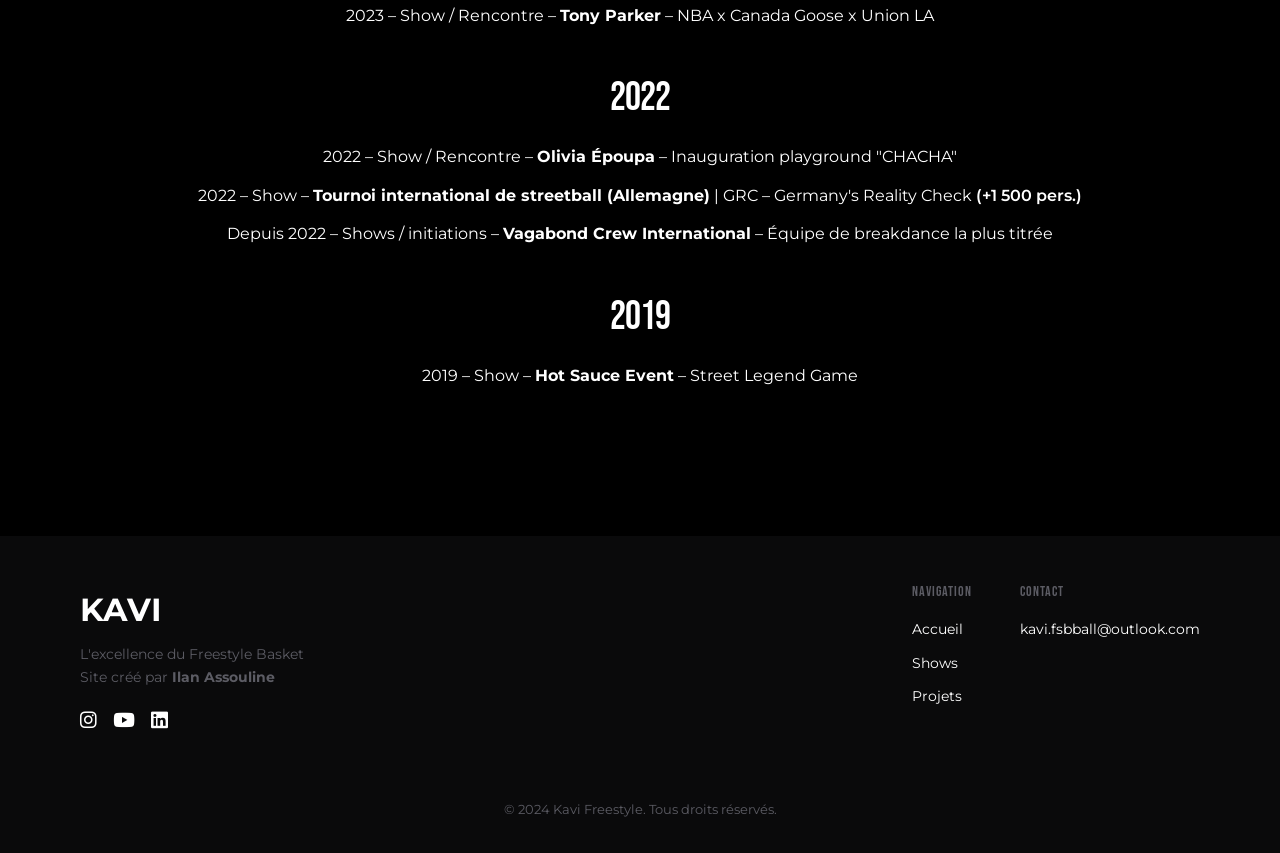
==== commit 8c7e4ebc: "Changement style page" ====
--- a/index.html
+++ b/index.html
@@ -37,6 +37,7 @@
 
     <!-- Styles & polices -->
     <link rel="stylesheet" href="css/global.css" />
+    <link rel="stylesheet" href="css/index.css" />
     <link rel="preconnect" href="https://fonts.googleapis.com" />
     <link rel="preconnect" href="https://fonts.gstatic.com" crossorigin />
     <link
@@ -181,43 +182,109 @@
         </div>
     </section>
 
-    <!-- Services Section -->
-    <section id="services" class="section" style="margin: 1rem;">
+    <!-- Services Section – 2025 -->
+    <section id="services" class="section services-2025">
         <div class="container">
-            <h2 class="section-title" data-aos="fade-up">Mes services</h2>
-            <div class="services-grid">
-                <div class="service-card" data-aos="fade-up">
-                    <img src="/assets/images/presentation/Screenshot_20240610_215629_Video Player.jpg"
-                        alt="Shows de freestyle basket" />
-                    <h3>Shows</h3>
-                    <p>Performances uniques de freestyle basket pour vos événements (sportifs, culturels, entreprises).
-                    </p>
-                    <p><a href="shows.html" class="text-link">En savoir plus</a></p>
-                </div>
-                <div class="service-card" data-aos="fade-up" data-aos-delay="100">
-                    <img src="/assets/images/presentation/P1099244.jpg"
-                        alt="Académie Vagabond – formation freestyle basket" />
-                    <h3>Académie Vagabond</h3>
-                    <p>La 1ère école de freestyle basket en France (Asnières‑sur‑Seine) : pédagogie, scène, culture
-                        hip‑hop.</p>
-                    <p><a href="academie.html" class="text-link">Découvrir l'académie</a></p>
-                </div>
-                <div class="service-card" data-aos="fade-up" data-aos-delay="100">
-                    <img src="/assets/images/presentation/IMG_0631.jpg" alt="Workshop freestyle basket" />
-                    <h3>Workshop</h3>
-                    <p>Ateliers d'initiation et perfectionnement : technique, expression, coordination et mise en scène.
-                    </p>
-                    <p><a href="workshop.html" class="text-link">Voir les ateliers</a></p>
-                </div>
-                <div class="service-card" data-aos="fade-up" data-aos-delay="200">
-                    <img src="/assets/images/presentation/P1099647.jpg" alt="Tournage et partenariat créatif" />
-                    <h3>Tournage</h3>
-                    <p>Collaborations vidéo et partenariats créatifs sur mesure (marques, médias, artistes).</p>
-                    <p><a href="projets.html" class="text-link">Voir des projets</a></p>
-                </div>
+            <div class="services-2025-head" data-aos="fade-up">
+                <h2 class="section-title">Mes services</h2>
+                <p class="section-kicker">Performances, pédagogie et collaborations créatives autour du freestyle
+                    basket.</p>
+            </div>
+
+            <div class="services-tiles">
+                <!-- Tile 1 -->
+                <article class="service-tile" data-aos="zoom-in" data-tilt>
+                    <a href="shows.html" class="service-link" aria-label="En savoir plus sur les shows">
+                        <div class="service-bg"
+                            style="--bg:url('/assets/images/presentation/Screenshot_20240610_215629_Video Player.jpg');">
+                        </div>
+                        <div class="service-overlay"></div>
+                        <header class="service-header">
+                            <span class="badge">Événementiel</span>
+                            <h3 class="service-title">Shows</h3>
+                            <p class="service-desc">Performances signature pour événements sportifs, culturels &
+                                corporate.</p>
+                        </header>
+                        <footer class="service-footer">
+                            <ul class="service-tags" aria-label="Exemples">
+                                <li>Arena</li>
+                                <li>Mi-temps</li>
+                                <li>Aftermovie</li>
+                            </ul>
+                            <span class="cta">En savoir plus <i class="fa-solid fa-arrow-right"></i></span>
+                        </footer>
+                    </a>
+                </article>
+
+                <!-- Tile 2 -->
+                <article class="service-tile" data-aos="zoom-in" data-aos-delay="75" data-tilt>
+                    <a href="academie.html" class="service-link" aria-label="Découvrir l'académie">
+                        <div class="service-bg" style="--bg:url('/assets/images/presentation/P1099244.jpg');"></div>
+                        <div class="service-overlay"></div>
+                        <header class="service-header">
+                            <span class="badge">Formation</span>
+                            <h3 class="service-title">Académie Vagabond</h3>
+                            <p class="service-desc">La 1ère école de freestyle basket en France : technique, scène,
+                                culture.</p>
+                        </header>
+                        <footer class="service-footer">
+                            <ul class="service-tags">
+                                <li>Asnières</li>
+                                <li>Pédagogie</li>
+                                <li>Hip-hop</li>
+                            </ul>
+                            <span class="cta">Découvrir <i class="fa-solid fa-arrow-right"></i></span>
+                        </footer>
+                    </a>
+                </article>
+
+                <!-- Tile 3 -->
+                <article class="service-tile" data-aos="zoom-in" data-aos-delay="150" data-tilt>
+                    <a href="workshop.html" class="service-link" aria-label="Voir les ateliers">
+                        <div class="service-bg" style="--bg:url('/assets/images/presentation/IMG_0631.jpg');"></div>
+                        <div class="service-overlay"></div>
+                        <header class="service-header">
+                            <span class="badge">Ateliers</span>
+                            <h3 class="service-title">Workshop</h3>
+                            <p class="service-desc">Initiation & perfectionnement : coordination, expression, mise en
+                                scène.</p>
+                        </header>
+                        <footer class="service-footer">
+                            <ul class="service-tags">
+                                <li>Clubs</li>
+                                <li>Scolaires</li>
+                                <li>Entreprises</li>
+                            </ul>
+                            <span class="cta">Voir les ateliers <i class="fa-solid fa-arrow-right"></i></span>
+                        </footer>
+                    </a>
+                </article>
+
+                <!-- Tile 4 -->
+                <article class="service-tile" data-aos="zoom-in" data-aos-delay="225" data-tilt>
+                    <a href="projets.html" class="service-link" aria-label="Voir des projets de tournage">
+                        <div class="service-bg" style="--bg:url('/assets/images/presentation/P1099647.jpg');"></div>
+                        <div class="service-overlay"></div>
+                        <header class="service-header">
+                            <span class="badge">Création</span>
+                            <h3 class="service-title">Tournage</h3>
+                            <p class="service-desc">Collaborations vidéo & partenariats sur-mesure avec marques et
+                                médias.</p>
+                        </header>
+                        <footer class="service-footer">
+                            <ul class="service-tags">
+                                <li>Brand Content</li>
+                                <li>Clips</li>
+                                <li>UGC Pro</li>
+                            </ul>
+                            <span class="cta">Voir des projets <i class="fa-solid fa-arrow-right"></i></span>
+                        </footer>
+                    </a>
+                </article>
             </div>
         </div>
     </section>
+
 
     <!-- Team & Partners -->
     <section class="section team-partners" id="partners">
@@ -394,14 +461,15 @@
         </div>
     </section>
 
-     <!-- Footer -->
+    <!-- Footer -->
     <footer class="footer">
         <div class="container">
             <div class="footer-content">
                 <div class="footer-brand">
                     <a href="index.html" class="logo">KAVI</a>
                     <p>L'excellence du Freestyle Basket</p>
-                    <p>Site créé par <a href="https://ilanassouline.vercel.app" class="footer-ilan" target="_blank" rel="noopener" >Ilan
+                    <p>Site créé par <a href="https://ilanassouline.vercel.app" class="footer-ilan" target="_blank"
+                            rel="noopener">Ilan
                             Assouline</a></p>
                     <div class="footer-social">
                         <a href="https://instagram.com/kavi_fsbb" aria-label="Instagram"><i
@@ -410,7 +478,7 @@
                         <a href="https://fr.linkedin.com/in/kavi-thiagarajah-freestylebasket" aria-label="LinkedIn"><i
                                 class="fab fa-linkedin"></i></a>
                     </div>
-                     
+
                 </div>
                 <div class="footer-links">
                     <div>
@@ -421,7 +489,7 @@
                             <li><a href="projets.html">Projets</a></li>
                         </ul>
                     </div>
-                   
+
                     <div>
                         <h4>Contact</h4>
                         <ul>
@@ -462,6 +530,7 @@
     </script>
     <script src="js/main.js"></script>
 
+
     <!-- Styles inlined pour Grandes Dates (reprend tes classes existantes) -->
     <style>
         .grandes-dates-event-name {
--- a/css/index.css
+++ b/css/index.css
@@ -0,0 +1,132 @@
+/* Services 2025 */
+:root{
+  --glass-bg: rgba(255,255,255,0.06);
+  --glass-stroke: rgba(255,255,255,0.18);
+  --text-strong:#fff;
+  --text-soft: rgba(255,255,255,0.78);
+  --chip-bg: rgba(255,255,255,0.12);
+  --chip-stroke: rgba(255,255,255,0.22);
+  --blur: 14px;
+}
+
+.services-2025{
+  margin: 0; padding: 4rem 1rem;
+}
+.services-2025-head{
+  text-align:center; margin-bottom: 1.5rem;
+}
+.services-2025 .section-title{
+  font-family: 'Bebas Neue', cursive;
+  font-size: clamp(2rem,3.5vw,3rem);
+  color:#fff; letter-spacing:2px; text-transform:uppercase;
+}
+.section-kicker{
+  color: var(--text-soft);
+  margin-top:.5rem; font-size: .95rem;
+}
+
+.services-tiles{
+  display:grid; gap: clamp(12px,1.8vw,18px);
+  grid-template-columns: repeat(12, 1fr);
+  margin-top: 1.5rem;
+}
+
+/* Tuiles fluides avec ratio contrôlé */
+.service-tile{
+  grid-column: span 6;
+  position:relative; isolation:isolate; overflow:hidden;
+  border-radius: 20px;
+  min-height: clamp(220px, 36vw, 360px);
+  backdrop-filter: blur(var(--blur));
+  transform: translateZ(0);
+  will-change: transform, box-shadow;
+  transition: box-shadow .4s ease, transform .4s ease;
+  border: 1px solid var(--glass-stroke);
+}
+.service-tile:nth-child(1){ grid-column: span 7; }
+.service-tile:nth-child(2){ grid-column: span 5; }
+.service-tile:nth-child(3){ grid-column: span 5; }
+.service-tile:nth-child(4){ grid-column: span 7; }
+
+@media (max-width: 920px){
+  .service-tile{ grid-column: span 12; }
+}
+
+/* Fond image + overlay dégradé directionnel */
+.service-bg{
+  position:absolute; inset:0; z-index:-2;
+  background-image: var(--bg);
+  background-size: cover; background-position: center;
+  filter: saturate(1.05) contrast(1.05) brightness(.9);
+  transform: scale(1.02);
+  transition: transform .6s ease, filter .6s ease;
+}
+.service-overlay{
+  position:absolute; inset:0; z-index:-1;
+  background:
+    radial-gradient(90% 80% at 80% 20%, rgba(0,0,0,0.1), transparent 50%),
+    linear-gradient(180deg, rgba(0,0,0,.10) 0%, rgba(0,0,0,.65) 65%, rgba(0,0,0,.85) 100%),
+    conic-gradient(from 180deg at 50% 50%, rgba(255,255,255,.06), rgba(255,255,255,0) 25%, rgba(255,255,255,.08) 50%, rgba(255,255,255,0) 75%, rgba(255,255,255,.06));
+  mix-blend-mode: normal;
+}
+
+/* Contenu */
+.service-link{ display:flex; flex-direction:column; justify-content:space-between; height:100%; padding: clamp(16px, 2.2vw, 28px); color: inherit; text-decoration:none; }
+.service-header{ color:#fff; max-width: 60ch; }
+.badge{
+  display:inline-flex; align-items:center; gap:.5ch;
+  padding:.35rem .6rem; border-radius:999px;
+  font-size:.75rem; letter-spacing:.2px;
+  color:#fff; background: var(--chip-bg); border:1px solid var(--chip-stroke);
+  backdrop-filter: blur(8px);
+}
+.badge::before{ content:"●"; font-size:.6rem; }
+
+.service-title{
+  margin:.6rem 0 .25rem 0;
+  font-size: clamp(1.4rem, 2.3vw, 2rem);
+  line-height:1.1; color: var(--text-strong);
+  text-shadow: 0 1px 12px rgba(0,0,0,.25);
+}
+.service-desc{
+  color: var(--text-soft);
+  font-size: .95rem; line-height:1.5;
+}
+
+.service-footer{
+  display:flex; align-items:center; justify-content:space-between;
+  gap: 1rem; margin-top: 1rem;
+}
+.service-tags{
+  list-style:none; display:flex; gap:.5rem; margin:0; padding:0; flex-wrap:wrap;
+}
+.service-tags li{
+  padding:.35rem .6rem; border-radius: 999px;
+  font-size:.78rem; color:#fff; background: var(--chip-bg); border:1px solid var(--chip-stroke);
+  backdrop-filter: blur(6px);
+}
+.cta{
+  display:inline-flex; align-items:center; gap:.6rem;
+  font-weight:600; color:#fff; white-space:nowrap;
+  border-bottom: 1px solid rgba(255,255,255,.35);
+  transition: transform .25s ease, border-color .25s ease;
+}
+
+/* Interactions */
+.service-tile:hover{
+  transform: translateY(-2px);
+  box-shadow: 0 20px 40px rgba(0,0,0,.35), inset 0 0 0 1px rgba(255,255,255,.06);
+}
+.service-tile:hover .service-bg{
+  transform: scale(1.06);
+  filter: saturate(1.12) contrast(1.08) brightness(.95);
+}
+.service-tile:hover .cta{
+  border-color: rgba(255,255,255,.6);
+  transform: translateX(2px);
+}
+
+/* Accessibilité & motion */
+@media (prefers-reduced-motion: reduce){
+  .service-tile, .service-bg, .cta{ transition:none !important; }
+}
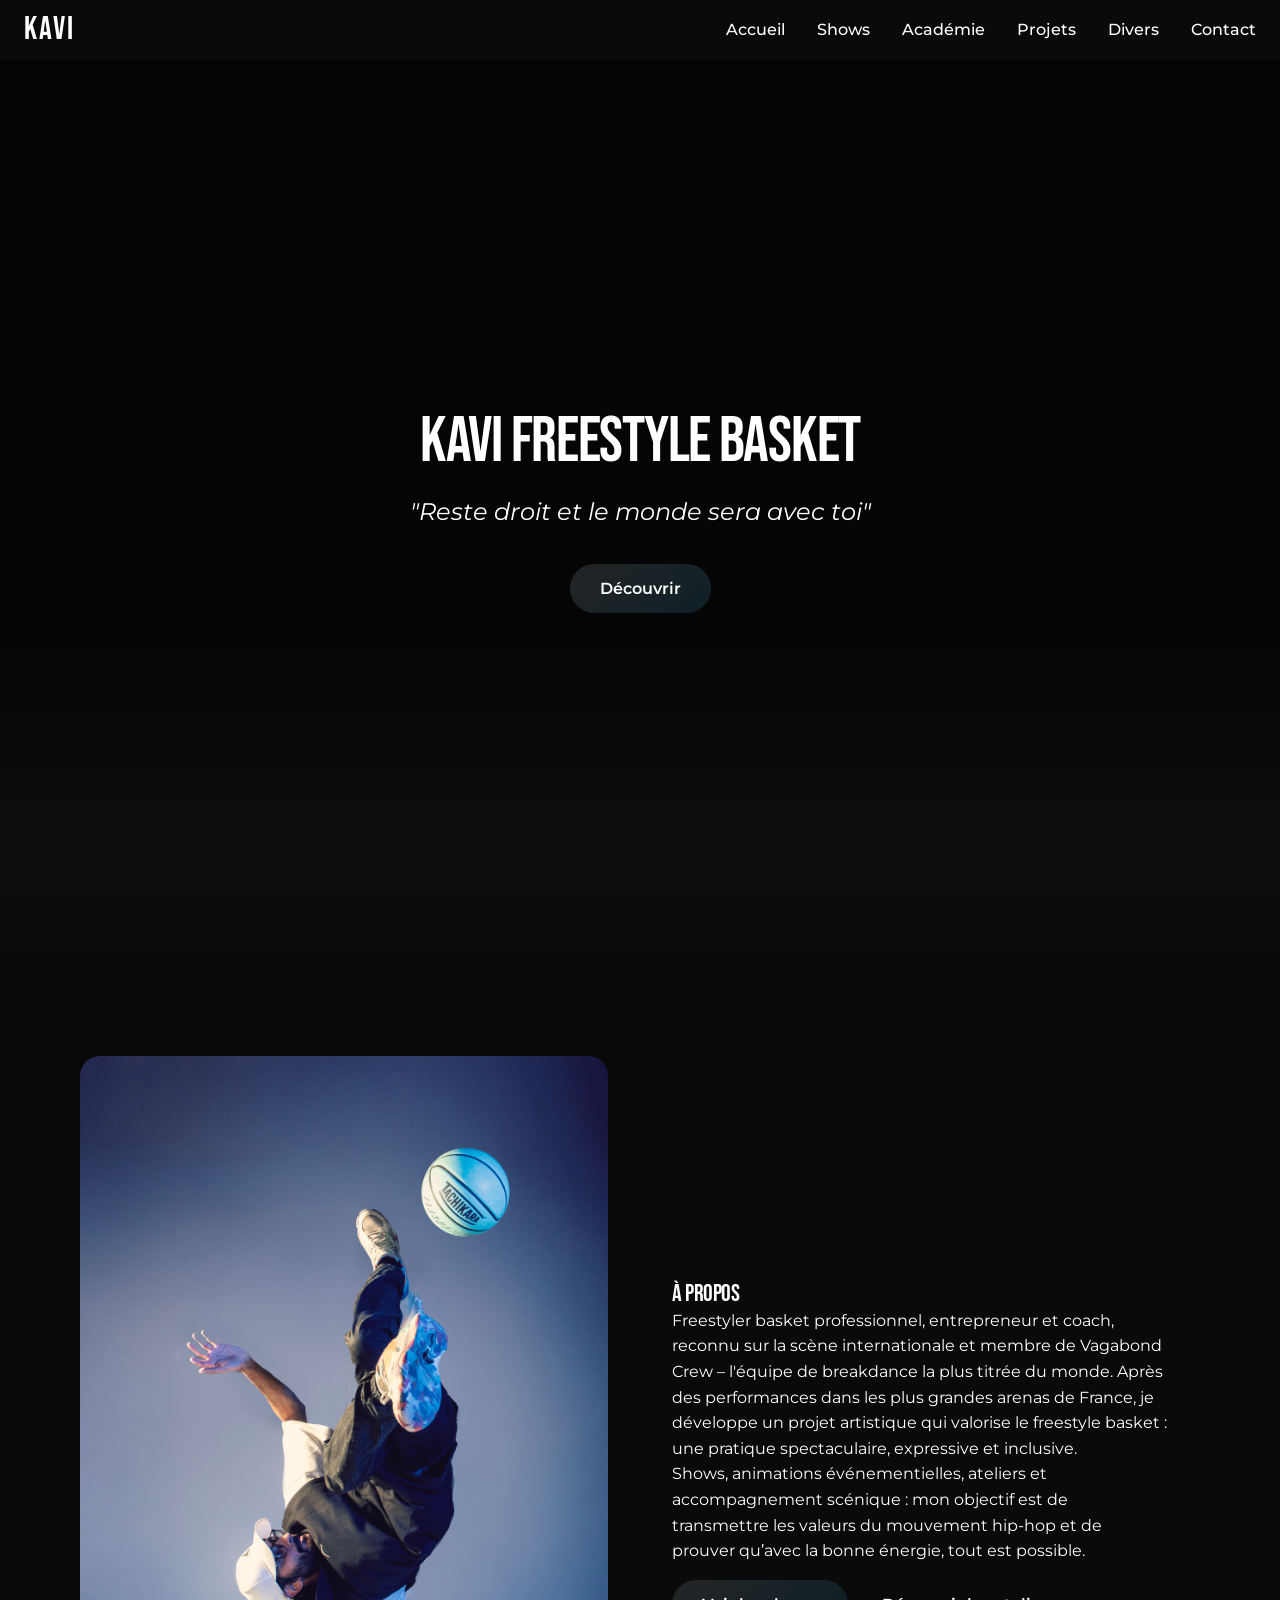
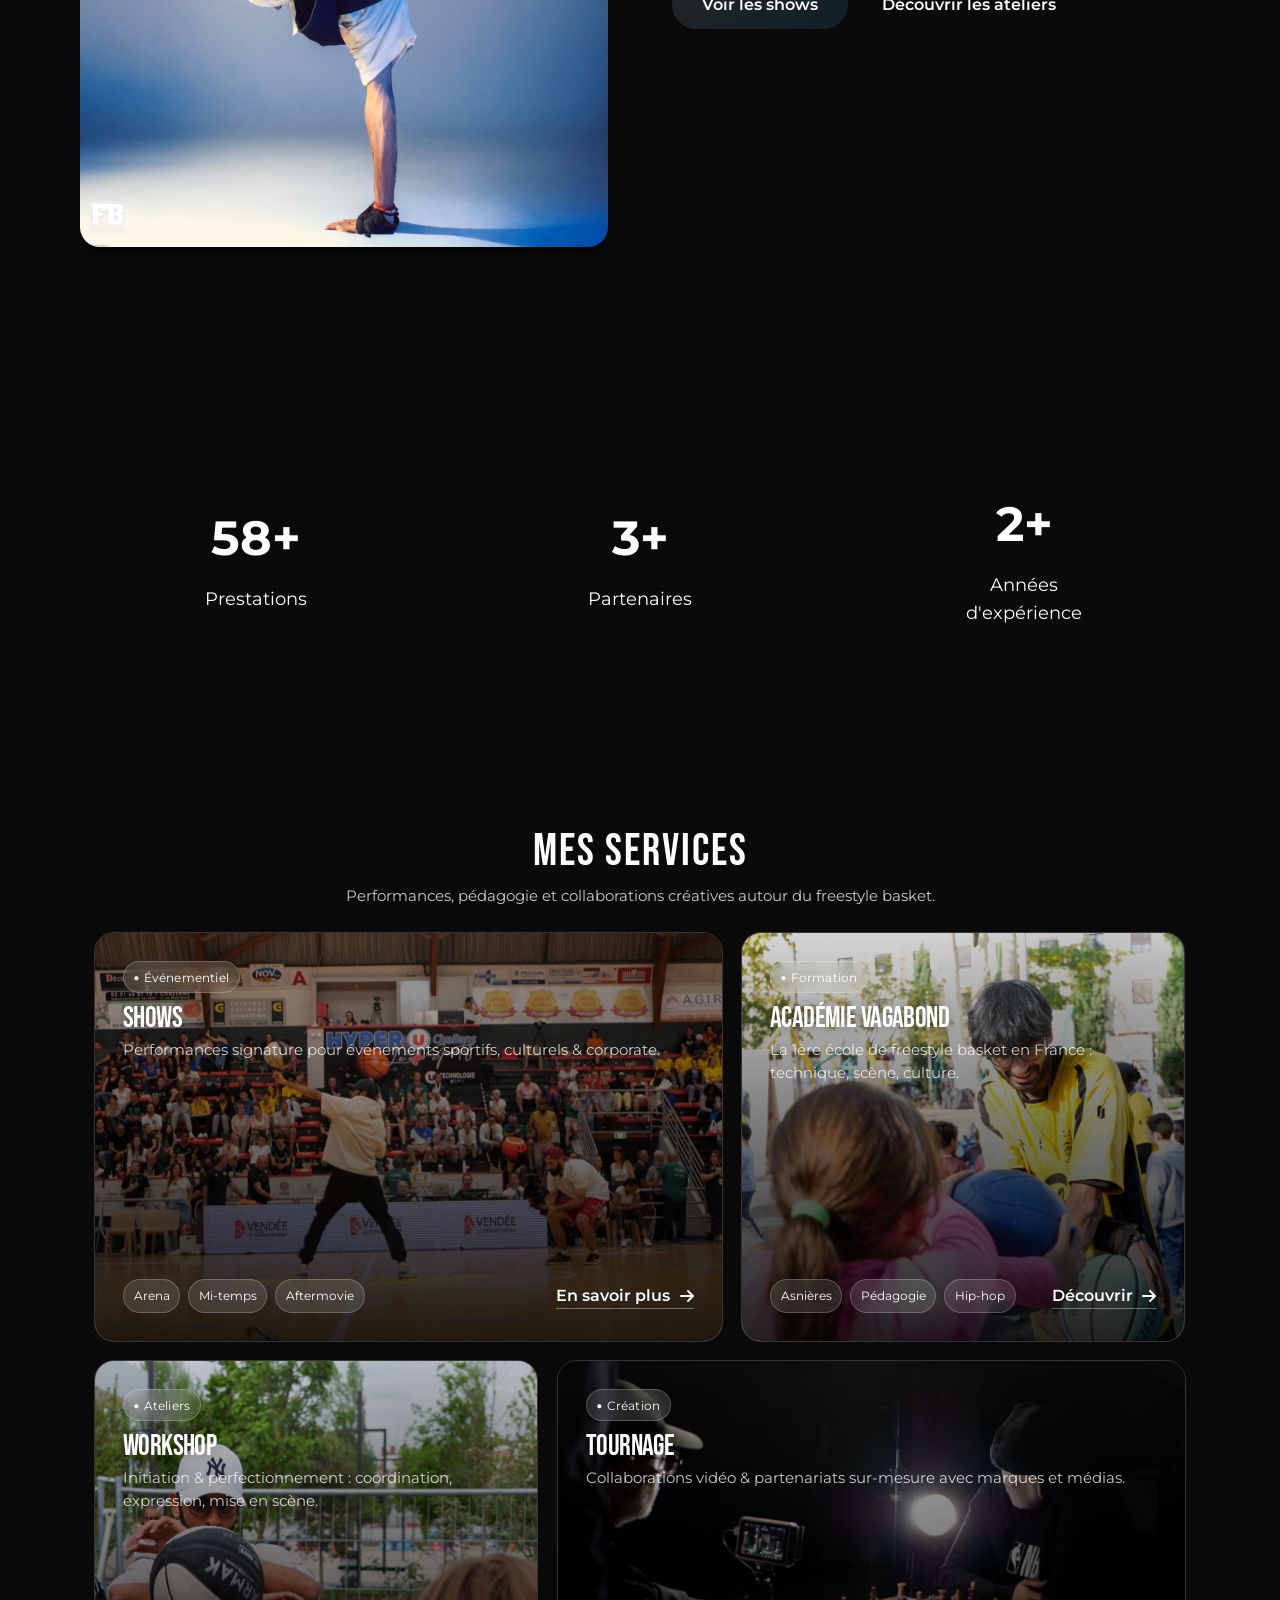
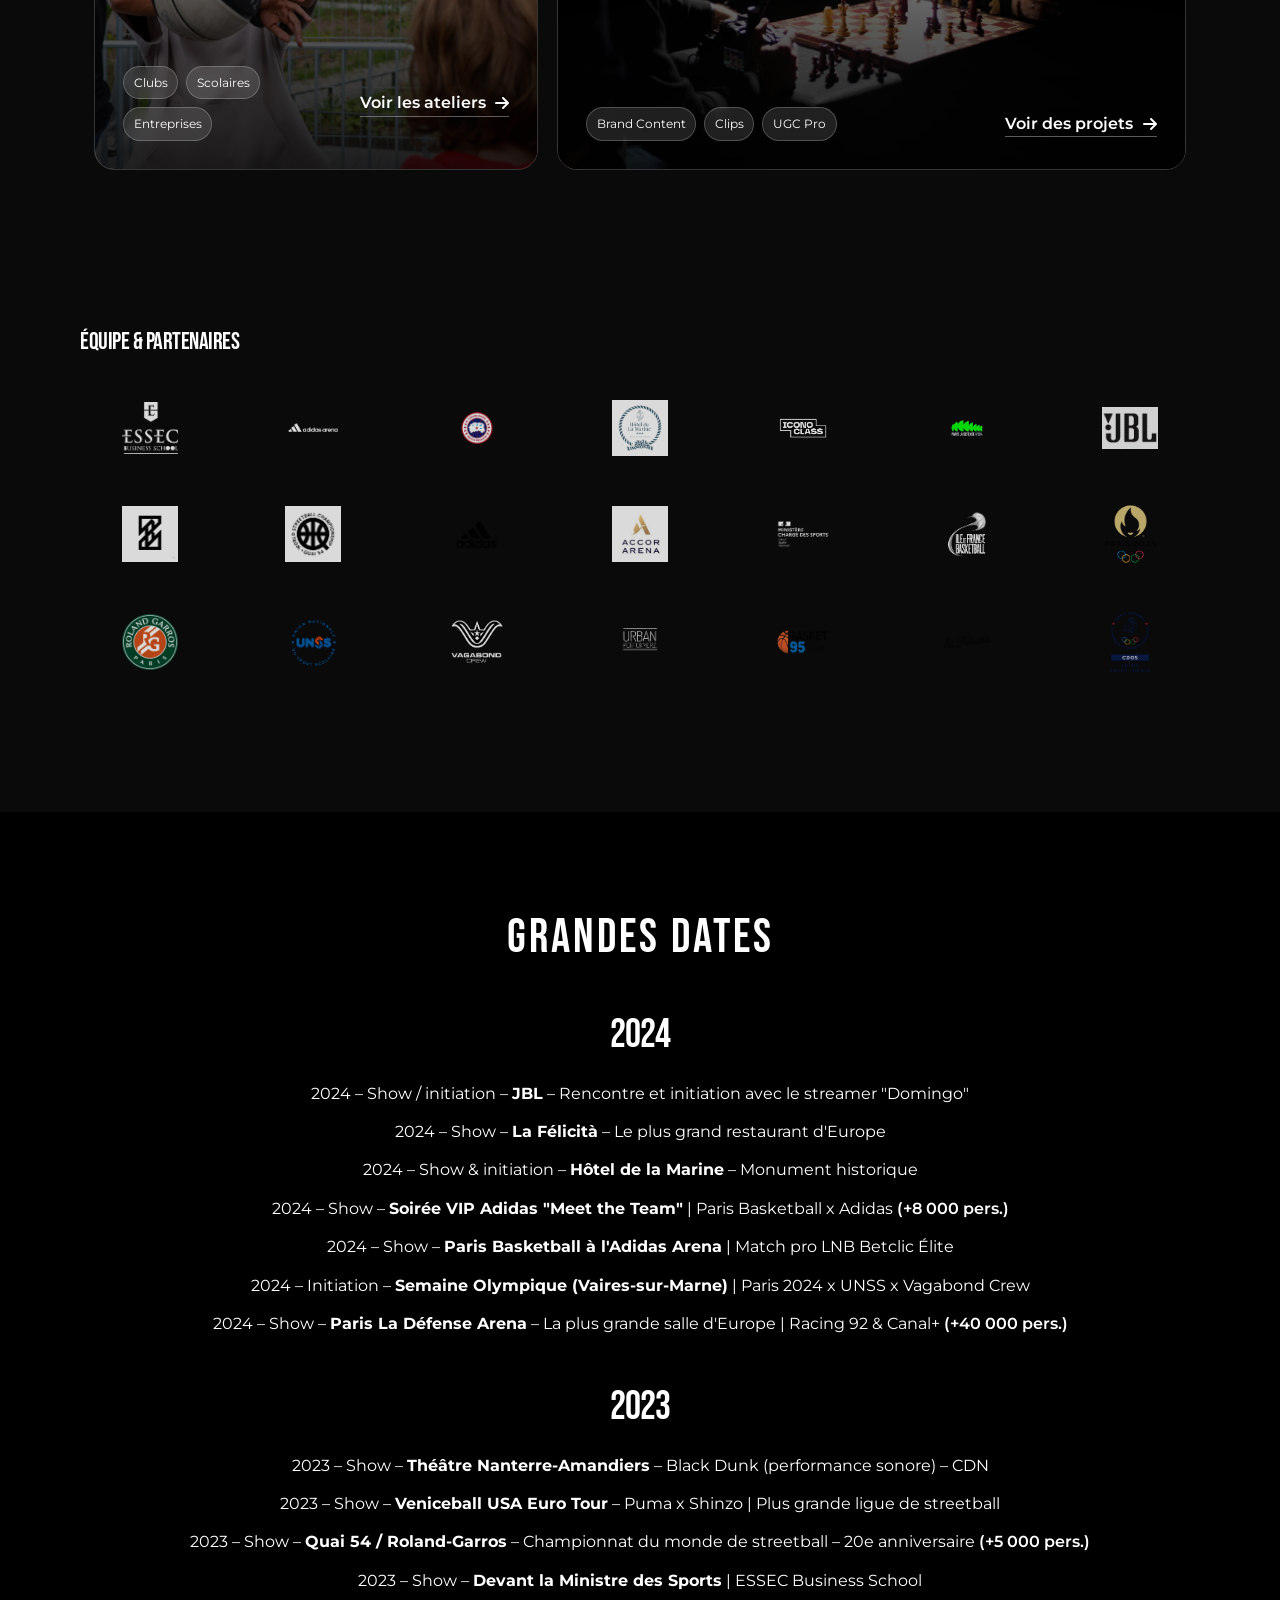
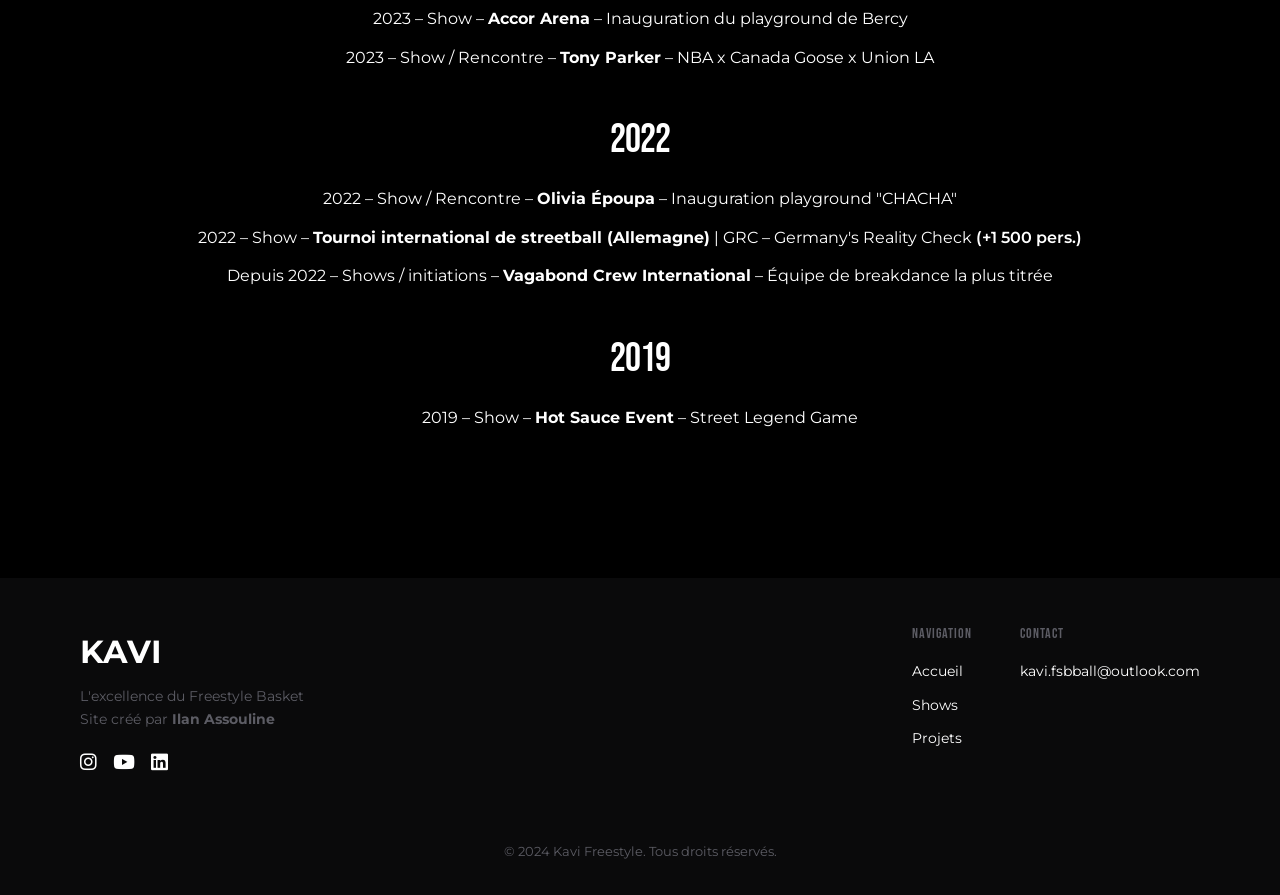
==== commit 51778340: "navbar mobile" ====
--- a/index.html
+++ b/index.html
@@ -510,26 +510,114 @@
     <script>
         // AOS init
         AOS.init({ duration: 800, offset: 100, once: true });
-
-        // Navigation mobile
-        const hamburger = document.querySelector('.hamburger');
-        const navLinks = document.querySelector('.nav-links');
-        if (hamburger && navLinks) {
-            hamburger.addEventListener('click', () => {
-                const expanded = hamburger.getAttribute('aria-expanded') === 'true' || false;
-                hamburger.setAttribute('aria-expanded', String(!expanded));
-                navLinks.classList.toggle('open');
+    </script>
+
+    <script src="js/main.js"></script>
+
+    <script>
+        (function () {
+            const drawer = document.querySelector('.navbar .nav-links');
+            const burger = document.querySelector('.hamburger');
+            if (!drawer) return;
+
+            // crée un backdrop si absent
+            let backdrop = document.querySelector('.nav-backdrop');
+            if (!backdrop) {
+                backdrop = document.createElement('div');
+                backdrop.className = 'nav-backdrop';
+                document.body.appendChild(backdrop);
+            }
+
+            const open = () => {
+                drawer.classList.add('open');
+                backdrop.classList.add('show');
+                document.body.style.overflow = 'hidden';
+            };
+            const close = () => {
+                drawer.classList.remove('open');
+                backdrop.classList.remove('show');
+                drawer.style.transform = '';
+                backdrop.style.opacity = '';
+                document.body.style.overflow = '';
+            };
+
+            // hooks existants
+            burger && burger.addEventListener('click', () => {
+                drawer.classList.contains('open') ? close() : open();
             });
-            document.querySelectorAll('.nav-links a').forEach(link => {
-                link.addEventListener('click', () => {
-                    navLinks.classList.remove('open');
-                    hamburger.setAttribute('aria-expanded', 'false');
-                });
-            });
-        }
+            backdrop.addEventListener('click', close);
+            drawer.querySelectorAll('a').forEach(a => a.addEventListener('click', close));
+
+            // ==== SWIPE-TO-CLOSE (droite -> gauche) ====
+            let startX = 0, startY = 0, dragging = false, moved = false, lastTx = 0, t0 = 0;
+
+            const start = (x, y) => {
+                if (!drawer.classList.contains('open')) return; // on ne gère QUE la fermeture
+                startX = x; startY = y; lastTx = 0; moved = false; dragging = true;
+                t0 = Date.now();
+                drawer.style.transition = 'none';
+                backdrop.style.transition = 'none';
+            };
+
+            const move = (x, y) => {
+                if (!dragging) return;
+                const dx = x - startX;
+                const dy = y - startY;
+
+                // si le geste est plus vertical qu'horizontal, on annule le drag
+                if (!moved && Math.abs(dy) > Math.abs(dx)) {
+                    dragging = false;
+                    drawer.style.transition = ''; backdrop.style.transition = '';
+                    return;
+                }
+                moved = true;
+
+                // translation max entre 0 et -largeur
+                const w = drawer.offsetWidth || 300;
+                const tx = Math.min(0, Math.max(-w, dx));   // 0 (ouvert) -> -w (complètement fermé)
+                lastTx = tx;
+
+                // applique la translation et atténue le backdrop
+                drawer.style.transform = `translateX(${tx}px)`;
+                const pct = 1 - Math.min(1, Math.abs(tx) / w); // 1 (ouvert) -> 0 (fermé)
+                backdrop.style.opacity = String(0.45 * pct); // même échelle que le CSS
+            };
+
+            const end = () => {
+                if (!dragging) return;
+                dragging = false;
+                drawer.style.transition = ''; backdrop.style.transition = '';
+
+                const w = drawer.offsetWidth || 300;
+                const elapsed = Date.now() - t0;
+
+                // critères de fermeture : au moins 30% du panneau, ou geste rapide (>60px en <200ms)
+                const shouldClose = (Math.abs(lastTx) > w * 0.3) || (elapsed < 200 && Math.abs(lastTx) > 60);
+
+                if (shouldClose) {
+                    close();
+                } else {
+                    // on ré-ouvre visuellement
+                    drawer.style.transform = '';
+                    backdrop.style.opacity = '';
+                }
+            };
+
+            // pointer events (modernes)
+            drawer.addEventListener('pointerdown', e => {
+                if (e.pointerType === 'touch' || e.pointerType === 'pen') start(e.clientX, e.clientY);
+            }, { passive: true });
+            window.addEventListener('pointermove', e => move(e.clientX, e.clientY), { passive: true });
+            window.addEventListener('pointerup', end, { passive: true });
+            window.addEventListener('pointercancel', end, { passive: true });
+
+            // fallback touch (anciens iOS)
+            drawer.addEventListener('touchstart', e => start(e.touches[0].clientX, e.touches[0].clientY), { passive: true });
+            window.addEventListener('touchmove', e => move(e.touches[0].clientX, e.touches[0].clientY), { passive: true });
+            window.addEventListener('touchend', end, { passive: true });
+            window.addEventListener('touchcancel', end, { passive: true });
+        })();
     </script>
-    <script src="js/main.js"></script>
-
 
     <!-- Styles inlined pour Grandes Dates (reprend tes classes existantes) -->
     <style>
--- a/css/global.css
+++ b/css/global.css
@@ -1234,28 +1234,178 @@
   transition: 0.3s;
 }
 
-@media (max-width: 800px) {
+/* ===== NAVBAR — MOBILE & TABLET (2025) ===== */
+@media (max-width: 1024px) {
+  /* Conteneur */
+  .navbar {
+    height: 64px;
+    padding: 0 1rem;
+    background: rgba(10,10,11,0.9);
+    backdrop-filter: blur(10px);
+    -webkit-backdrop-filter: blur(10px);
+    border-bottom: 1px solid rgba(255,255,255,0.06);
+  }
+
+  /* Logo un peu plus lisible */
+  .navbar .logo {
+    font-size: 2.1rem;
+    letter-spacing: 2px;
+  }
+
+  /* Hamburger : zone cliquable + anim en X via aria-expanded */
+  .hamburger {
+    display: flex;
+    width: 44px;
+    height: 44px;
+    padding: 8px;          /* zone de touch confortable */
+    border-radius: 10px;
+    background: transparent;
+    transition: background .2s ease;
+  }
+  .hamburger:focus-visible {
+    outline: 2px solid var(--primary-color);
+    outline-offset: 2px;
+  }
+  .hamburger:hover {
+    background: rgba(255,255,255,0.06);
+  }
+  .hamburger span {
+    height: 2px;
+    width: 26px;
+    background: var(--text-color);
+    margin: 4px 0;
+    border-radius: 2px;
+    transition: transform .35s ease, opacity .2s ease, width .2s ease;
+    transform-origin: center;
+  }
+  /* État "ouvert" = croix */
+  .hamburger[aria-expanded="true"] span:nth-child(1) {
+    transform: translateY(6px) rotate(45deg);
+    width: 26px;
+  }
+  .hamburger[aria-expanded="true"] span:nth-child(2) {
+    opacity: 0;
+    transform: scaleX(0.4);
+  }
+  .hamburger[aria-expanded="true"] span:nth-child(3) {
+    transform: translateY(-6px) rotate(-45deg);
+    width: 26px;
+  }
+
+  /* Panneau latéral (slide-in) */
   .navbar .nav-links {
-    position: absolute;
-    top: 60px;
+    position: fixed;
+    top: 64px;              /* sous la barre */
     right: 0;
-    background: var(--background-color);
+    bottom: 0;
+    width: min(86vw, 380px);
+    display: flex;
     flex-direction: column;
     gap: 0;
-    width: 180px;
-    padding: 1rem 0;
-    border-radius: 0 0 8px 8px;
-    box-shadow: 0 2px 16px rgba(0,0,0,0.14);
-    display: none;
-    z-index: 999;
+    padding: 1rem 0.75rem;
+    background:
+      linear-gradient(180deg, rgba(18,18,20,0.98) 0%, rgba(10,10,11,0.98) 100%);
+    backdrop-filter: blur(18px);
+    -webkit-backdrop-filter: blur(18px);
+    border-left: 1px solid rgba(255,255,255,0.08);
+    box-shadow: -24px 0 60px rgba(0,0,0,0.45);
+    transform: translateX(100%);
+    transition: transform .45s cubic-bezier(.16,1,.3,1);
+    z-index: 1001;
   }
   .navbar .nav-links.open {
-    display: flex;
-  }
-  .hamburger {
-    display: flex;
-  }
-}
+    transform: translateX(0);
+  }
+
+  /* Liens : gros tap-targets */
+  .navbar .nav-links li {
+    list-style: none;
+    margin: 0;
+  }
+  .navbar .nav-links a {
+    display: block;
+    width: 100%;
+    padding: 14px 14px;
+    border-radius: 12px;
+    font-size: clamp(1rem, 2.2vw, 1.15rem);
+    font-weight: 600;
+    letter-spacing: .2px;
+    color: var(--white);
+    background: rgba(255,255,255,0.1);
+    border: 1px solid rgba(255,255,255,0.08);
+    transition: background .2s ease, transform .2s ease, border-color .2s ease;
+  }
+  .navbar .nav-links a + a,
+  .navbar .nav-links li + li a {
+    margin-top: .6rem;
+  }
+  .navbar .nav-links a:hover {
+    background: rgba(255,255,255,0.08);
+    border-color: rgba(255,255,255,0.12);
+    transform: translateX(2px);
+  }
+  .navbar .nav-links a[aria-current="page"],
+  .navbar .nav-links a.active {
+    background: rgba(41,121,255,0.16);
+    border-color: rgba(41,121,255,0.35);
+  }
+
+  /* Petite zone "hint" en bas (facultatif visuel) */
+  .navbar .nav-links::after {
+    content: "Swipe → ou appuie sur le X pour fermer";
+    display: block;
+    margin-top: auto;
+    padding: .9rem .75rem .75rem;
+    font-size: .8rem;
+    color: rgba(255,255,255,0.55);
+  }
+
+  /* Backdrop quand menu ouvert (support :has) */
+  .navbar:has(.nav-links.open)::after {
+    content: "";
+    position: fixed;
+    inset: 64px 0 0 0;   /* sous la barre */
+    background: rgba(0,0,0,0.45);
+    backdrop-filter: blur(2px);
+    -webkit-backdrop-filter: blur(2px);
+    z-index: 1000;
+  }
+}
+
+/* Swipe-friendly */
+.navbar .nav-links{
+  touch-action: pan-y;         /* on laisse défiler en vertical, on capte le drag horizontal */
+  will-change: transform;
+}
+
+/* Backdrop si non présent */
+.nav-backdrop{
+  position: fixed;
+  inset: 0;
+  background: rgba(0,0,0,.45);  /* ajuste l’opacité si tu veux */
+  opacity: 0;
+  pointer-events: none;
+  transition: opacity .25s ease;
+  z-index: 998;                 /* sous le drawer (999) mais au-dessus du reste */
+}
+.nav-backdrop.show{
+  opacity: 1;
+  pointer-events: auto;
+}
+
+
+/* Tablette “mid” : un peu plus large et typo plus grande */
+@media (min-width: 768px) and (max-width: 1024px) {
+  .navbar .nav-links {
+    width: min(60vw, 420px);
+    padding: 1.25rem;
+  }
+  .navbar .nav-links a {
+    padding: 16px 16px;
+    font-size: 1.1rem;
+  }
+}
+
 
 /* --- HERO SECTION RESPONSIVE FIXES --- */
 @media (max-width: 900px) {
--- a/css/index.css
+++ b/css/index.css
@@ -1,4 +1,4 @@
-/* Services 2025 */
+/* ===== Services 2025 — CSS complet & responsive ===== */
 :root{
   --glass-bg: rgba(255,255,255,0.06);
   --glass-stroke: rgba(255,255,255,0.18);
@@ -9,124 +9,195 @@
   --blur: 14px;
 }
 
-.services-2025{
-  margin: 0; padding: 4rem 1rem;
-}
-.services-2025-head{
-  text-align:center; margin-bottom: 1.5rem;
-}
+.services-2025{ margin:0; padding:4rem 1rem; }
+.services-2025-head{ text-align:center; margin-bottom:1.5rem; }
 .services-2025 .section-title{
-  font-family: 'Bebas Neue', cursive;
-  font-size: clamp(2rem,3.5vw,3rem);
+  font-family:'Bebas Neue',cursive;
+  font-size:clamp(2rem,3.5vw,3rem);
   color:#fff; letter-spacing:2px; text-transform:uppercase;
 }
-.section-kicker{
-  color: var(--text-soft);
-  margin-top:.5rem; font-size: .95rem;
-}
-
+.section-kicker{ color:var(--text-soft); margin-top:.5rem; font-size:.95rem; }
+
+/* --- Desktop par défaut (≥1024px) : mosaïque 7/5/5/7 --- */
 .services-tiles{
-  display:grid; gap: clamp(12px,1.8vw,18px);
-  grid-template-columns: repeat(12, 1fr);
-  margin-top: 1.5rem;
-}
-
-/* Tuiles fluides avec ratio contrôlé */
+  display:grid; gap:clamp(12px,1.8vw,18px);
+  grid-template-columns:repeat(12,1fr);
+  margin-top:1.5rem;
+}
 .service-tile{
-  grid-column: span 6;
+  grid-column:span 6;
   position:relative; isolation:isolate; overflow:hidden;
-  border-radius: 20px;
-  min-height: clamp(220px, 36vw, 360px);
-  backdrop-filter: blur(var(--blur));
-  transform: translateZ(0);
-  will-change: transform, box-shadow;
-  transition: box-shadow .4s ease, transform .4s ease;
-  border: 1px solid var(--glass-stroke);
-}
-.service-tile:nth-child(1){ grid-column: span 7; }
-.service-tile:nth-child(2){ grid-column: span 5; }
-.service-tile:nth-child(3){ grid-column: span 5; }
-.service-tile:nth-child(4){ grid-column: span 7; }
-
-@media (max-width: 920px){
-  .service-tile{ grid-column: span 12; }
-}
-
-/* Fond image + overlay dégradé directionnel */
+  border-radius:20px;
+  min-height:clamp(300px,32vw,460px);
+  backdrop-filter:blur(var(--blur));
+  transform:translateZ(0);
+  will-change:transform,box-shadow;
+  transition:box-shadow .4s ease, transform .4s ease;
+  border:1px solid var(--glass-stroke);
+}
+.service-tile:nth-child(1){ grid-column:span 7; }
+.service-tile:nth-child(2){ grid-column:span 5; }
+.service-tile:nth-child(3){ grid-column:span 5; }
+.service-tile:nth-child(4){ grid-column:span 7; }
+
+/* Fond + overlay */
 .service-bg{
   position:absolute; inset:0; z-index:-2;
-  background-image: var(--bg);
-  background-size: cover; background-position: center;
-  filter: saturate(1.05) contrast(1.05) brightness(.9);
-  transform: scale(1.02);
-  transition: transform .6s ease, filter .6s ease;
+  background-image:var(--bg);
+  background-size:cover; background-position:center;
+  filter:saturate(1.06) contrast(1.05) brightness(.92);
+  transform:scale(1.02);
+  transition:transform .6s ease, filter .6s ease;
 }
 .service-overlay{
   position:absolute; inset:0; z-index:-1;
   background:
-    radial-gradient(90% 80% at 80% 20%, rgba(0,0,0,0.1), transparent 50%),
-    linear-gradient(180deg, rgba(0,0,0,.10) 0%, rgba(0,0,0,.65) 65%, rgba(0,0,0,.85) 100%),
+    radial-gradient(90% 80% at 80% 20%, rgba(0,0,0,0.12), transparent 50%),
+    linear-gradient(180deg, rgba(0,0,0,.10) 0%, rgba(0,0,0,.62) 65%, rgba(0,0,0,.85) 100%),
     conic-gradient(from 180deg at 50% 50%, rgba(255,255,255,.06), rgba(255,255,255,0) 25%, rgba(255,255,255,.08) 50%, rgba(255,255,255,0) 75%, rgba(255,255,255,.06));
-  mix-blend-mode: normal;
 }
 
 /* Contenu */
-.service-link{ display:flex; flex-direction:column; justify-content:space-between; height:100%; padding: clamp(16px, 2.2vw, 28px); color: inherit; text-decoration:none; }
-.service-header{ color:#fff; max-width: 60ch; }
+.service-link{
+  display:flex; flex-direction:column; justify-content:space-between;
+  height:100%; padding:clamp(16px,2.2vw,28px);
+  color:inherit; text-decoration:none;
+}
+.service-header{ color:#fff; max-width:60ch; }
 .badge{
   display:inline-flex; align-items:center; gap:.5ch;
   padding:.35rem .6rem; border-radius:999px;
   font-size:.75rem; letter-spacing:.2px;
-  color:#fff; background: var(--chip-bg); border:1px solid var(--chip-stroke);
-  backdrop-filter: blur(8px);
+  color:#fff; background:var(--chip-bg); border:1px solid var(--chip-stroke);
+  backdrop-filter:blur(8px);
 }
 .badge::before{ content:"●"; font-size:.6rem; }
 
 .service-title{
   margin:.6rem 0 .25rem 0;
-  font-size: clamp(1.4rem, 2.3vw, 2rem);
-  line-height:1.1; color: var(--text-strong);
-  text-shadow: 0 1px 12px rgba(0,0,0,.25);
-}
-.service-desc{
-  color: var(--text-soft);
-  font-size: .95rem; line-height:1.5;
-}
+  font-size:clamp(1.4rem, 2.3vw, 2rem);
+  line-height:1.1; color:var(--text-strong);
+  text-shadow:0 1px 12px rgba(0,0,0,.25);
+}
+.service-desc{ color:var(--text-soft); font-size:.95rem; line-height:1.5; }
 
 .service-footer{
   display:flex; align-items:center; justify-content:space-between;
-  gap: 1rem; margin-top: 1rem;
-}
-.service-tags{
-  list-style:none; display:flex; gap:.5rem; margin:0; padding:0; flex-wrap:wrap;
-}
+  gap:1rem; margin-top:1rem;
+}
+.service-tags{ list-style:none; display:flex; gap:.5rem; margin:0; padding:0; flex-wrap:wrap; }
 .service-tags li{
-  padding:.35rem .6rem; border-radius: 999px;
-  font-size:.78rem; color:#fff; background: var(--chip-bg); border:1px solid var(--chip-stroke);
-  backdrop-filter: blur(6px);
+  padding:.35rem .6rem; border-radius:999px;
+  font-size:.78rem; color:#fff; background:var(--chip-bg); border:1px solid var(--chip-stroke);
+  backdrop-filter:blur(6px);
 }
 .cta{
   display:inline-flex; align-items:center; gap:.6rem;
   font-weight:600; color:#fff; white-space:nowrap;
-  border-bottom: 1px solid rgba(255,255,255,.35);
-  transition: transform .25s ease, border-color .25s ease;
+  border-bottom:1px solid rgba(255,255,255,.35);
+  transition:transform .25s ease, border-color .25s ease;
 }
 
 /* Interactions */
 .service-tile:hover{
-  transform: translateY(-2px);
-  box-shadow: 0 20px 40px rgba(0,0,0,.35), inset 0 0 0 1px rgba(255,255,255,.06);
+  transform:translateY(-2px);
+  box-shadow:0 20px 40px rgba(0,0,0,.35), inset 0 0 0 1px rgba(255,255,255,.06);
 }
 .service-tile:hover .service-bg{
-  transform: scale(1.06);
-  filter: saturate(1.12) contrast(1.08) brightness(.95);
+  transform:scale(1.06);
+  filter:saturate(1.12) contrast(1.08) brightness(.96);
 }
 .service-tile:hover .cta{
-  border-color: rgba(255,255,255,.6);
-  transform: translateX(2px);
+  border-color:rgba(255,255,255,.6);
+  transform:translateX(2px);
 }
 
 /* Accessibilité & motion */
 @media (prefers-reduced-motion: reduce){
   .service-tile, .service-bg, .cta{ transition:none !important; }
 }
+
+/* --- Tablette 600–1023px : 2 colonnes stables --- */
+@media (min-width:600px) and (max-width:1023.98px){
+  .services-tiles{
+    grid-template-columns:repeat(2,1fr);
+    gap:clamp(14px,2.4vw,20px);
+  }
+  .service-tile{
+    grid-column:auto !important;
+    min-height:clamp(260px,34vw,420px);
+  }
+  .service-footer{ flex-direction:row; align-items:center; gap:1rem; }
+}
+
+/* --- Mobile ≤599px : 1 colonne compacte --- */
+@media (max-width:599.98px){
+  .services-tiles{
+    grid-template-columns:1fr;
+    gap:clamp(12px,3.5vw,18px);
+  }
+  .service-tile{
+    grid-column:auto !important;
+    min-height:clamp(220px,54vw,420px);
+    border-radius:18px;
+  }
+  .service-link{ padding:clamp(14px,4vw,20px); }
+  .service-title{ font-size:clamp(1.2rem,6vw,1.6rem); }
+  .service-desc{  font-size:clamp(.92rem,3.6vw,1rem); }
+  .service-footer{
+    flex-direction:column;
+    align-items:flex-start;
+    gap:.75rem;
+  }
+  .cta{ align-self:flex-end; }
+}
+
+/* Touch (évite les gros effets hover) */
+@media (pointer:coarse){
+  .service-tile:hover{ transform:none; box-shadow:none; }
+  .service-tile:hover .service-bg{ transform:none; filter:none; }
+}
+
+/* ===== Responsive Logos ===== */
+
+/* Grille de base (desktop) */
+.partners-grid {
+  display: grid;
+  grid-template-columns: repeat(auto-fit, minmax(120px, 1fr));
+  gap: 1.5rem;
+  align-items: center;
+  justify-items: center;
+}
+
+/* Cartes logo */
+.partner-card {
+  display: flex;
+  align-items: center;
+  justify-content: center;
+  max-height: 80px;
+}
+.partner-card img {
+  max-width: 100%;
+  max-height: 60px;
+  object-fit: contain;
+  opacity: 0.85;
+  transition: opacity .3s ease;
+}
+.partner-card img:hover { opacity: 1; }
+
+/* Mobile ≤599px : limiter à 5 logos */
+@media (max-width: 599.98px) {
+  .partners-grid .partner-card:nth-child(n+6) {
+    display: none; /* cache tout à partir du 6e logo */
+  }
+
+  .partners-grid {
+    grid-template-columns: repeat(5, 1fr); /* 5 logos max */
+    gap: 1rem;
+  }
+
+  /* Ajuste la taille pour mobile */
+  .partner-card img {
+    max-height: 40px;
+  }
+}
